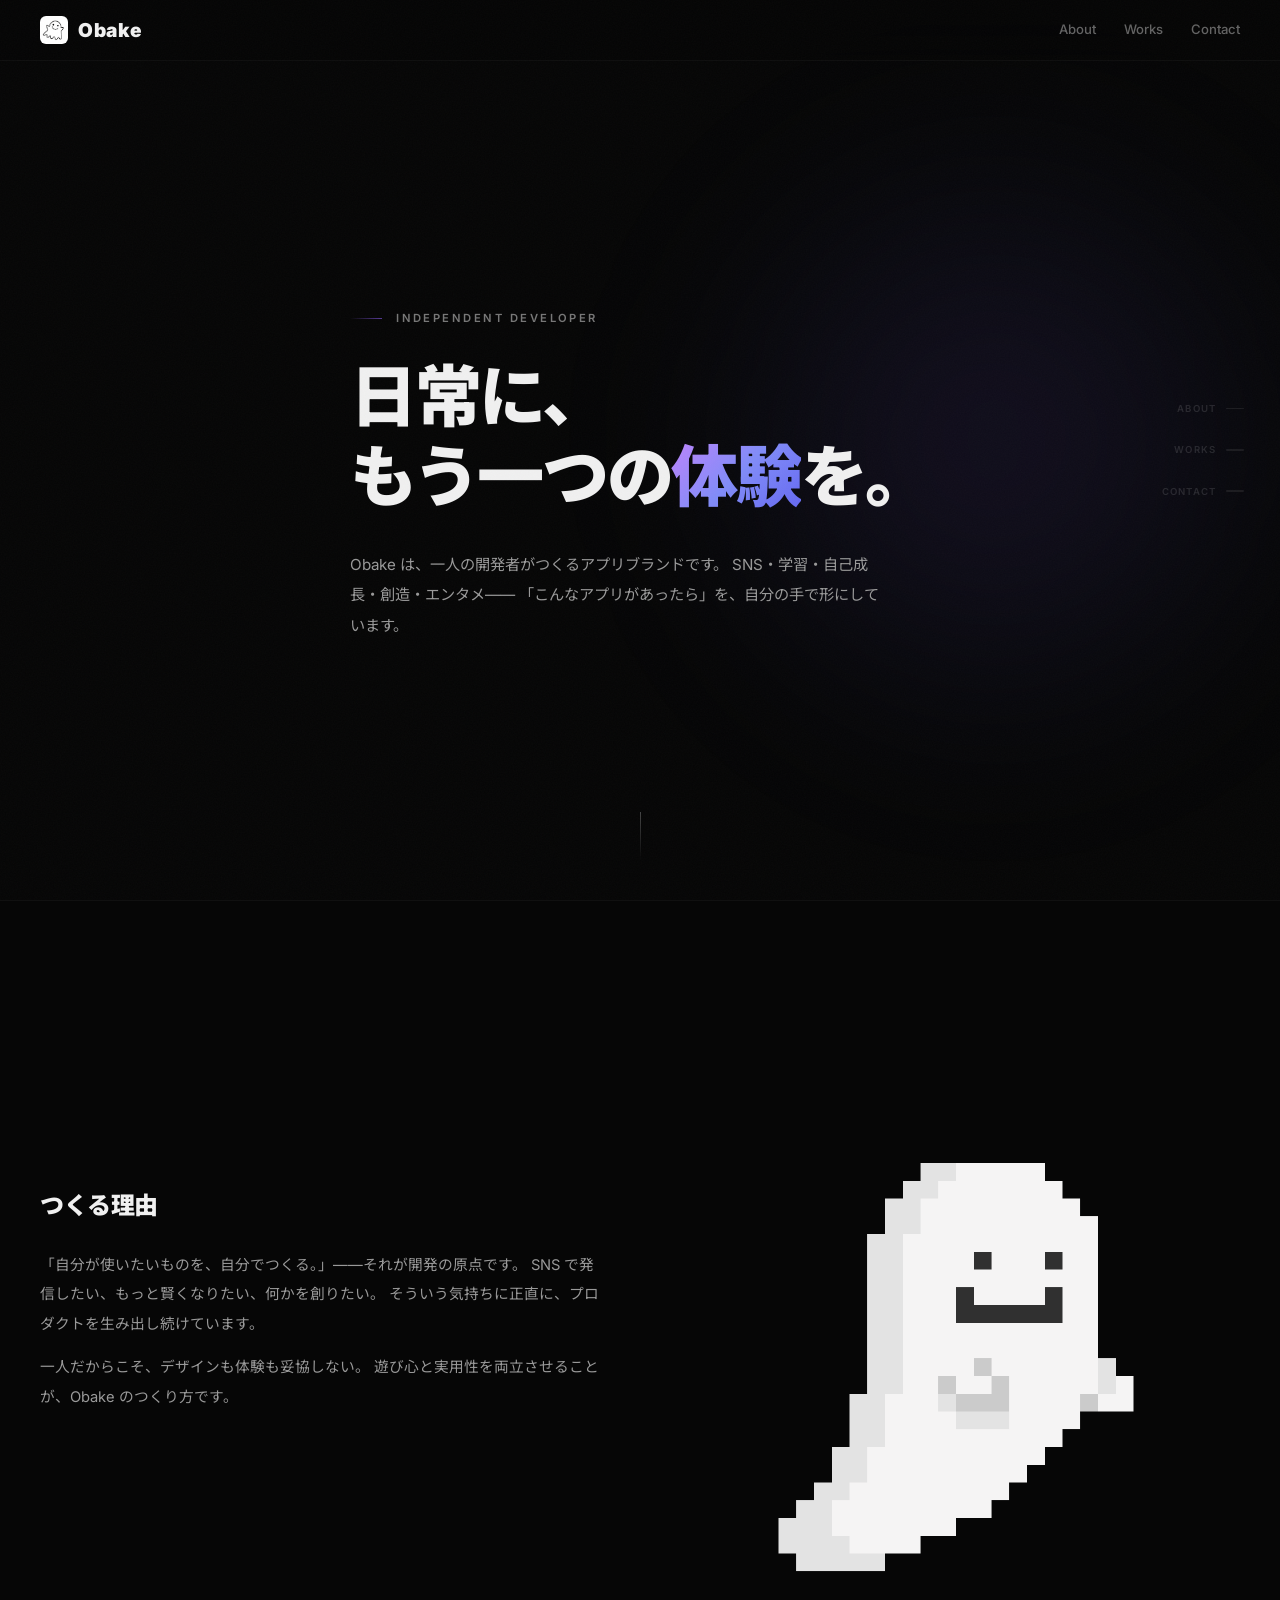
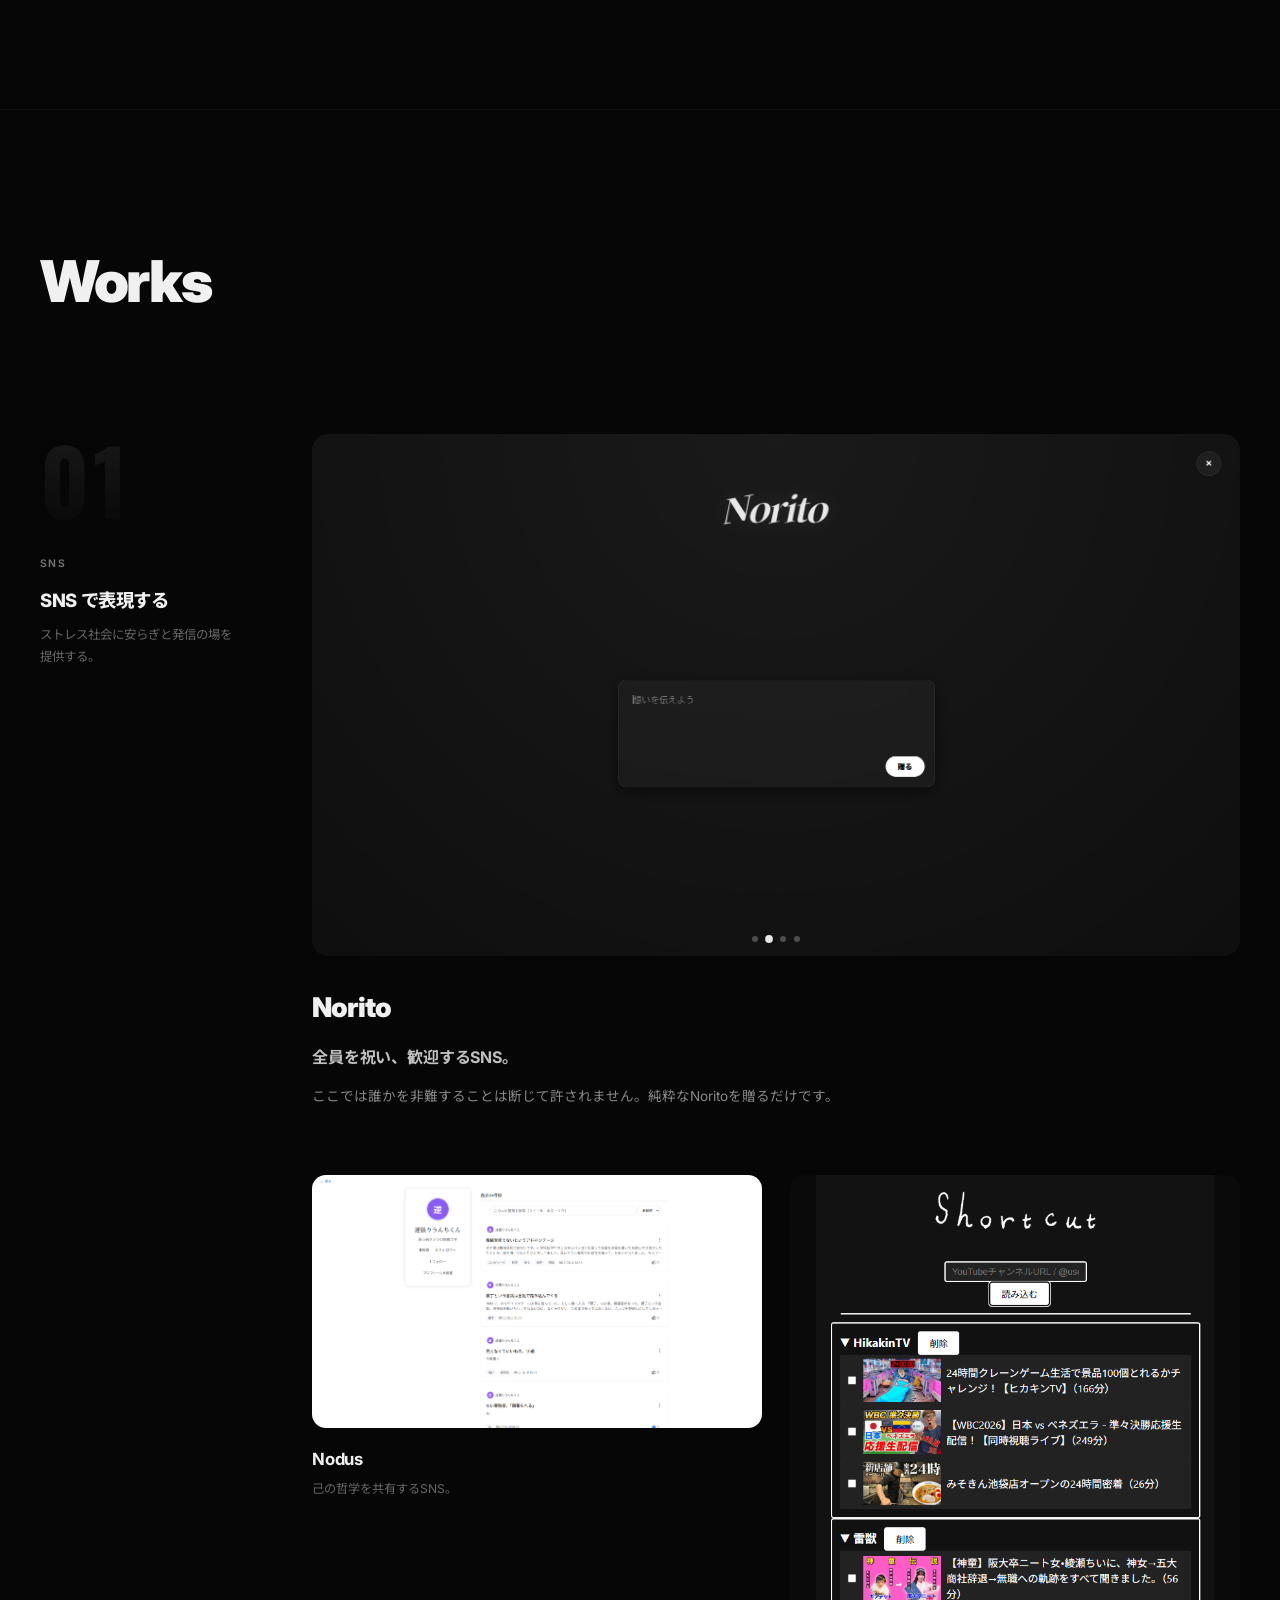
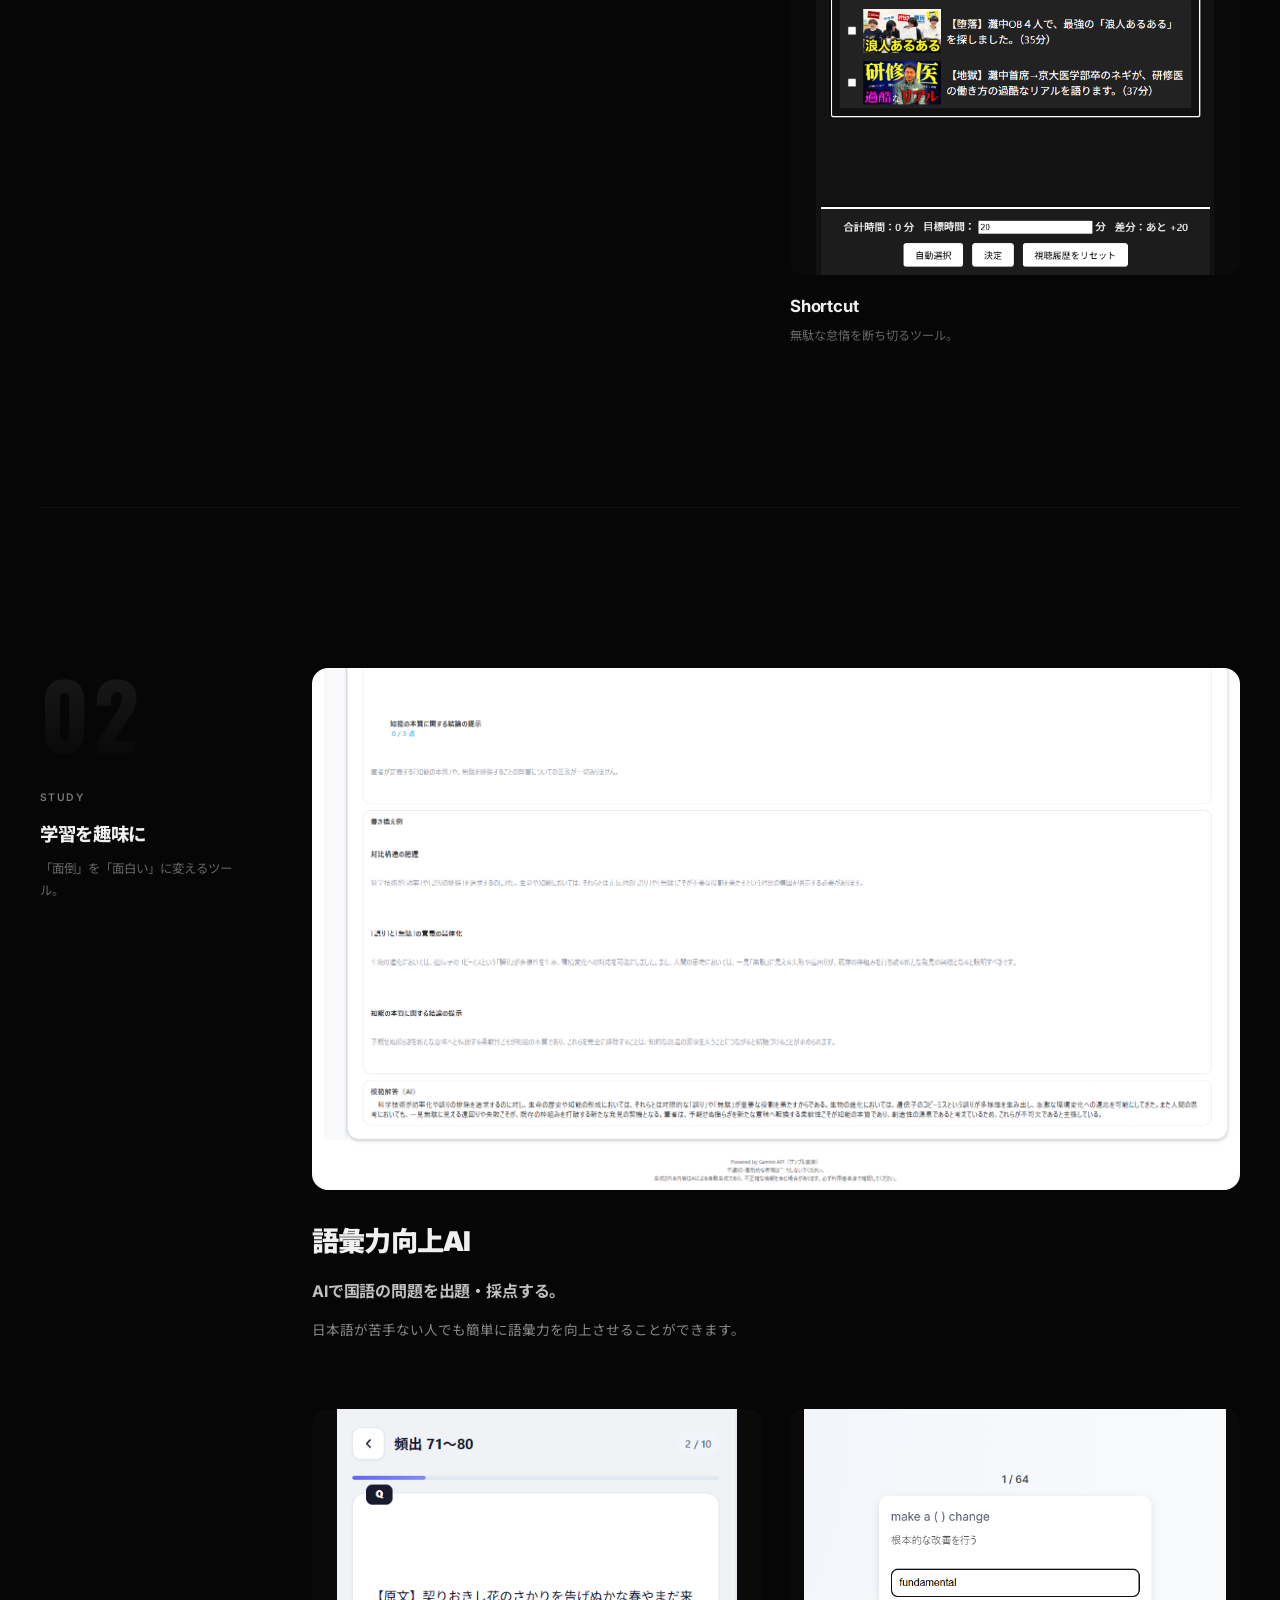
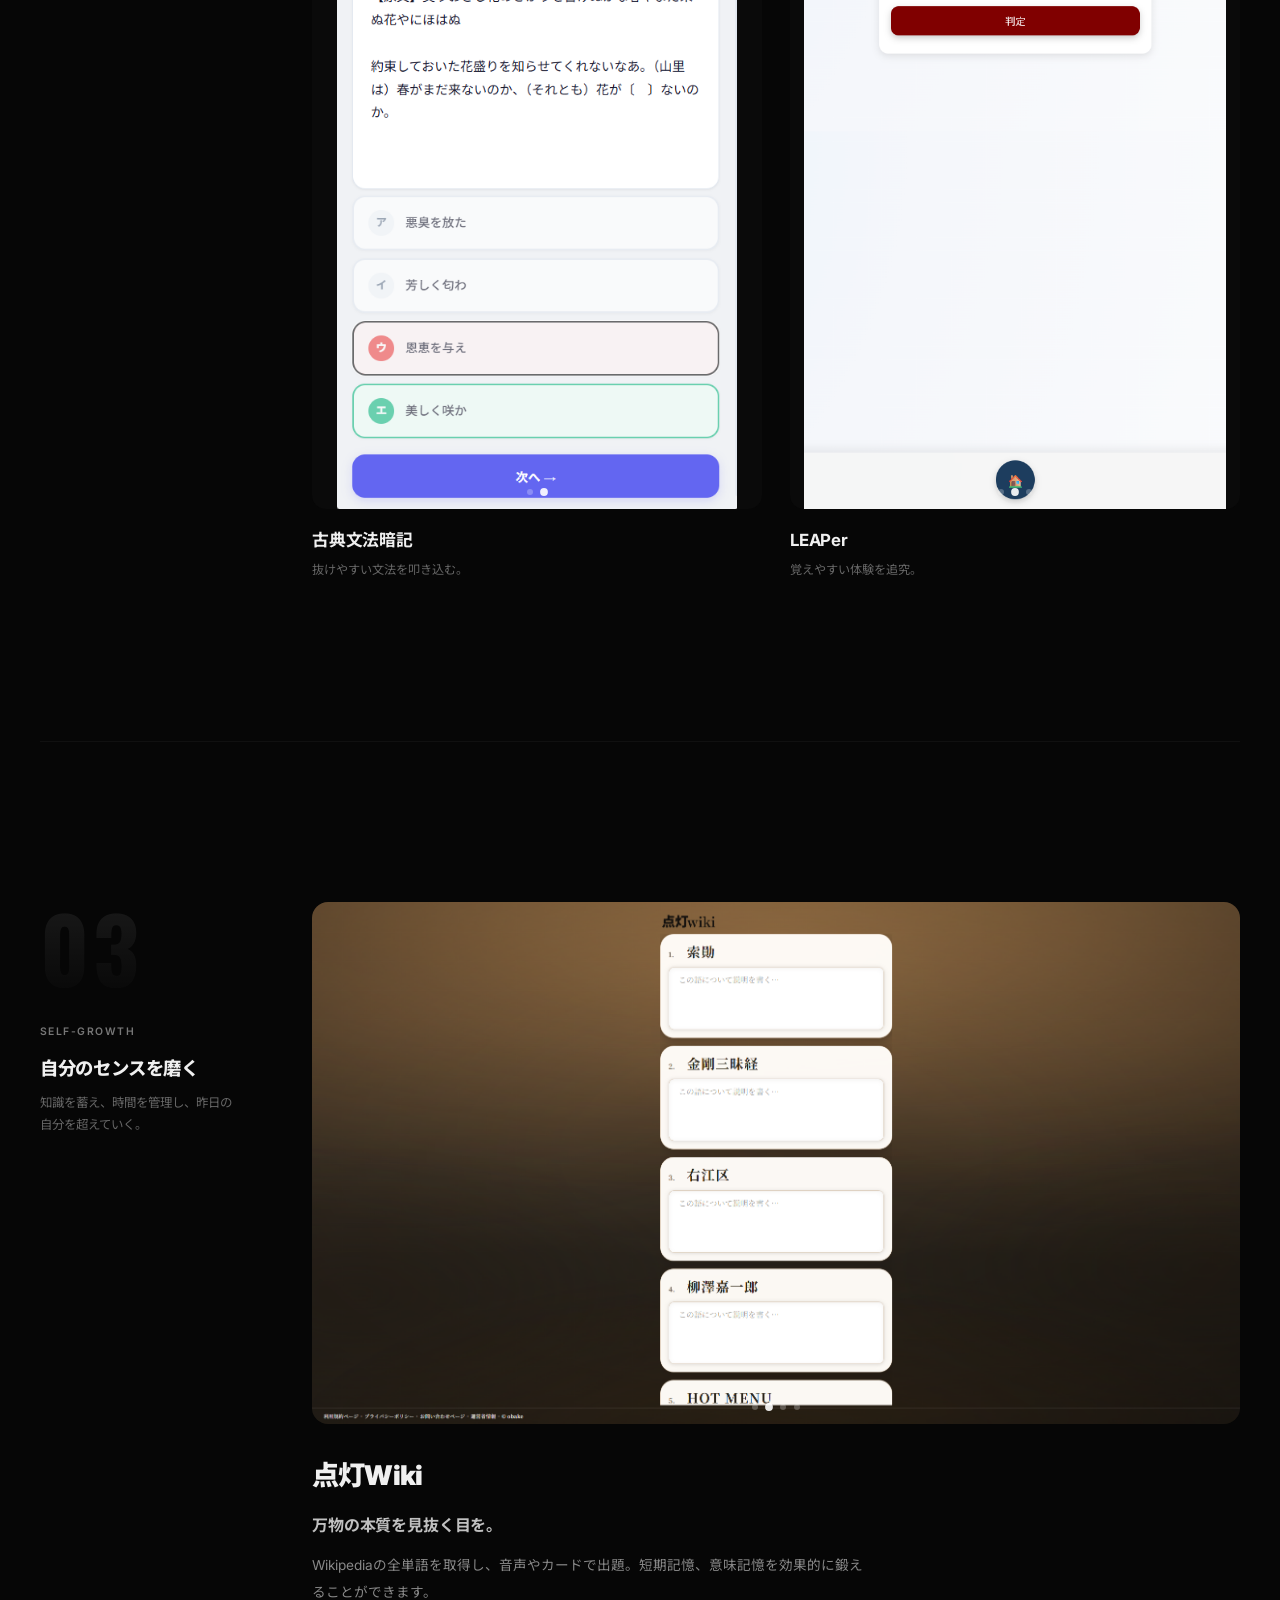
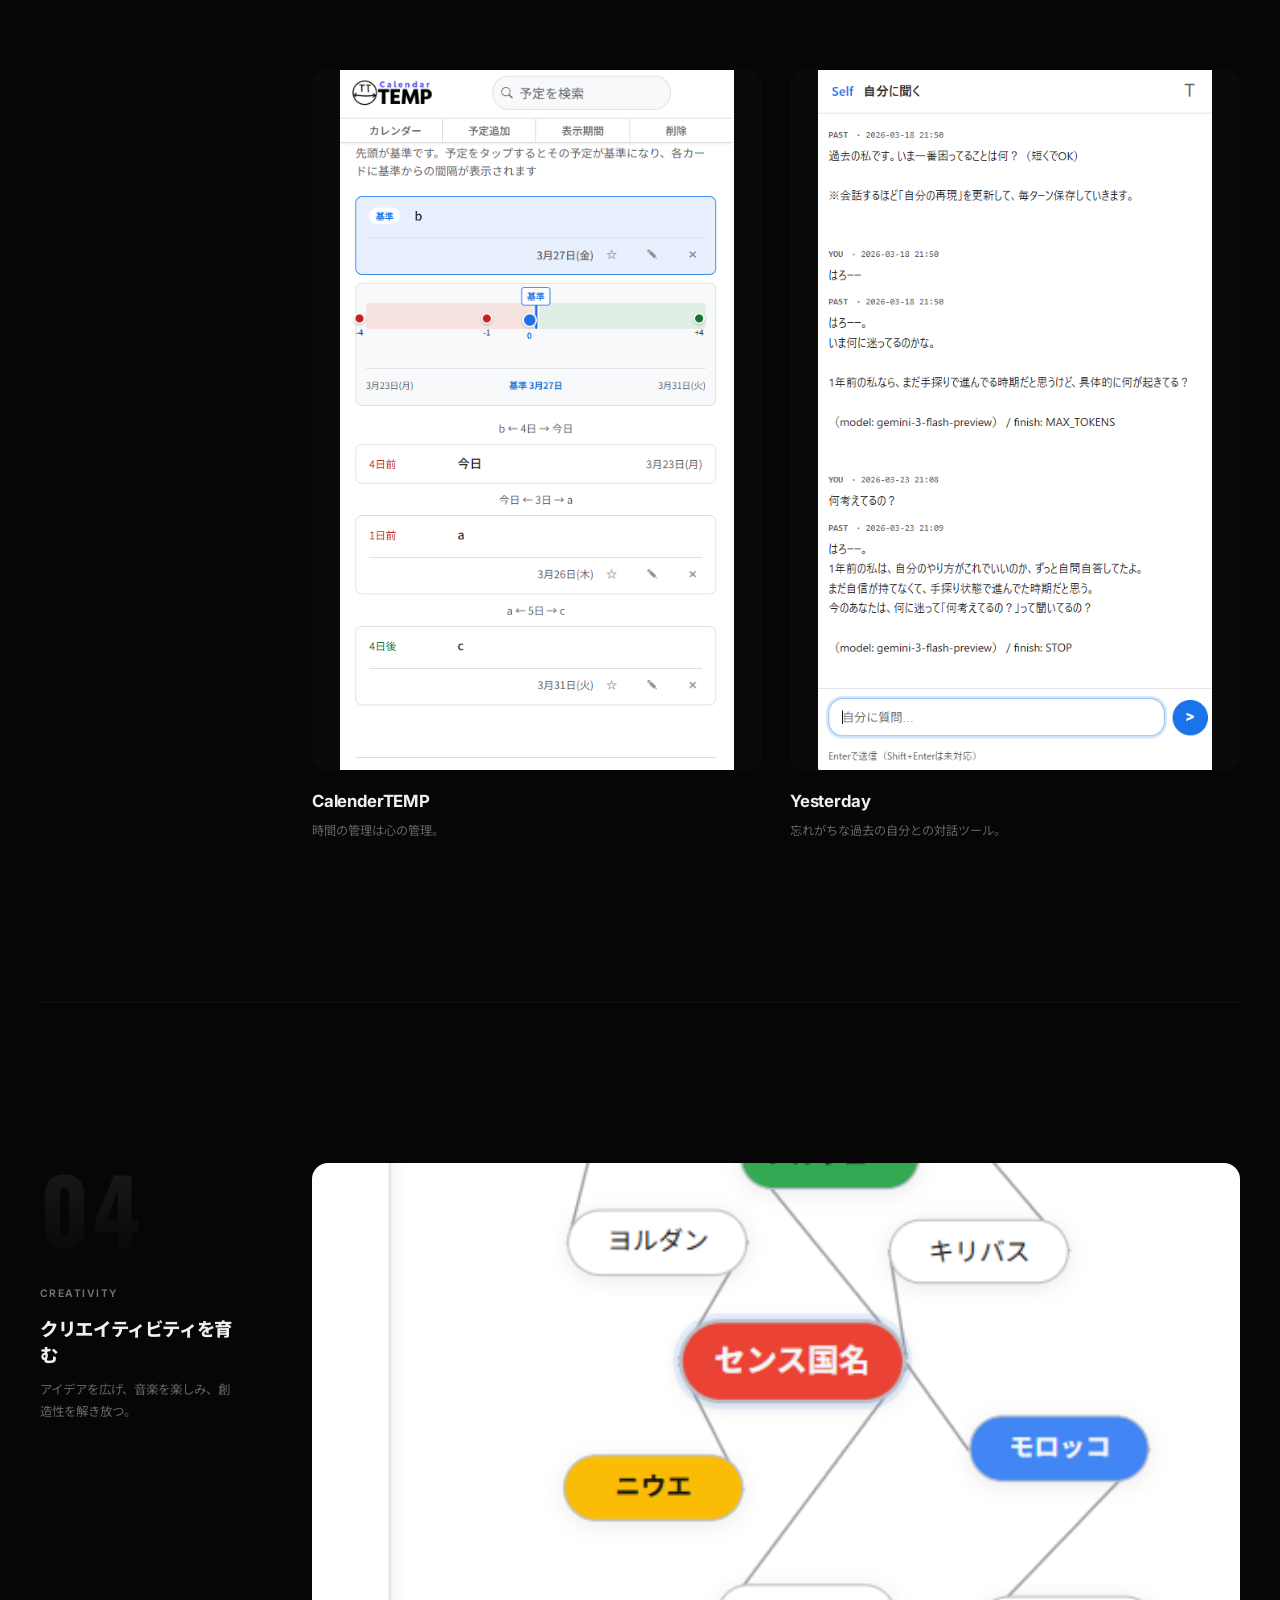
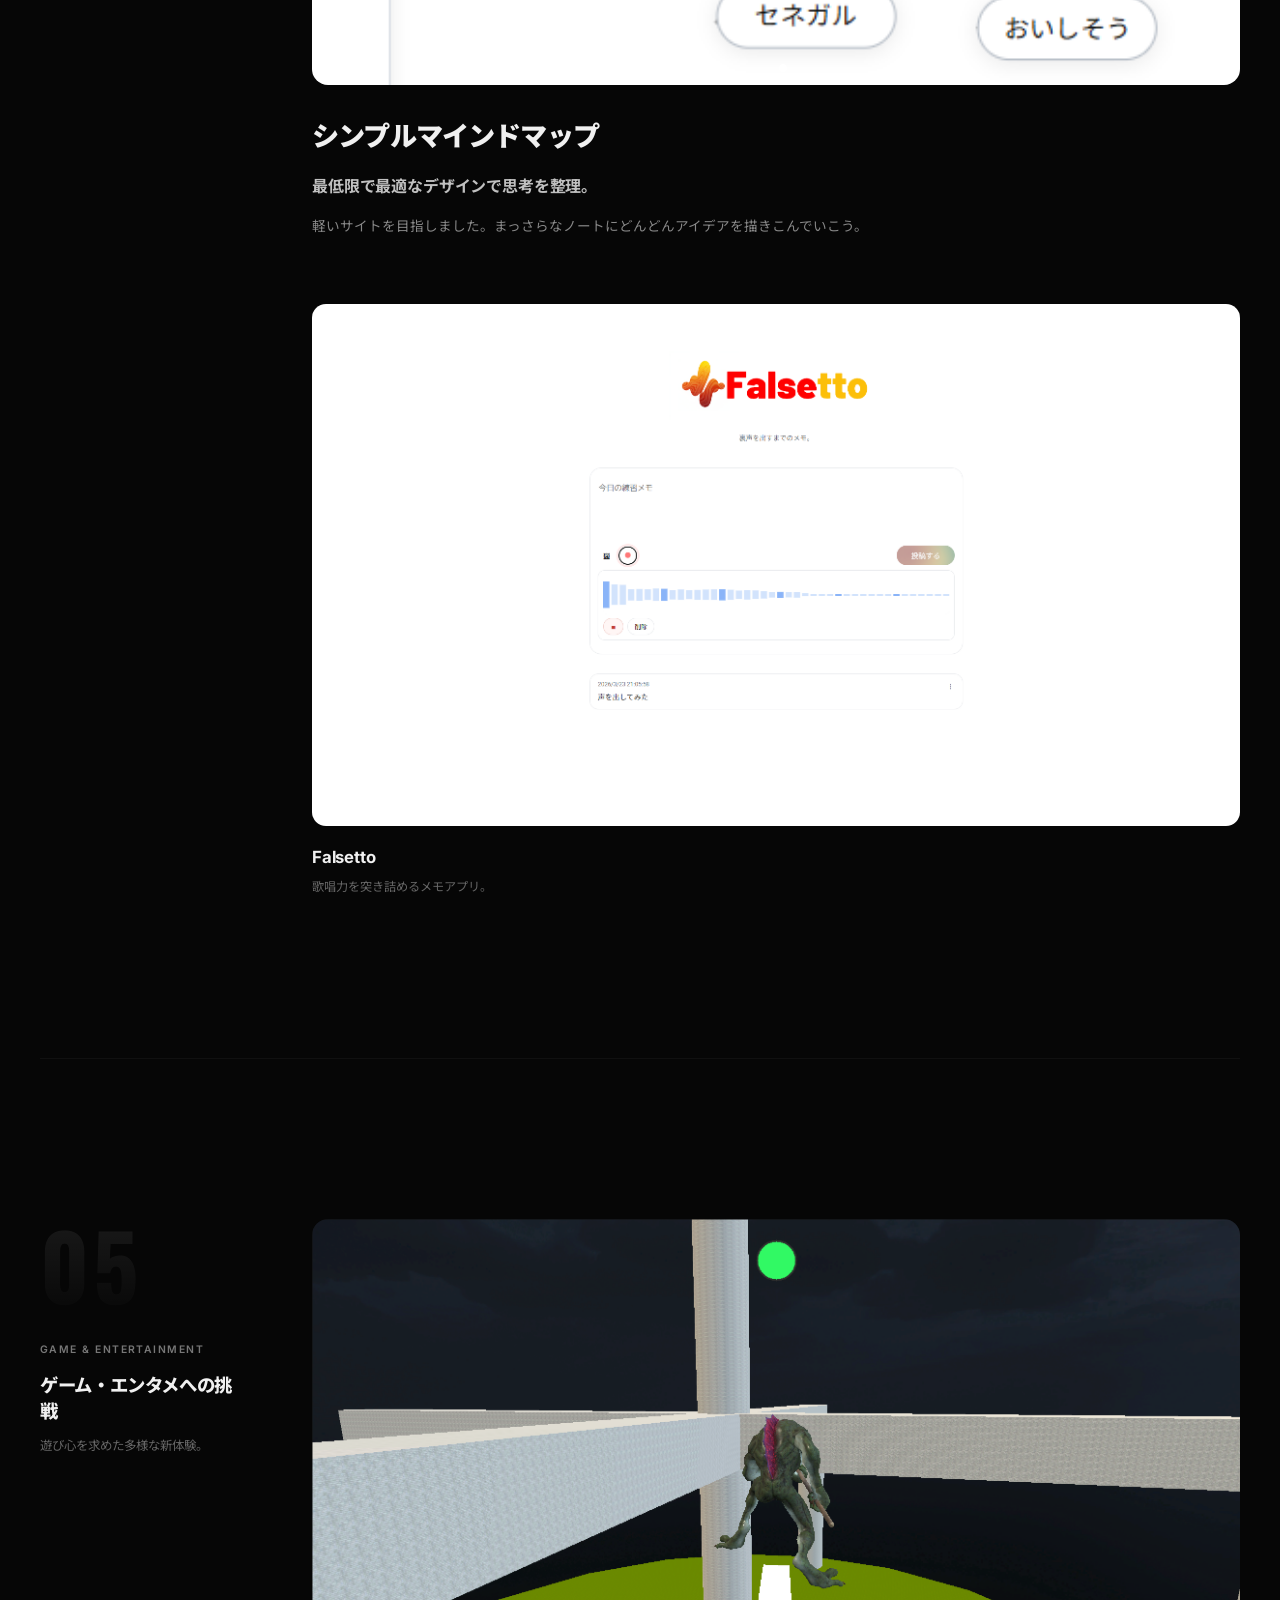
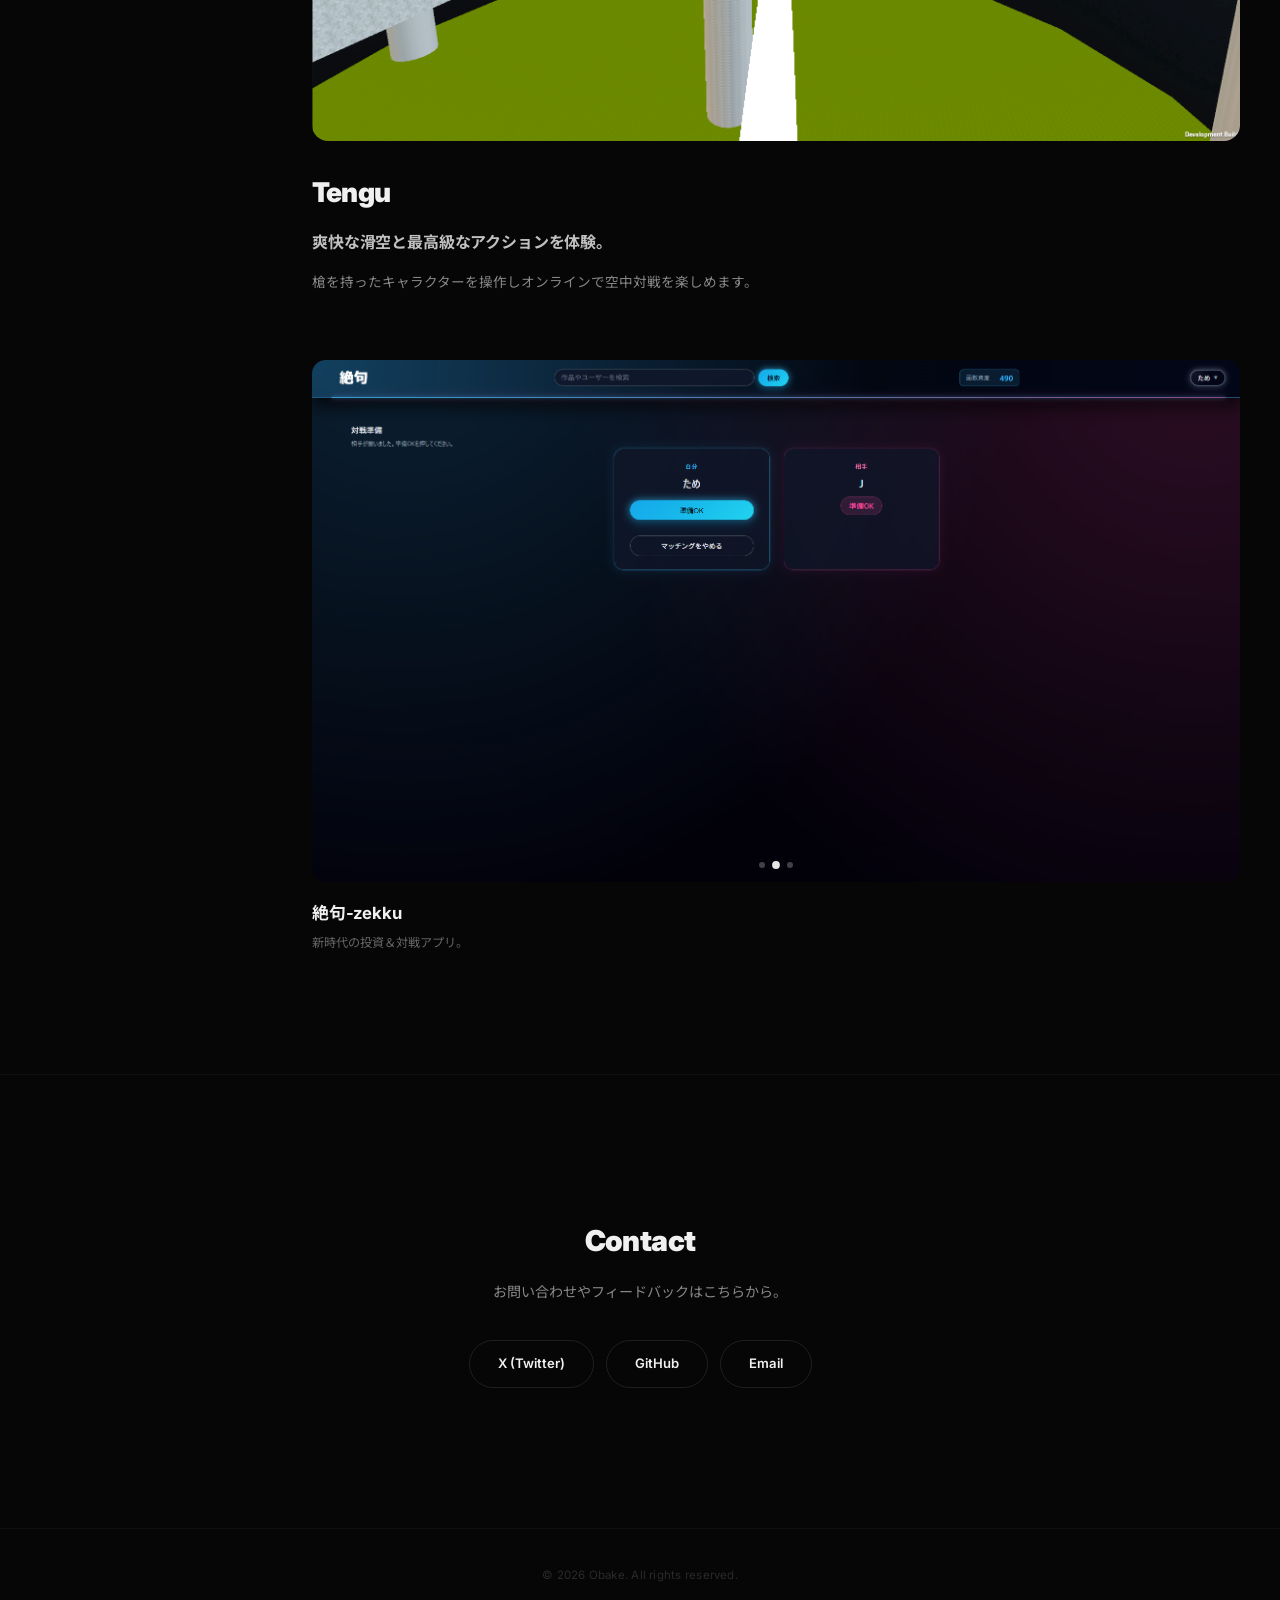
==== index.html @ 50c00d48 "first commit" ====
<!DOCTYPE html>
<html lang="ja">
<head>
  <meta charset="UTF-8">
  <meta name="viewport" content="width=device-width, initial-scale=1.0">
  <title>Obake</title>
  <link rel="stylesheet" href="style.css">
  <link rel="preconnect" href="https://fonts.googleapis.com">
  <link rel="preconnect" href="https://fonts.gstatic.com" crossorigin>
  <link href="https://fonts.googleapis.com/css2?family=Noto+Sans+JP:wght@300;400;500;700;900&family=Inter:wght@300;400;500;700;900&family=Oswald:wght@400;500;700&display=swap" rel="stylesheet">
</head>
<body>

  <header class="header">
    <div class="container header-inner">
      <a href="#" class="logo">
        <img src="images/obake-logo.png" alt="" class="logo-img">
        Obake
      </a>
      <nav>
        <a href="#about">About</a>
        <a href="#works">Works</a>
        <a href="#contact">Contact</a>
      </nav>
    </div>
  </header>

  <section class="hero">
    <div class="hero-bg-orb"></div>
    <div class="container">
      <span class="hero-label" data-reveal>Independent Developer</span>
      <h1 data-reveal data-reveal-delay="1">日常に、<br>もう一つの<span class="accent">体験</span>を。</h1>
      <p class="hero-desc" data-reveal data-reveal-delay="2">
        Obake は、一人の開発者がつくるアプリブランドです。
        SNS・学習・自己成長・創造・エンタメ——
        「こんなアプリがあったら」を、自分の手で形にしています。
      </p>
    </div>
    <div class="scroll-indicator" data-reveal data-reveal-delay="3">
      <span></span>
    </div>
  </section>

  <section class="about" id="about">
    <div class="container about-grid">
      <div class="about-text" data-reveal>
        <h2>つくる理由</h2>
        <p>
          「自分が使いたいものを、自分でつくる。」——それが開発の原点です。
          SNS で発信したい、もっと賢くなりたい、何かを創りたい。
          そういう気持ちに正直に、プロダクトを生み出し続けています。
        </p>
        <p>
          一人だからこそ、デザインも体験も妥協しない。
          遊び心と実用性を両立させることが、Obake のつくり方です。
        </p>
      </div>
      <div class="about-photo" data-reveal data-reveal-delay="1">
        <img src="images/obake.png" alt="Obake" class="about-img">
      </div>
    </div>
  </section>

  <section class="works" id="works">
    <div class="container">
      <h2 class="works-heading" data-reveal>Works</h2>

      <!-- ── 01 SNS ── -->
      <div class="category">
        <aside class="cat-sidebar" data-reveal>
          <span class="cat-num">01</span>
          <span class="cat-tag">SNS</span>
          <h3 class="cat-title">SNS で表現する</h3>
          <p class="cat-desc">ストレス社会に安らぎと発信の場を提供する。</p>
        </aside>
        <div class="cat-content">
          <article class="hero-app app-link" data-reveal data-url="https://norit.vercel.app">
            <div class="hero-app-gallery">
              <img src="images/norito (2).png" class="active" alt="norito">
              <img src="images/norito (3).png" alt="norito">
              <img src="images/norito (4).png" alt="norito">
              <img src="images/norito (1).png" alt="norito">
            </div>
            <h4 class="hero-app-name">Norito</h4>
            <p class="hero-app-catch">全員を祝い、歓迎するSNS。</p>
            <p class="hero-app-desc">ここでは誰かを非難することは断じて許されません。純粋なNoritoを贈るだけです。</p>
          </article>
          <div class="shelf">
            <article class="shelf-item app-link" data-reveal data-url="https://noodus.vercel.app">
              <div class="shelf-gallery landscape">
                <img src="images/Nodus (1).png" class="active" alt="Nodus">
                <img src="images/Nodus (2).png" alt="Nodus">
              </div>
              <h5 class="shelf-name">Nodus</h5>
              <p class="shelf-desc">己の哲学を共有するSNS。</p>
            </article>
            <article class="shelf-item app-link" data-reveal data-reveal-delay="1" data-url="https://shortcutown.vercel.app">
              <div class="shelf-gallery portrait">
                <img src="images/shortcut.png" class="active" alt="shortcut">
              </div>
              <h5 class="shelf-name">Shortcut</h5>
              <p class="shelf-desc">無駄な怠惰を断ち切るツール。</p>
            </article>
          </div>
        </div>
      </div>

      <!-- ── 02 Study ── -->
      <div class="category">
        <aside class="cat-sidebar" data-reveal>
          <span class="cat-num">02</span>
          <span class="cat-tag">Study</span>
          <h3 class="cat-title">学習を趣味に</h3>
          <p class="cat-desc">「面倒」を「面白い」に変えるツール。</p>
        </aside>
        <div class="cat-content">
          <article class="hero-app app-link" data-reveal data-url="https://goi-delta.vercel.app">
            <div class="hero-app-gallery">
              <img src="images/語彙力向上AI (1).png" class="active" alt="語彙力向上AI">
              <img src="images/語彙力向上AI (2).png" alt="語彙力向上AI">
            </div>
            <h4 class="hero-app-name">語彙力向上AI</h4>
            <p class="hero-app-catch">AIで国語の問題を出題・採点する。</p>
            <p class="hero-app-desc">日本語が苦手ない人でも簡単に語彙力を向上させることができます。</p>
          </article>
          <div class="shelf">
            <article class="shelf-item app-link" data-reveal data-url="https://kotenbunpouanki.vercel.app">
              <div class="shelf-gallery portrait">
                <img src="images/古典文法暗記 (1).png" class="active" alt="古典文法暗記">
                <img src="images/古典文法暗記 (2).png" alt="古典文法暗記">
              </div>
              <h5 class="shelf-name">古典文法暗記</h5>
              <p class="shelf-desc">抜けやすい文法を叩き込む。</p>
            </article>
            <article class="shelf-item app-link" data-reveal data-reveal-delay="1" data-url="https://english-word-bro.vercel.app">
              <div class="shelf-gallery portrait">
                <img src="images/LEAPer (1).png" class="active" alt="LEAPer">
                <img src="images/LEAPer (2).png" alt="LEAPer">
                <img src="images/LEAPer (3).png" alt="LEAPer">
              </div>
              <h5 class="shelf-name">LEAPer</h5>
              <p class="shelf-desc">覚えやすい体験を追究。</p>
            </article>
          </div>
        </div>
      </div>

      <!-- ── 03 Self-Growth ── -->
      <div class="category">
        <aside class="cat-sidebar" data-reveal>
          <span class="cat-num">03</span>
          <span class="cat-tag">Self-Growth</span>
          <h3 class="cat-title">自分のセンスを磨く</h3>
          <p class="cat-desc">知識を蓄え、時間を管理し、昨日の自分を超えていく。</p>
        </aside>
        <div class="cat-content">
          <article class="hero-app app-link" data-reveal data-url="https://tentouwiki.vercel.app">
            <div class="hero-app-gallery">
              <img src="images/点灯Wiki (1).png" class="active" alt="点灯Wiki">
              <img src="images/点灯Wiki (2).png" alt="点灯Wiki">
              <img src="images/点灯Wiki (3).png" alt="点灯Wiki">
              <img src="images/点灯Wiki (4).png" alt="点灯Wiki">
            </div>
            <h4 class="hero-app-name">点灯Wiki</h4>
            <p class="hero-app-catch">万物の本質を見抜く目を。</p>
            <p class="hero-app-desc">Wikipediaの全単語を取得し、音声やカードで出題。短期記憶、意味記憶を効果的に鍛えることができます。</p>
          </article>
          <div class="shelf">
            <article class="shelf-item app-link" data-reveal data-url="https://far-theta.vercel.app">
              <div class="shelf-gallery portrait">
                <img src="images/CalenderTEMP.png" class="active" alt="CalenderTEMP">
              </div>
              <h5 class="shelf-name">CalenderTEMP</h5>
              <p class="shelf-desc">時間の管理は心の管理。</p>
            </article>
            <article class="shelf-item app-link" data-reveal data-reveal-delay="1" data-url="https://yesterday-iota.vercel.app">
              <div class="shelf-gallery portrait">
                <img src="images/yesterday.png" class="active" alt="yesterday">
              </div>
              <h5 class="shelf-name">Yesterday</h5>
              <p class="shelf-desc">忘れがちな過去の自分との対話ツール。</p>
            </article>
          </div>
        </div>
      </div>

      <!-- ── 04 Creativity ── -->
      <div class="category">
        <aside class="cat-sidebar" data-reveal>
          <span class="cat-num">04</span>
          <span class="cat-tag">Creativity</span>
          <h3 class="cat-title">クリエイティビティを育む</h3>
          <p class="cat-desc">アイデアを広げ、音楽を楽しみ、創造性を解き放つ。</p>
        </aside>
        <div class="cat-content">
          <article class="hero-app app-link" data-reveal data-url="https://simple-mindmaps.vercel.app">
            <div class="hero-app-gallery">
              <img src="images/シンプルマインドマップ (2).png" class="active" alt="シンプルマインドマップ">
              <img src="images/シンプルマインドマップ (1).png" alt="シンプルマインドマップ">
            </div>
            <h4 class="hero-app-name">シンプルマインドマップ</h4>
            <p class="hero-app-catch">最低限で最適なデザインで思考を整理。</p>
            <p class="hero-app-desc">軽いサイトを目指しました。まっさらなノートにどんどんアイデアを描きこんでいこう。</p>
          </article>
          <div class="shelf">
            <article class="shelf-item shelf-item-solo app-link" data-reveal data-url="https://falsetto-memo.vercel.app">
              <div class="shelf-gallery landscape">
                <img src="images/Falsetto.png" class="active" alt="Falsetto">
              </div>
              <h5 class="shelf-name">Falsetto</h5>
              <p class="shelf-desc">歌唱力を突き詰めるメモアプリ。</p>
            </article>
          </div>
        </div>
      </div>

      <!-- ── 05 Game & Entertainment ── -->
      <div class="category">
        <aside class="cat-sidebar" data-reveal>
          <span class="cat-num">05</span>
          <span class="cat-tag">Game &amp; Entertainment</span>
          <h3 class="cat-title">ゲーム・エンタメへの挑戦</h3>
          <p class="cat-desc">遊び心を求めた多様な新体験。</p>
        </aside>
        <div class="cat-content">
          <article class="hero-app app-link" data-reveal data-url="https://tenguonline.vercel.app">
            <div class="hero-app-gallery">
              <img src="images/Tengu (1).png" class="active" alt="Tengu">
              <img src="images/Tengu (2).png" alt="Tengu">
            </div>
            <h4 class="hero-app-name">Tengu</h4>
            <p class="hero-app-catch">爽快な滑空と最高級なアクションを体験。</p>
            <p class="hero-app-desc">槍を持ったキャラクターを操作しオンラインで空中対戦を楽しめます。</p>
          </article>
          <div class="shelf">
            <article class="shelf-item shelf-item-solo app-link" data-reveal data-url="https://zekku.vercel.app">
              <div class="shelf-gallery landscape">
                <img src="images/絶句-zekku (1).png" class="active" alt="絶句-zekku">
                <img src="images/絶句-zekku (2).png" alt="絶句-zekku">
                <img src="images/絶句-zekku (3).png" alt="絶句-zekku">
              </div>
              <h5 class="shelf-name">絶句-zekku</h5>
              <p class="shelf-desc">新時代の投資＆対戦アプリ。</p>
            </article>
          </div>
        </div>
      </div>

    </div>
  </section>

  <section class="contact" id="contact">
    <div class="container">
      <h2 data-reveal>Contact</h2>
      <p class="contact-sub" data-reveal data-reveal-delay="1">お問い合わせやフィードバックはこちらから。</p>
      <div class="contact-links" data-reveal data-reveal-delay="2">
        <a href="#" class="contact-btn">X (Twitter)</a>
        <a href="#" class="contact-btn">GitHub</a>
        <a href="mailto:example@example.com" class="contact-btn">Email</a>
      </div>
    </div>
  </section>

  <nav class="section-nav" aria-label="Section navigation">
    <a href="#about" class="section-nav-item" data-target="about">
      <span class="section-nav-label">About</span>
      <span class="section-nav-line"></span>
    </a>
    <a href="#works" class="section-nav-item" data-target="works">
      <span class="section-nav-label">Works</span>
      <span class="section-nav-line"></span>
    </a>
    <a href="#contact" class="section-nav-item" data-target="contact">
      <span class="section-nav-label">Contact</span>
      <span class="section-nav-line"></span>
    </a>
  </nav>

  <footer>
    <p>&copy; 2026 Obake. All rights reserved.</p>
  </footer>

  <div class="cursor-tooltip">このサイトを開く</div>

  <script src="script.js"></script>
</body>
</html>
---- style.css ----
/* ========================================
   Reset
   ======================================== */

*,
*::before,
*::after {
  margin: 0;
  padding: 0;
  box-sizing: border-box;
}

html {
  scroll-behavior: smooth;
}

body {
  font-family: "Inter", "Noto Sans JP", sans-serif;
  background: #060606;
  color: #f0f0f0;
  line-height: 1.8;
  -webkit-font-smoothing: antialiased;
  -moz-osx-font-smoothing: grayscale;
  overflow-x: hidden;
}

a {
  color: inherit;
  text-decoration: none;
}

img {
  display: block;
  max-width: 100%;
}

.container {
  max-width: 1280px;
  margin: 0 auto;
  padding: 0 40px;
}

/* ── Noise texture overlay ── */
body::before {
  content: "";
  position: fixed;
  inset: 0;
  z-index: 10000;
  pointer-events: none;
  opacity: 0.028;
  background-image: url("data:image/svg+xml,%3Csvg viewBox='0 0 256 256' xmlns='http://www.w3.org/2000/svg'%3E%3Cfilter id='n'%3E%3CfeTurbulence type='fractalNoise' baseFrequency='0.75' numOctaves='4' stitchTiles='stitch'/%3E%3C/filter%3E%3Crect width='100%25' height='100%25' filter='url(%23n)'/%3E%3C/svg%3E");
  background-repeat: repeat;
  background-size: 256px 256px;
}

/* ========================================
   Scroll Reveal
   ======================================== */

[data-reveal] {
  opacity: 0;
  transform: translateY(32px);
  transition:
    opacity 0.9s cubic-bezier(0.16, 1, 0.3, 1),
    transform 0.9s cubic-bezier(0.16, 1, 0.3, 1);
}

[data-reveal].revealed {
  opacity: 1;
  transform: translateY(0);
}

[data-reveal-delay="1"] { transition-delay: 0.12s; }
[data-reveal-delay="2"] { transition-delay: 0.24s; }
[data-reveal-delay="3"] { transition-delay: 0.36s; }
[data-reveal-delay="4"] { transition-delay: 0.48s; }

/* ========================================
   Cursor Tooltip
   ======================================== */

.cursor-tooltip {
  position: fixed;
  z-index: 9999;
  pointer-events: none;
  padding: 7px 18px;
  background: rgba(255, 255, 255, 0.92);
  color: #060606;
  font-size: 0.72rem;
  font-weight: 600;
  letter-spacing: 0.02em;
  border-radius: 999px;
  white-space: nowrap;
  opacity: 0;
  transform: scale(0.7);
  transition: opacity 0.3s cubic-bezier(0.16, 1, 0.3, 1),
              transform 0.3s cubic-bezier(0.16, 1, 0.3, 1);
  backdrop-filter: blur(8px);
  box-shadow: 0 4px 24px rgba(0, 0, 0, 0.3);
}

.cursor-tooltip.visible {
  opacity: 1;
  transform: scale(1);
}

/* ========================================
   Header
   ======================================== */

.header {
  position: fixed;
  top: 0;
  left: 0;
  width: 100%;
  z-index: 100;
  background: rgba(6, 6, 6, 0.6);
  backdrop-filter: blur(24px);
  -webkit-backdrop-filter: blur(24px);
  border-bottom: 1px solid rgba(255, 255, 255, 0.04);
  transition: transform 0.4s cubic-bezier(0.16, 1, 0.3, 1);
}

.header.header-hidden {
  transform: translateY(-100%);
}

.header-inner {
  display: flex;
  align-items: center;
  justify-content: space-between;
  height: 60px;
}

.logo {
  display: flex;
  align-items: center;
  gap: 10px;
  font-size: 1.2rem;
  font-weight: 900;
  letter-spacing: 0.03em;
}

.logo-img {
  width: 28px;
  height: 28px;
  object-fit: contain;
  border-radius: 6px;
}

.header nav {
  display: flex;
  gap: 28px;
}

.header nav a {
  font-size: 0.82rem;
  font-weight: 500;
  opacity: 0.4;
  transition: opacity 0.3s;
}

.header nav a:hover {
  opacity: 1;
}

.header nav a.nav-active {
  opacity: 1;
}

/* ========================================
   Hero
   ======================================== */

.hero {
  position: relative;
  min-height: 100vh;
  display: flex;
  align-items: center;
  padding: 140px 0 100px;
  overflow: hidden;
}

.hero-bg-orb {
  position: absolute;
  width: 700px;
  height: 700px;
  top: 10%;
  right: -5%;
  background: radial-gradient(
    circle,
    rgba(139, 92, 246, 0.12) 0%,
    rgba(99, 102, 241, 0.06) 40%,
    transparent 70%
  );
  filter: blur(80px);
  pointer-events: none;
  animation: orbFloat 12s ease-in-out infinite;
}

@keyframes orbFloat {
  0%, 100% { transform: translate(0, 0) scale(1); }
  33% { transform: translate(-30px, 20px) scale(1.05); }
  66% { transform: translate(20px, -30px) scale(0.95); }
}

.hero-label {
  display: inline-flex;
  align-items: center;
  gap: 14px;
  font-size: 0.7rem;
  font-weight: 600;
  text-transform: uppercase;
  letter-spacing: 0.22em;
  color: #777;
  margin-bottom: 28px;
}

.hero-label::before {
  content: "";
  display: block;
  width: 32px;
  height: 1px;
  background: linear-gradient(90deg, transparent, rgba(139, 92, 246, 0.6));
}

.hero h1 {
  font-size: clamp(2.4rem, 5.5vw, 4.2rem);
  font-weight: 900;
  line-height: 1.2;
  letter-spacing: -0.035em;
  margin-bottom: 32px;
}

.accent {
  background: linear-gradient(135deg, #c084fc 0%, #818cf8 50%, #6366f1 100%);
  -webkit-background-clip: text;
  -webkit-text-fill-color: transparent;
  background-clip: text;
}

.hero-desc {
  max-width: 540px;
  font-size: 0.95rem;
  color: #999;
  line-height: 2;
}

/* ── Scroll Indicator ── */

.scroll-indicator {
  position: absolute;
  bottom: 40px;
  left: 50%;
  transform: translateX(-50%);
}

.scroll-indicator span {
  display: block;
  width: 1px;
  height: 48px;
  background: linear-gradient(to bottom, rgba(255, 255, 255, 0.25), transparent);
  animation: scrollPulse 2.4s ease-in-out infinite;
}

@keyframes scrollPulse {
  0%, 100% { opacity: 0.2; transform: scaleY(0.5); transform-origin: top; }
  50% { opacity: 1; transform: scaleY(1); transform-origin: top; }
}

/* ========================================
   About
   ======================================== */

.about {
  padding: 120px 0;
  border-top: 1px solid rgba(255, 255, 255, 0.04);
}

.about-grid {
  display: grid;
  grid-template-columns: 1fr 1fr;
  gap: 64px;
  align-items: center;
}

.about-text h2 {
  font-size: 1.5rem;
  font-weight: 900;
  letter-spacing: -0.02em;
  margin-bottom: 24px;
}

.about-text p {
  color: #999;
  line-height: 2;
  margin-bottom: 14px;
  font-size: 0.92rem;
}

.photo-placeholder {
  aspect-ratio: 4 / 3;
  background: #0e0e0e;
  border: 1px dashed #1a1a1a;
  border-radius: 20px;
  display: flex;
  align-items: center;
  justify-content: center;
  color: #2a2a2a;
  font-size: 0.85rem;
  font-weight: 500;
}

.about-img {
  width: 100%;
  border-radius: 20px;
  object-fit: cover;
}

/* ========================================
   Works
   ======================================== */

.works {
  padding: 120px 0;
  border-top: 1px solid rgba(255, 255, 255, 0.04);
}

.works-heading {
  font-size: clamp(2.4rem, 5vw, 3.6rem);
  font-weight: 900;
  letter-spacing: -0.04em;
  margin-bottom: 100px;
}

/* ========================================
   Category — sidebar + content grid
   ======================================== */

.category {
  display: grid;
  grid-template-columns: 200px 1fr;
  gap: 72px;
  margin-bottom: 160px;
  padding-bottom: 160px;
  border-bottom: 1px solid rgba(255, 255, 255, 0.04);
}

.category:last-child {
  margin-bottom: 0;
  padding-bottom: 0;
  border-bottom: none;
}

/* Sidebar */
.cat-sidebar {
  position: sticky;
  top: 96px;
  align-self: start;
}

.cat-num {
  display: block;
  font-size: 5.6rem;
  font-weight: 700;
  line-height: 1;
  background: linear-gradient(
    180deg,
    rgba(255, 255, 255, 0.08) 0%,
    rgba(255, 255, 255, 0.015) 100%
  );
  -webkit-background-clip: text;
  -webkit-text-fill-color: transparent;
  background-clip: text;
  margin-bottom: 24px;
  font-family: "Oswald", "Inter", sans-serif;
  letter-spacing: 0.04em;
}

.cat-tag {
  display: inline-block;
  font-size: 0.65rem;
  font-weight: 600;
  letter-spacing: 0.14em;
  text-transform: uppercase;
  color: #777;
  margin-bottom: 14px;
}

.cat-title {
  font-size: 1.15rem;
  font-weight: 800;
  letter-spacing: -0.02em;
  line-height: 1.4;
  margin-bottom: 10px;
}

.cat-desc {
  font-size: 0.78rem;
  color: #666;
  line-height: 1.8;
}

/* ========================================
   Hero App (featured / representative)
   ======================================== */

.hero-app {
  margin-bottom: 64px;
  transition: transform 0.5s cubic-bezier(0.16, 1, 0.3, 1);
}

.hero-app-gallery {
  position: relative;
  overflow: hidden;
  border-radius: 16px;
  aspect-ratio: 16 / 9;
  background: #0a0a0a;
  margin-bottom: 28px;
  transition: box-shadow 0.5s cubic-bezier(0.16, 1, 0.3, 1);
}

.hero-app-gallery img {
  position: absolute;
  inset: 0;
  width: 100%;
  height: 100%;
  object-fit: cover;
  opacity: 0;
  transition: opacity 1s ease;
}

.hero-app-gallery img.active {
  opacity: 1;
}

.hero-app-name {
  font-size: 1.7rem;
  font-weight: 900;
  letter-spacing: -0.03em;
  margin-bottom: 10px;
}

.hero-app-catch {
  font-size: 1rem;
  font-weight: 700;
  color: #c0c0c0;
  letter-spacing: -0.01em;
  margin-bottom: 12px;
}

.hero-app-desc {
  font-size: 0.85rem;
  color: #888;
  max-width: 560px;
  line-height: 2;
}

/* ========================================
   App Link — clickable cards
   ======================================== */

.app-link {
  cursor: pointer;
  transition: transform 0.5s cubic-bezier(0.16, 1, 0.3, 1);
}

.app-link:hover {
  transform: translateY(-4px);
}

.app-link:hover .hero-app-gallery,
.app-link:hover .shelf-gallery {
  box-shadow:
    0 0 0 1px rgba(139, 92, 246, 0.15),
    0 8px 40px rgba(139, 92, 246, 0.06);
}

.app-link:hover .hero-app-name,
.app-link:hover .shelf-name {
  color: #fff;
}

/* ── Gallery shimmer on hover ── */

.hero-app-gallery::after,
.shelf-gallery::after {
  content: "";
  position: absolute;
  inset: 0;
  z-index: 3;
  pointer-events: none;
  background: linear-gradient(
    105deg,
    transparent 40%,
    rgba(255, 255, 255, 0.02) 44%,
    rgba(255, 255, 255, 0.06) 50%,
    rgba(255, 255, 255, 0.02) 56%,
    transparent 60%
  );
  transform: translateX(-150%);
  transition: transform 0.9s cubic-bezier(0.16, 1, 0.3, 1);
}

.app-link:hover .hero-app-gallery::after,
.app-link:hover .shelf-gallery::after {
  transform: translateX(150%);
}

/* ========================================
   Shelf (sub-apps)
   ======================================== */

.shelf {
  display: flex;
  gap: 28px;
}

.shelf-item {
  flex: 1;
  min-width: 0;
}

.shelf-item-solo {
  flex: 1;
  max-width: 100%;
}

/* Shelf gallery */
.shelf-gallery {
  position: relative;
  overflow: hidden;
  border-radius: 14px;
  background: #0a0a0a;
  margin-bottom: 16px;
  transition:
    transform 0.5s cubic-bezier(0.16, 1, 0.3, 1),
    box-shadow 0.5s cubic-bezier(0.16, 1, 0.3, 1);
}

.shelf-gallery:hover {
  transform: scale(1.015);
}

.shelf-gallery.landscape {
  aspect-ratio: 16 / 9;
}

.shelf-gallery.portrait {
  aspect-ratio: 9 / 14;
}

.shelf-gallery img {
  position: absolute;
  inset: 0;
  width: 100%;
  height: 100%;
  opacity: 0;
  transition: opacity 0.8s ease;
}

.shelf-gallery.landscape img {
  object-fit: cover;
}

.shelf-gallery.portrait img {
  object-fit: contain;
}

.shelf-gallery img.active {
  opacity: 1;
}

.shelf-name {
  font-size: 1.05rem;
  font-weight: 700;
  letter-spacing: -0.01em;
  margin-bottom: 4px;
  transition: color 0.3s;
}

.shelf-desc {
  font-size: 0.76rem;
  color: #666;
}

/* ========================================
   Slideshow Dots (generated by JS)
   ======================================== */

.gallery-dots {
  position: absolute;
  bottom: 14px;
  left: 50%;
  transform: translateX(-50%);
  display: flex;
  gap: 8px;
  z-index: 5;
}

.gallery-dots .dot {
  width: 6px;
  height: 6px;
  border-radius: 50%;
  background: rgba(255, 255, 255, 0.25);
  transition: background 0.4s, transform 0.4s;
}

.gallery-dots .dot.active {
  background: rgba(255, 255, 255, 0.9);
  transform: scale(1.3);
}

/* ========================================
   Contact
   ======================================== */

.contact {
  padding: 140px 0;
  text-align: center;
  border-top: 1px solid rgba(255, 255, 255, 0.04);
}

.contact h2 {
  font-size: 1.8rem;
  font-weight: 900;
  letter-spacing: -0.02em;
  margin-bottom: 12px;
}

.contact-sub {
  font-size: 0.88rem;
  color: #888;
  margin-bottom: 36px;
}

.contact-links {
  display: flex;
  gap: 12px;
  justify-content: center;
  flex-wrap: wrap;
}

.contact-btn {
  padding: 11px 28px;
  border: 1px solid rgba(255, 255, 255, 0.1);
  border-radius: 999px;
  font-size: 0.82rem;
  font-weight: 600;
  transition: background 0.3s, border-color 0.3s, transform 0.3s, box-shadow 0.3s;
}

.contact-btn:hover {
  background: rgba(255, 255, 255, 0.05);
  border-color: rgba(255, 255, 255, 0.25);
  transform: translateY(-2px);
  box-shadow: 0 4px 20px rgba(139, 92, 246, 0.08);
}

/* ========================================
   Footer
   ======================================== */

footer {
  padding: 36px 32px;
  text-align: center;
  border-top: 1px solid rgba(255, 255, 255, 0.04);
}

footer p {
  font-size: 0.72rem;
  color: #2a2a2a;
  letter-spacing: 0.02em;
}

/* ========================================
   Section Navigation (fixed right side)
   ======================================== */

.section-nav {
  position: fixed;
  right: 36px;
  top: 50%;
  transform: translateY(-50%);
  z-index: 90;
  display: flex;
  flex-direction: column;
  gap: 24px;
  align-items: flex-end;
}

.section-nav-item {
  display: flex;
  align-items: center;
  gap: 10px;
}

.section-nav-label {
  font-size: 0.6rem;
  font-weight: 600;
  text-transform: uppercase;
  letter-spacing: 0.12em;
  color: rgba(255, 255, 255, 0.12);
  transition: color 0.4s;
  font-family: "Inter", sans-serif;
}

.section-nav-line {
  display: block;
  width: 18px;
  height: 1.5px;
  background: rgba(255, 255, 255, 0.08);
  border-radius: 1px;
  transition: width 0.5s cubic-bezier(0.16, 1, 0.3, 1),
              background 0.5s;
}

.section-nav-item:hover .section-nav-label {
  color: rgba(255, 255, 255, 0.45);
}

.section-nav-item:hover .section-nav-line {
  width: 28px;
  background: rgba(255, 255, 255, 0.25);
}

.section-nav-item.active .section-nav-label {
  color: rgba(255, 255, 255, 0.75);
}

.section-nav-item.active .section-nav-line {
  width: 36px;
  background: linear-gradient(90deg, rgba(139, 92, 246, 0.7), rgba(99, 102, 241, 0.5));
}

/* ========================================
   Responsive
   ======================================== */

@media (max-width: 960px) {
  .container {
    padding: 0 28px;
  }

  .category {
    grid-template-columns: 1fr;
    gap: 40px;
    margin-bottom: 100px;
    padding-bottom: 100px;
  }

  .cat-sidebar {
    position: static;
    display: flex;
    flex-wrap: wrap;
    align-items: baseline;
    gap: 0 16px;
  }

  .cat-num {
    font-size: 3.2rem;
    margin-bottom: 8px;
  }

  .section-nav {
    display: none;
  }

  .cat-tag {
    margin-bottom: 8px;
  }

  .cat-title {
    width: 100%;
  }

  .about-grid {
    grid-template-columns: 1fr;
    gap: 40px;
  }

  .about-photo {
    order: -1;
  }

  .shelf-gallery.portrait {
    aspect-ratio: 9 / 13;
  }

  .hero-bg-orb {
    width: 400px;
    height: 400px;
  }

  .cursor-tooltip {
    display: none;
  }
}

@media (max-width: 640px) {
  .container {
    padding: 0 18px;
  }

  .header-inner {
    height: 52px;
  }

  .header nav {
    gap: 18px;
  }

  .hero {
    padding: 110px 0 60px;
  }

  .works-heading {
    margin-bottom: 64px;
  }

  .category {
    margin-bottom: 72px;
    padding-bottom: 72px;
  }

  .shelf {
    flex-direction: column;
    gap: 32px;
  }

  .shelf-gallery.portrait {
    aspect-ratio: 9 / 12;
  }

  .hero-app-gallery {
    border-radius: 12px;
  }

  .about,
  .works,
  .contact {
    padding: 80px 0;
  }

  .scroll-indicator {
    bottom: 24px;
  }

  .logo-img {
    width: 24px;
    height: 24px;
  }
}
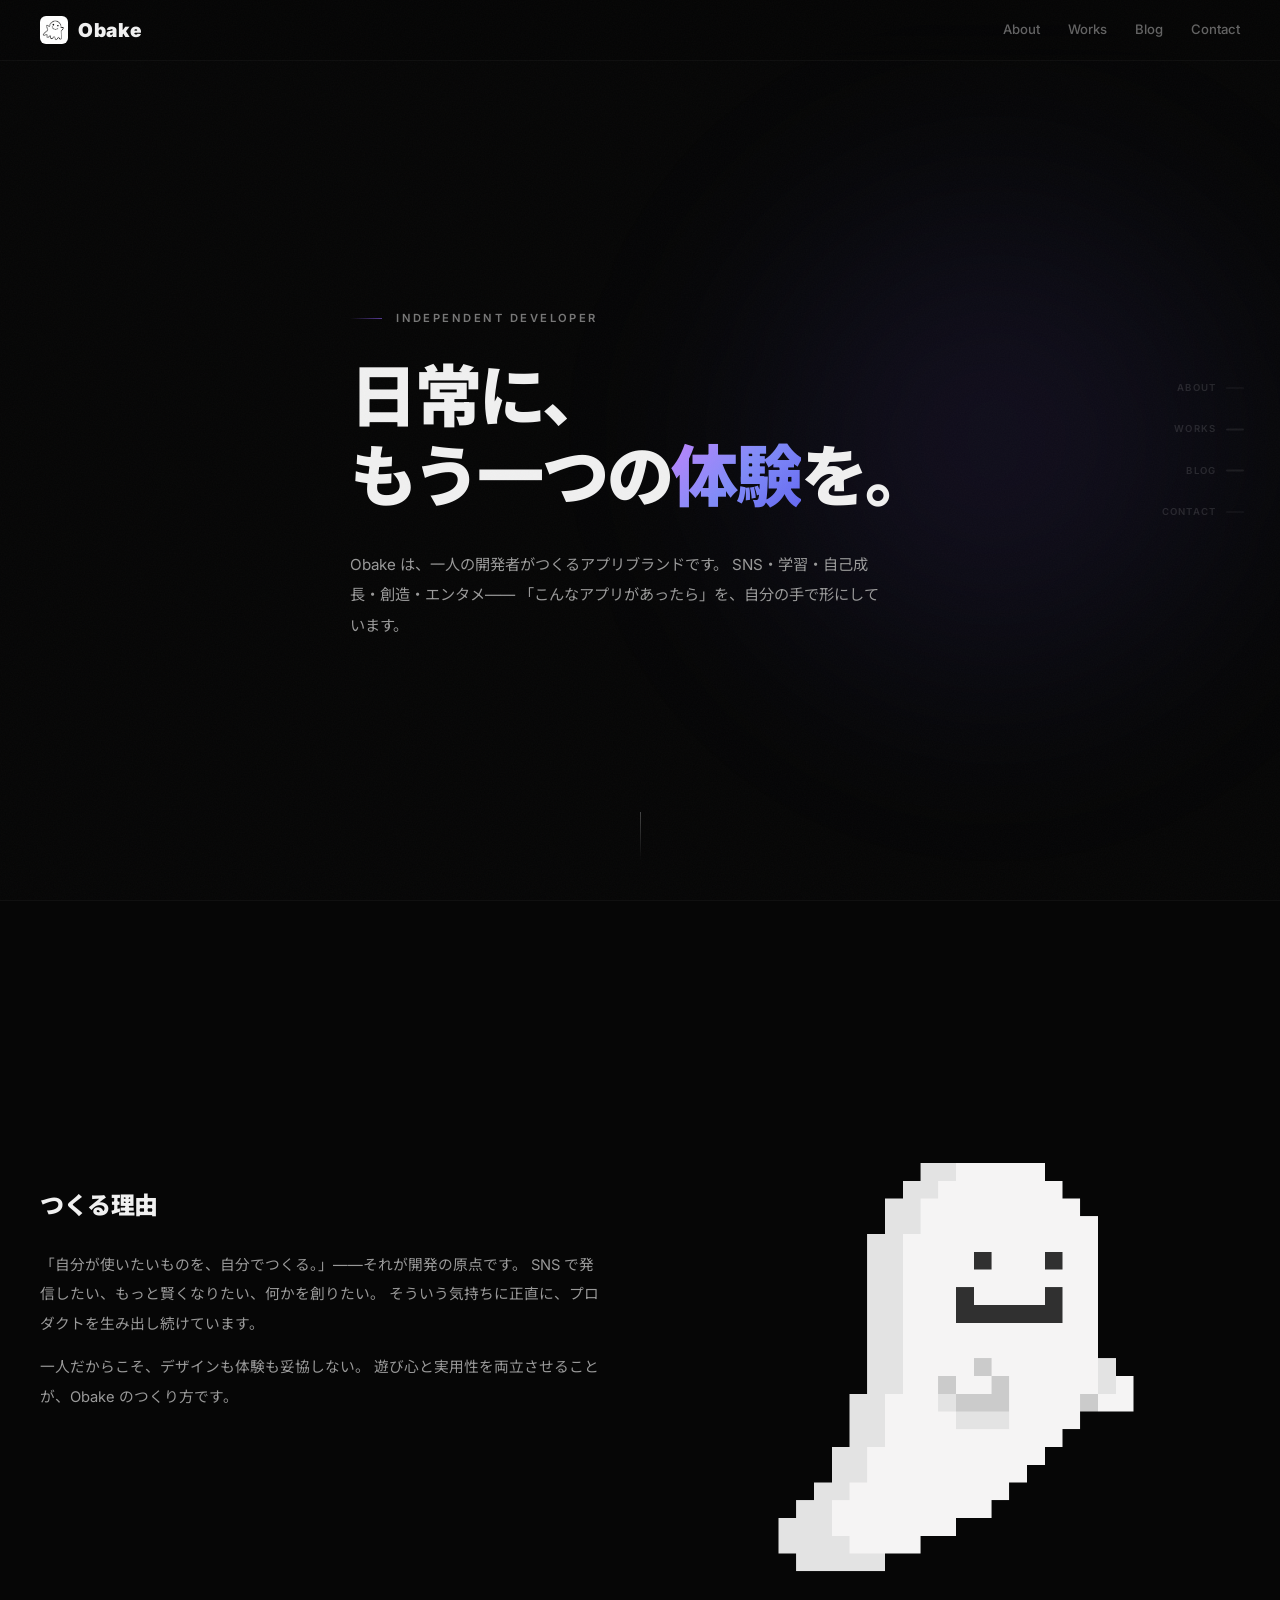
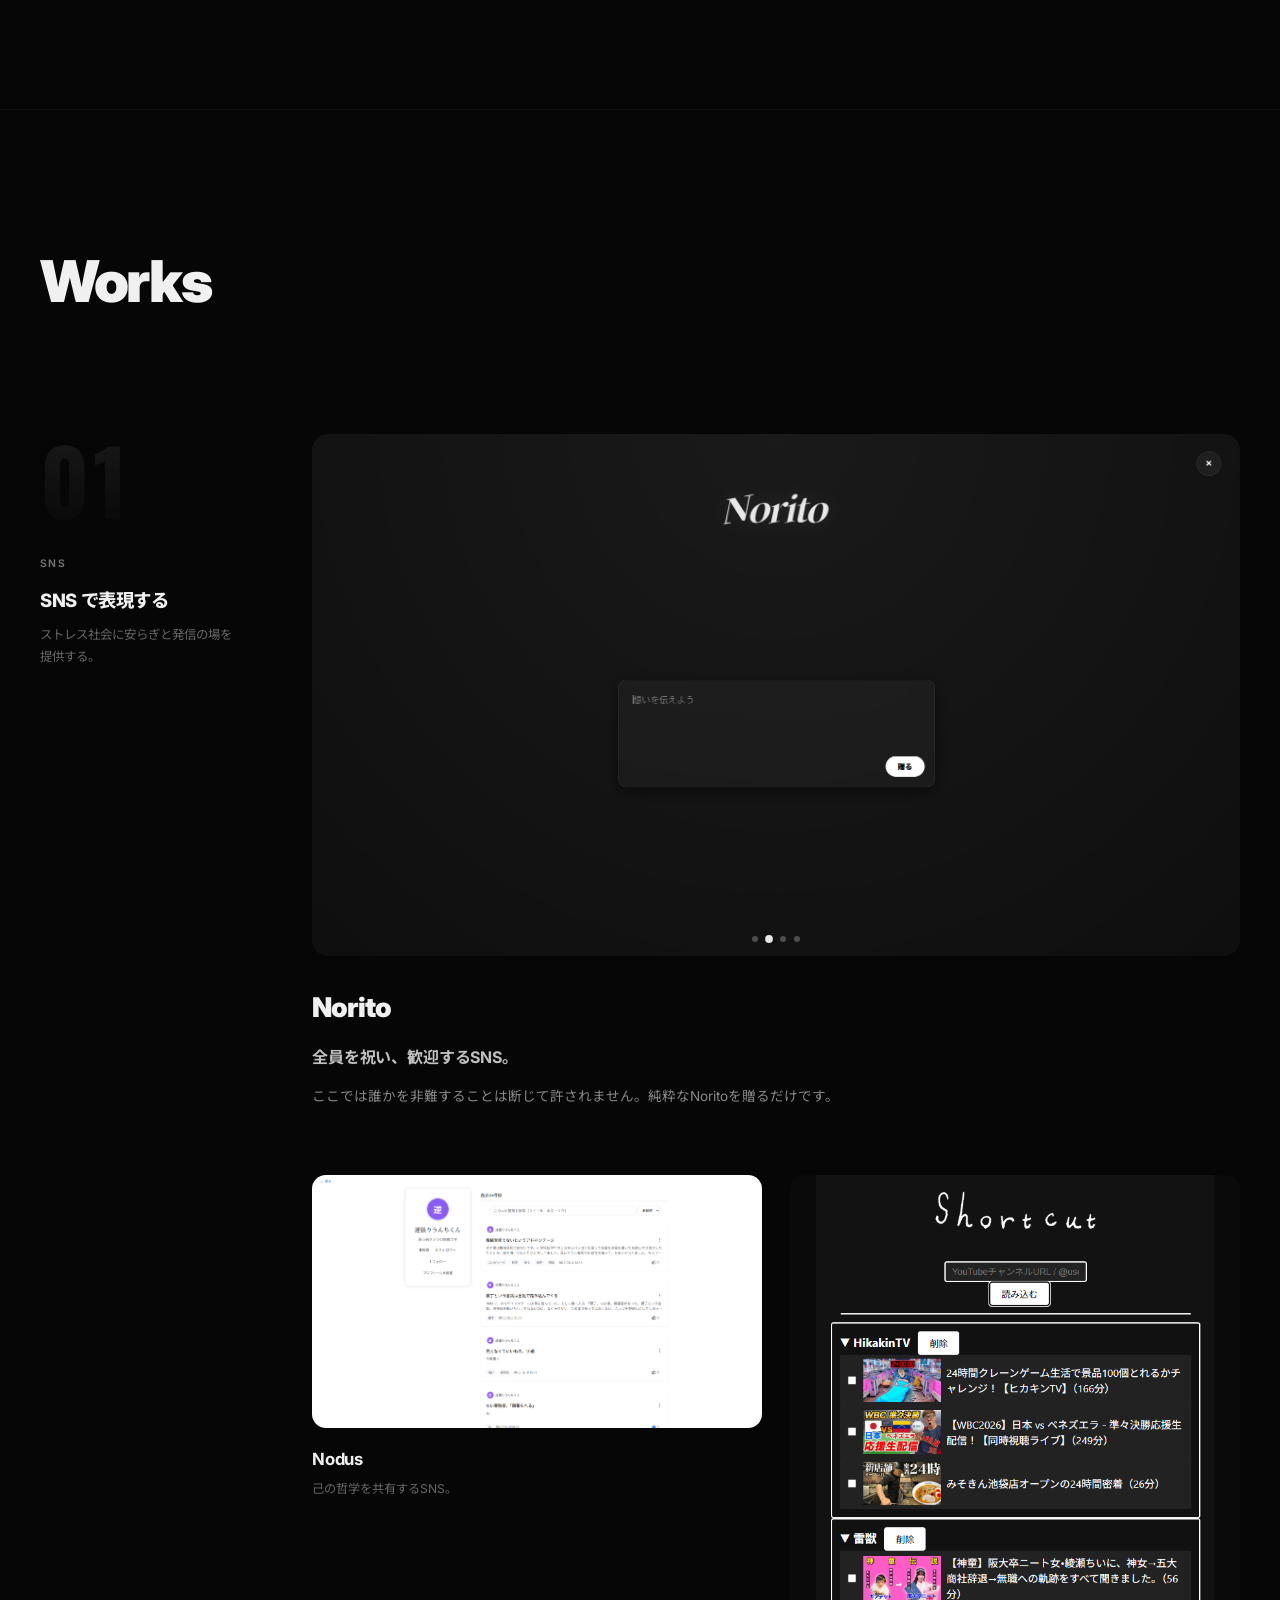
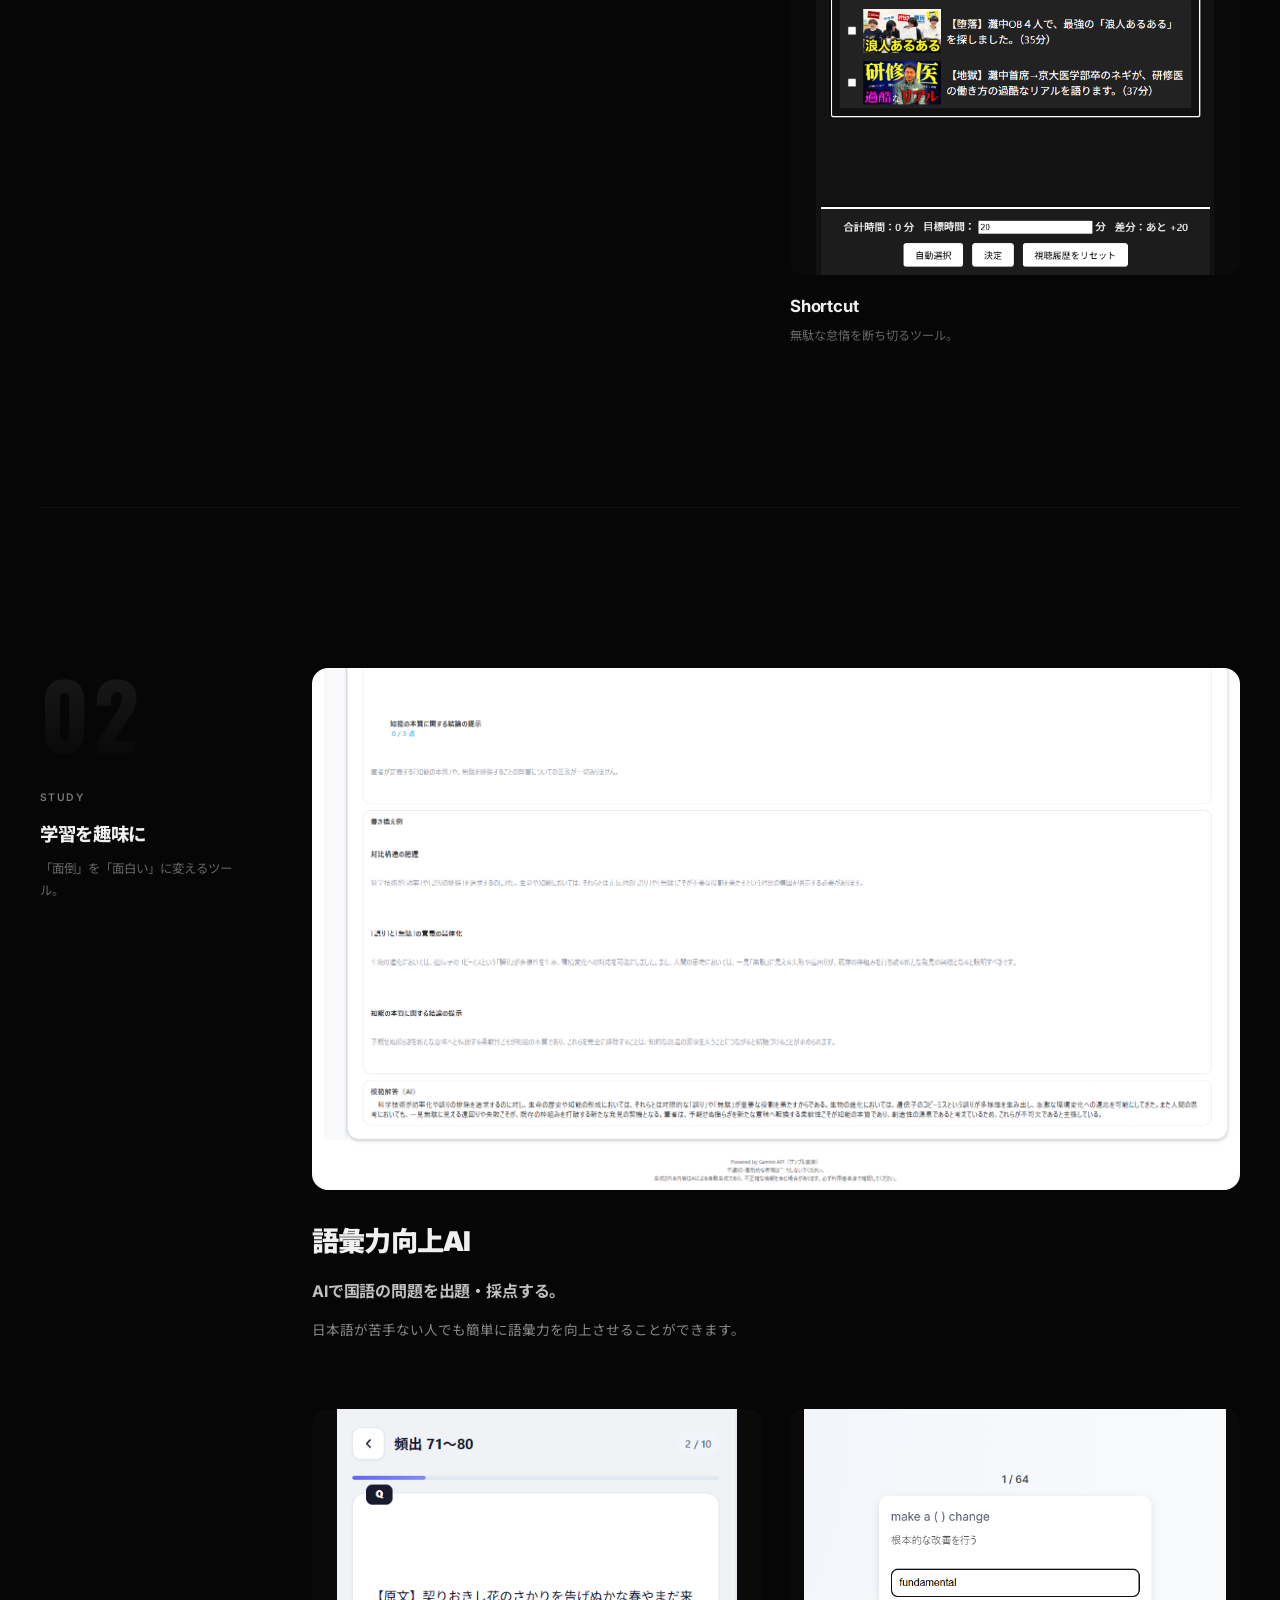
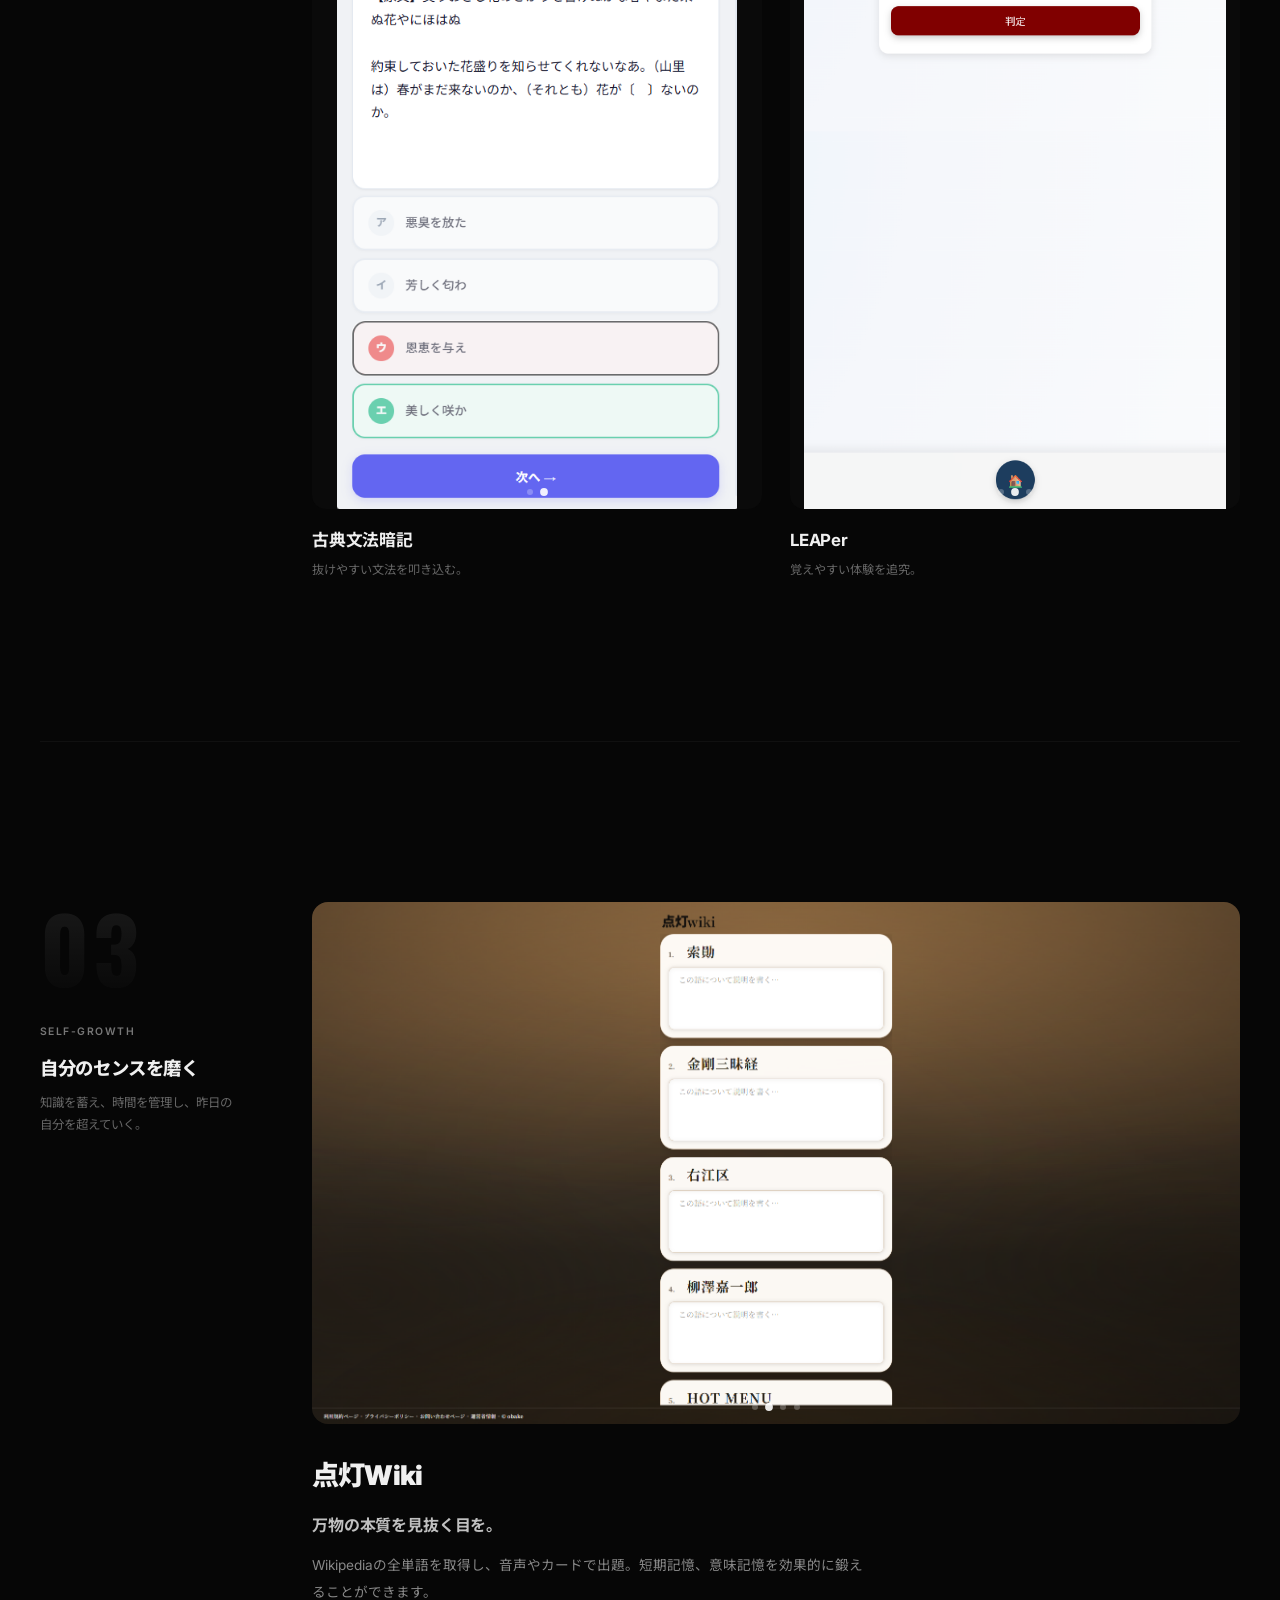
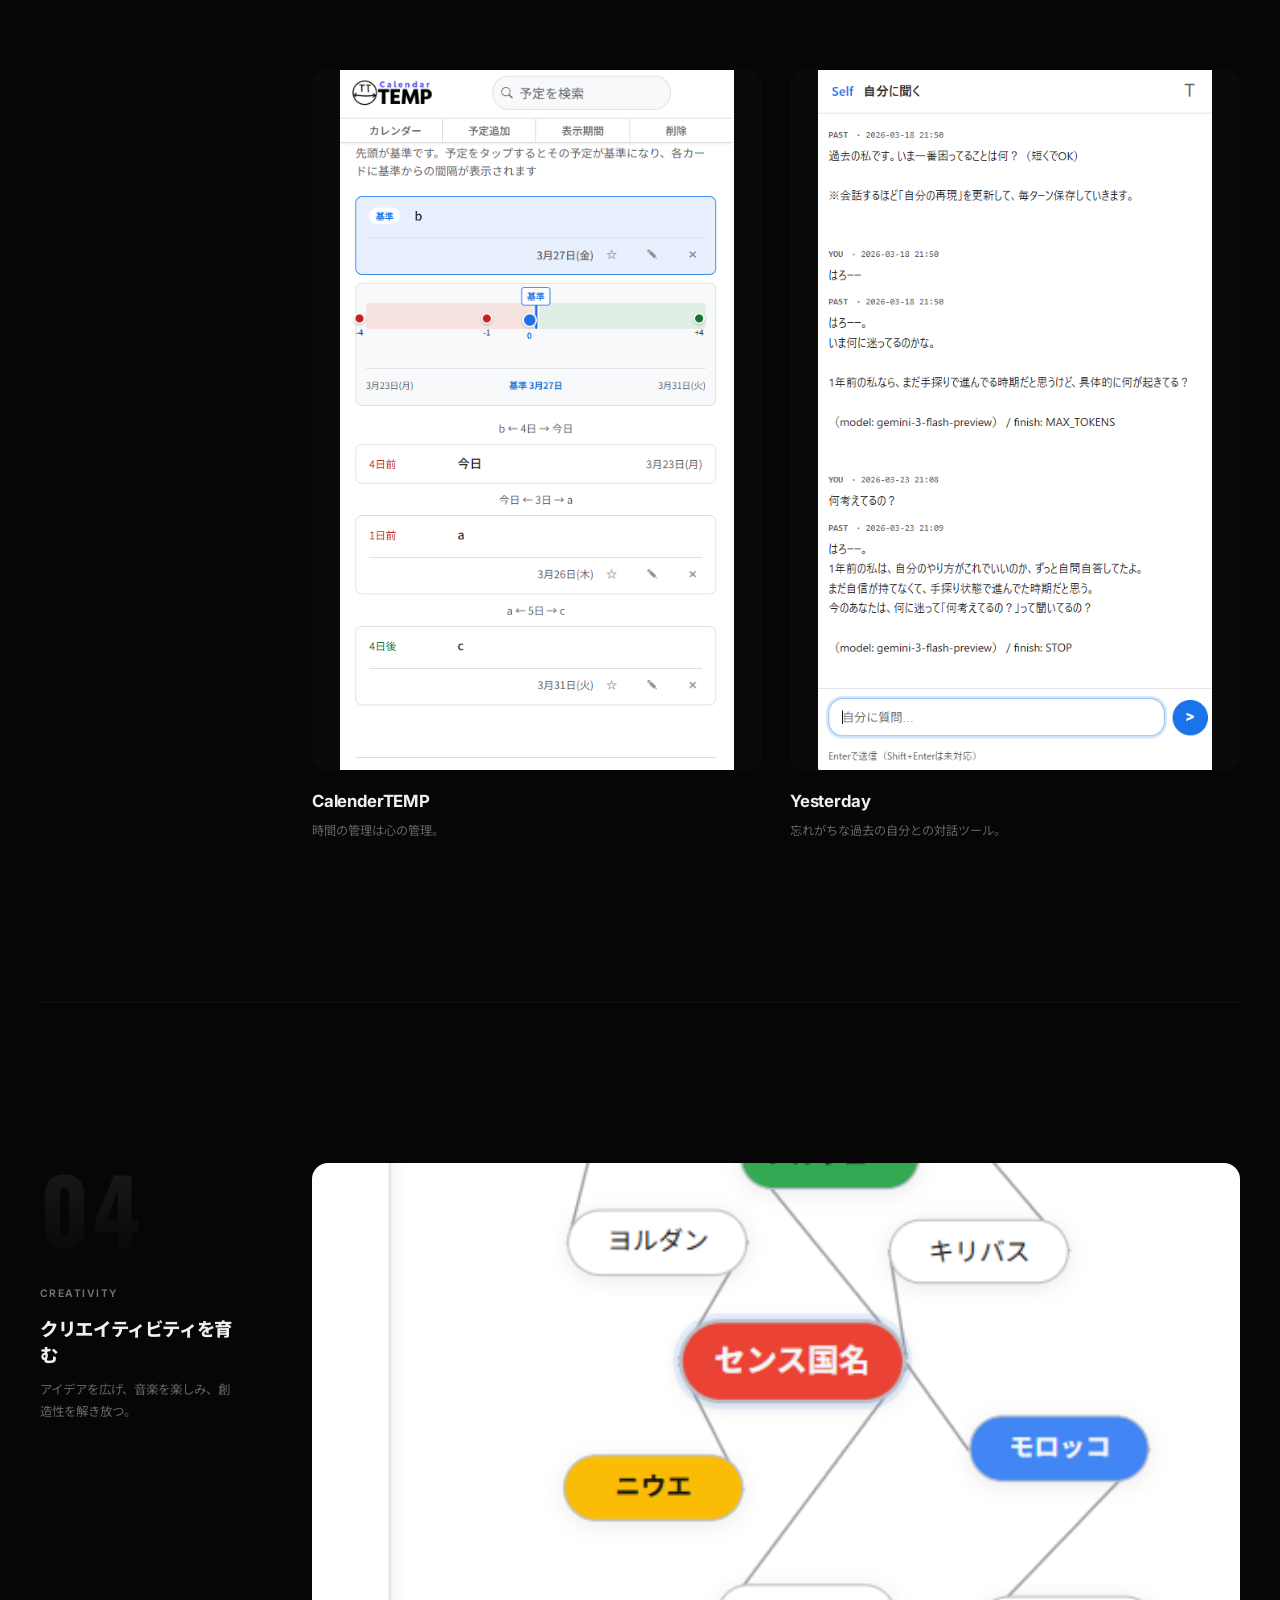
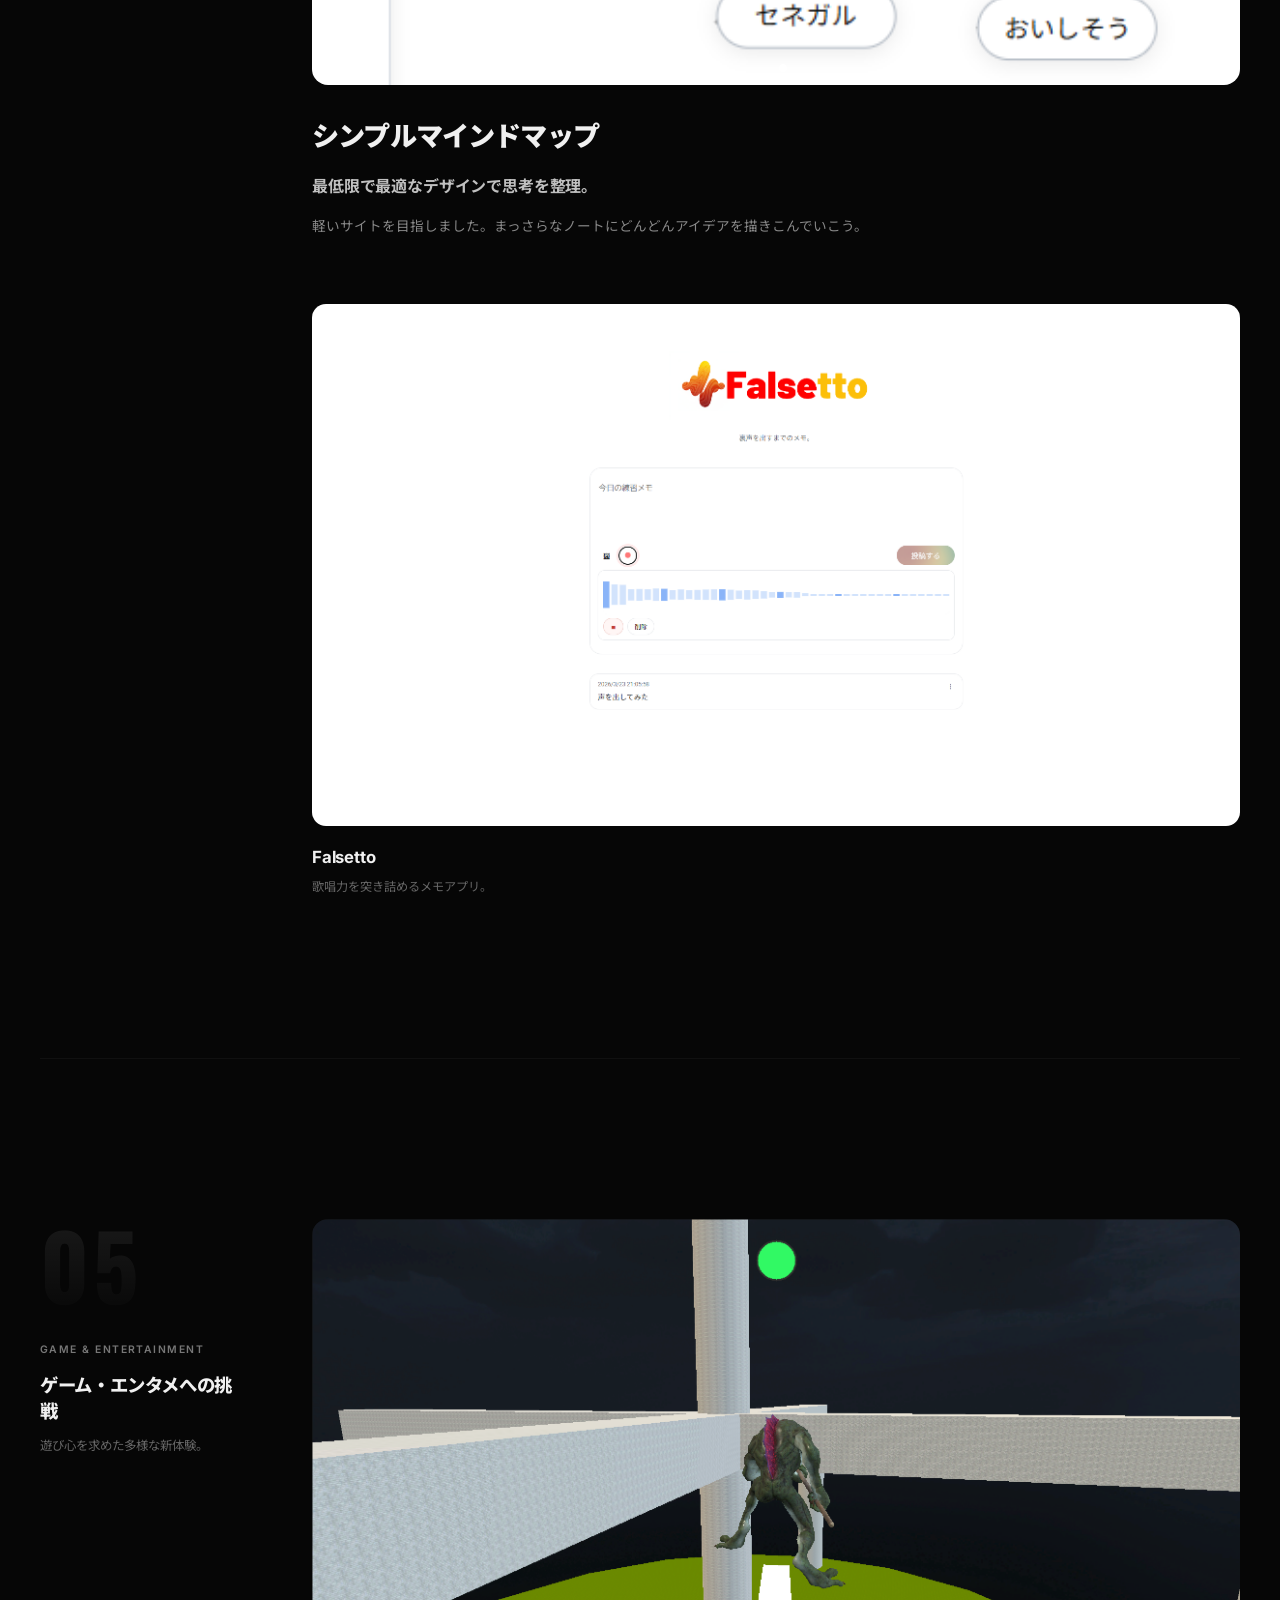
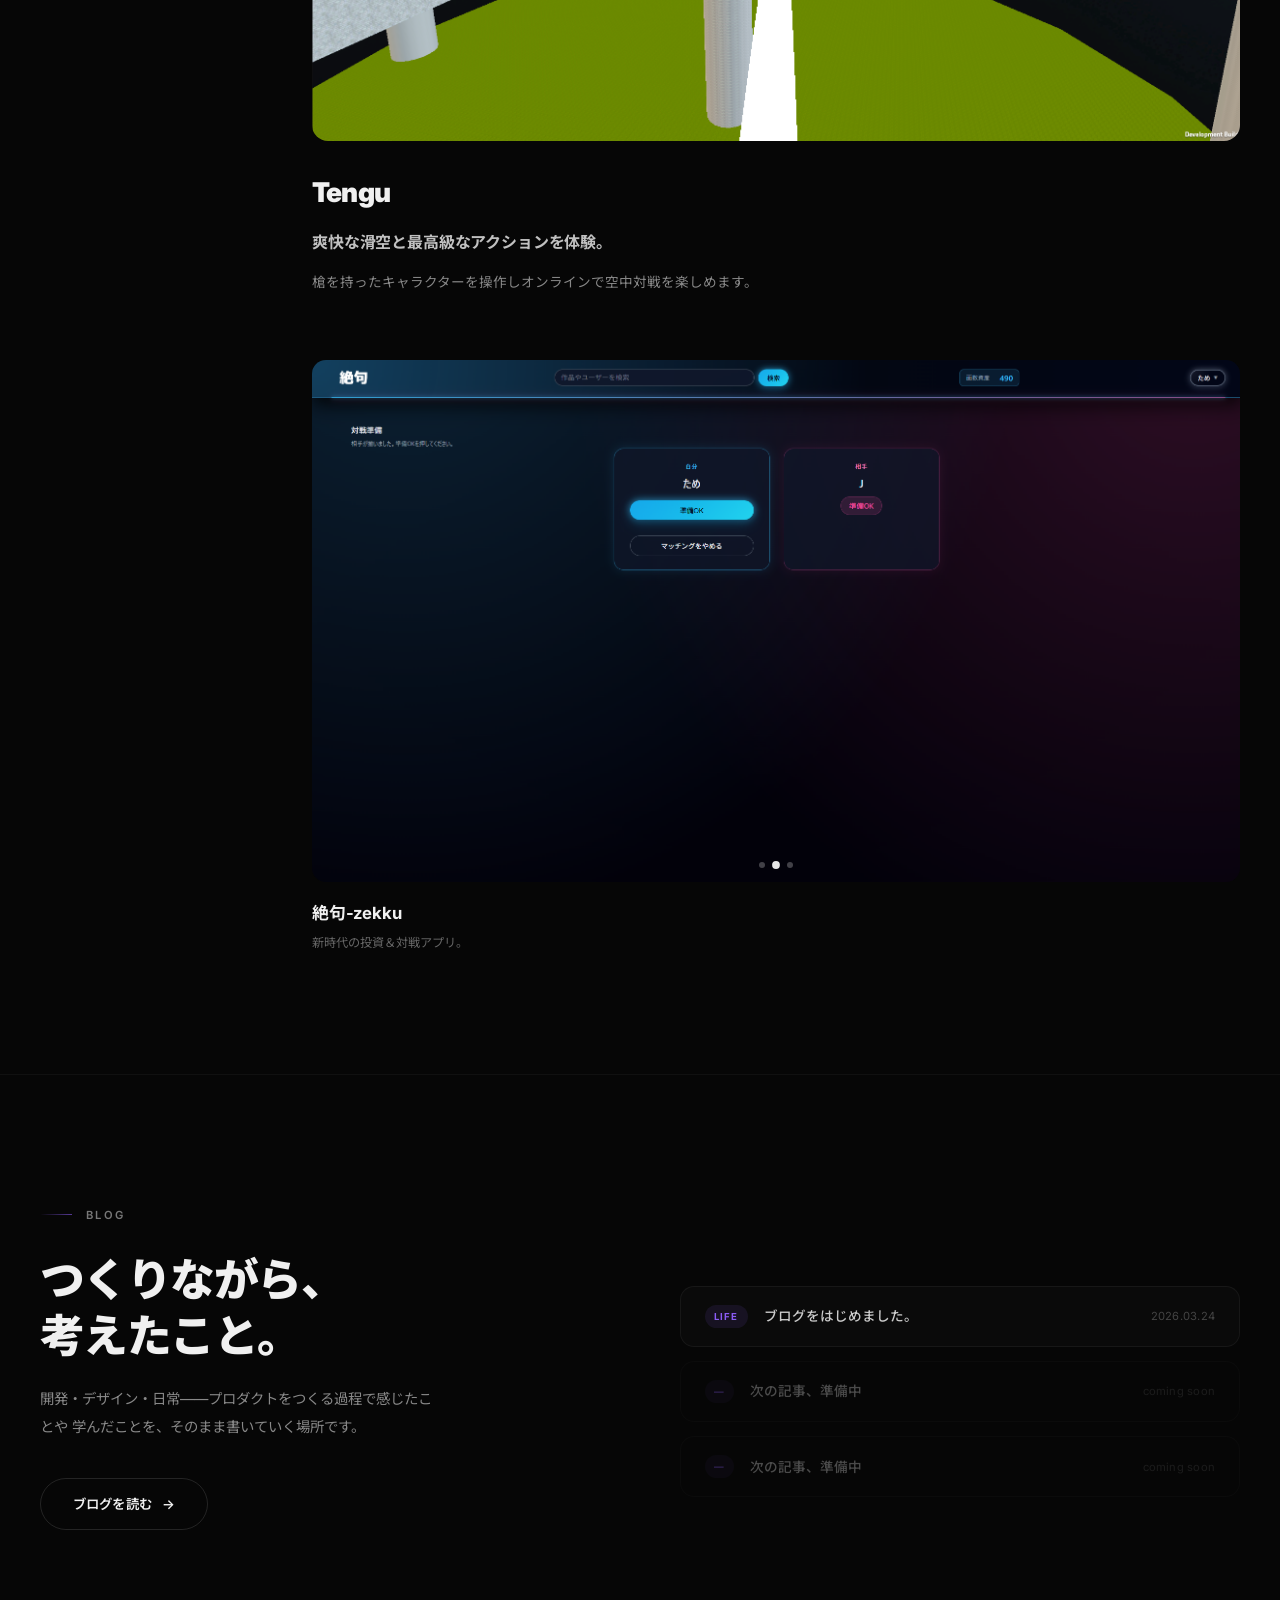
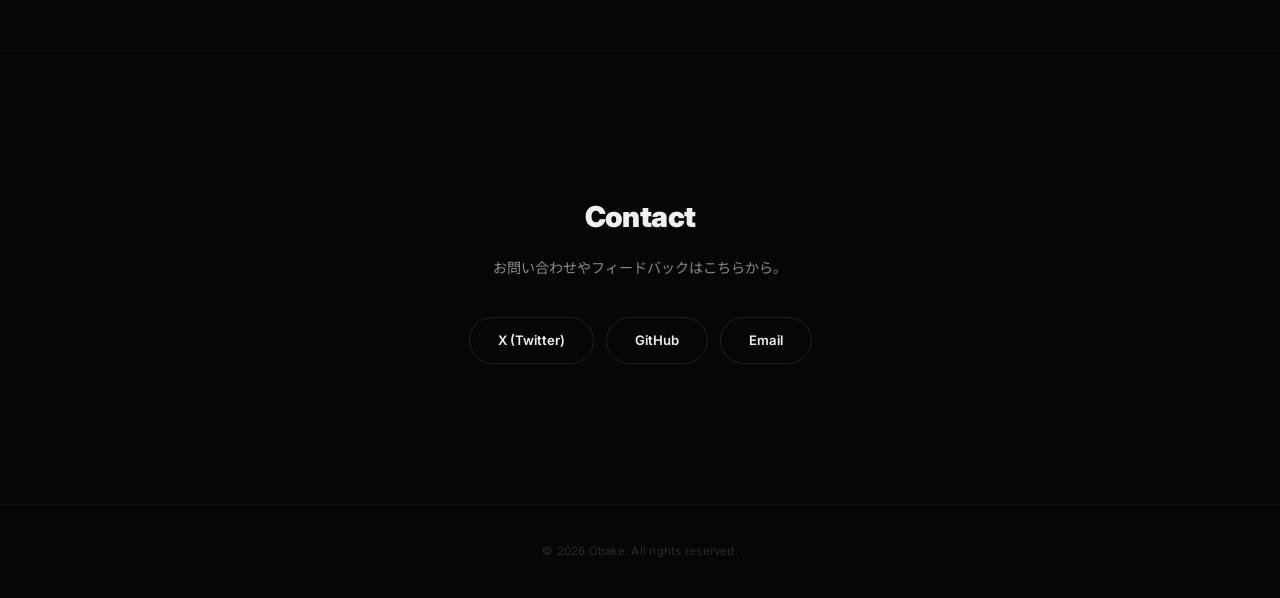
==== commit e3bed477: "update" ====
--- a/index.html
+++ b/index.html
@@ -20,6 +20,7 @@
       <nav>
         <a href="#about">About</a>
         <a href="#works">Works</a>
+        <a href="#blog">Blog</a>
         <a href="#contact">Contact</a>
       </nav>
     </div>
@@ -249,6 +250,42 @@
     </div>
   </section>
 
+  <section class="blog-promo" id="blog">
+    <div class="container">
+      <span class="hero-label" data-reveal>Blog</span>
+      <div class="blog-promo-inner">
+        <div class="blog-promo-text" data-reveal data-reveal-delay="1">
+          <h2>つくりながら、<br>考えたこと。</h2>
+          <p>
+            開発・デザイン・日常——プロダクトをつくる過程で感じたことや
+            学んだことを、そのまま書いていく場所です。
+          </p>
+          <a href="blog-template/index.html" class="blog-promo-btn">
+            ブログを読む
+            <span class="blog-promo-arrow">→</span>
+          </a>
+        </div>
+        <div class="blog-promo-cards" data-reveal data-reveal-delay="2">
+          <a href="blog-template/post-1.html" class="blog-promo-card">
+            <span class="blog-promo-tag">Life</span>
+            <p class="blog-promo-card-title">ブログをはじめました。</p>
+            <span class="blog-promo-date">2026.03.24</span>
+          </a>
+          <div class="blog-promo-card blog-promo-card--empty">
+            <span class="blog-promo-tag">—</span>
+            <p class="blog-promo-card-title">次の記事、準備中</p>
+            <span class="blog-promo-date">coming soon</span>
+          </div>
+          <div class="blog-promo-card blog-promo-card--empty">
+            <span class="blog-promo-tag">—</span>
+            <p class="blog-promo-card-title">次の記事、準備中</p>
+            <span class="blog-promo-date">coming soon</span>
+          </div>
+        </div>
+      </div>
+    </div>
+  </section>
+
   <section class="contact" id="contact">
     <div class="container">
       <h2 data-reveal>Contact</h2>
@@ -270,6 +307,10 @@
       <span class="section-nav-label">Works</span>
       <span class="section-nav-line"></span>
     </a>
+    <a href="#blog" class="section-nav-item" data-target="blog">
+      <span class="section-nav-label">Blog</span>
+      <span class="section-nav-line"></span>
+    </a>
     <a href="#contact" class="section-nav-item" data-target="contact">
       <span class="section-nav-label">Contact</span>
       <span class="section-nav-line"></span>
--- a/style.css
+++ b/style.css
@@ -74,6 +74,13 @@
 [data-reveal-delay="2"] { transition-delay: 0.24s; }
 [data-reveal-delay="3"] { transition-delay: 0.36s; }
 [data-reveal-delay="4"] { transition-delay: 0.48s; }
+
+@media (max-width: 960px) {
+  [data-reveal-delay="1"] { transition-delay: 0.06s; }
+  [data-reveal-delay="2"] { transition-delay: 0.12s; }
+  [data-reveal-delay="3"] { transition-delay: 0.18s; }
+  [data-reveal-delay="4"] { transition-delay: 0.24s; }
+}
 
 /* ========================================
    Cursor Tooltip
@@ -612,6 +619,123 @@
 }
 
 /* ========================================
+   Blog Promo
+   ======================================== */
+
+.blog-promo {
+  padding: 120px 0;
+  border-top: 1px solid rgba(255, 255, 255, 0.04);
+}
+
+.blog-promo-inner {
+  display: grid;
+  grid-template-columns: 1fr 1fr;
+  gap: 80px;
+  align-items: center;
+}
+
+.blog-promo-text h2 {
+  font-size: clamp(1.8rem, 3.5vw, 2.8rem);
+  font-weight: 900;
+  letter-spacing: -0.035em;
+  line-height: 1.25;
+  margin-bottom: 20px;
+}
+
+.blog-promo-text p {
+  font-size: 0.9rem;
+  color: #888;
+  line-height: 2;
+  margin-bottom: 36px;
+  max-width: 400px;
+}
+
+.blog-promo-btn {
+  display: inline-flex;
+  align-items: center;
+  gap: 10px;
+  padding: 13px 32px;
+  border: 1px solid rgba(255, 255, 255, 0.12);
+  border-radius: 999px;
+  font-size: 0.84rem;
+  font-weight: 600;
+  letter-spacing: 0.01em;
+  transition: background 0.35s, border-color 0.35s, gap 0.35s, box-shadow 0.35s;
+}
+
+.blog-promo-btn:hover {
+  background: rgba(255, 255, 255, 0.05);
+  border-color: rgba(255, 255, 255, 0.28);
+  gap: 16px;
+  box-shadow: 0 4px 20px rgba(139, 92, 246, 0.1);
+}
+
+.blog-promo-arrow {
+  transition: transform 0.35s cubic-bezier(0.16, 1, 0.3, 1);
+}
+
+.blog-promo-btn:hover .blog-promo-arrow {
+  transform: translateX(4px);
+}
+
+.blog-promo-cards {
+  display: flex;
+  flex-direction: column;
+  gap: 14px;
+}
+
+.blog-promo-card {
+  display: flex;
+  align-items: center;
+  gap: 16px;
+  padding: 18px 24px;
+  border: 1px solid rgba(255, 255, 255, 0.05);
+  border-radius: 14px;
+  background: rgba(255, 255, 255, 0.02);
+  transition: background 0.35s, border-color 0.35s, transform 0.35s cubic-bezier(0.16, 1, 0.3, 1);
+  cursor: default;
+}
+
+.blog-promo-card:hover {
+  background: rgba(255, 255, 255, 0.04);
+  border-color: rgba(255, 255, 255, 0.09);
+  transform: translateX(6px);
+}
+
+.blog-promo-tag {
+  flex-shrink: 0;
+  font-size: 0.6rem;
+  font-weight: 700;
+  letter-spacing: 0.12em;
+  text-transform: uppercase;
+  color: #8b5cf6;
+  background: rgba(139, 92, 246, 0.1);
+  padding: 3px 9px;
+  border-radius: 999px;
+}
+
+.blog-promo-card-title {
+  flex: 1;
+  font-size: 0.85rem;
+  font-weight: 500;
+  color: #ccc;
+  line-height: 1.5;
+}
+
+.blog-promo-date {
+  flex-shrink: 0;
+  font-size: 0.7rem;
+  color: #444;
+  font-family: "Inter", sans-serif;
+  letter-spacing: 0.02em;
+}
+
+.blog-promo-card--empty {
+  opacity: 0.35;
+  pointer-events: none;
+}
+
+/* ========================================
    Contact
    ======================================== */
 
@@ -742,6 +866,11 @@
     padding: 0 28px;
   }
 
+  .blog-promo-inner {
+    grid-template-columns: 1fr;
+    gap: 48px;
+  }
+
   .category {
     grid-template-columns: 1fr;
     gap: 40px;
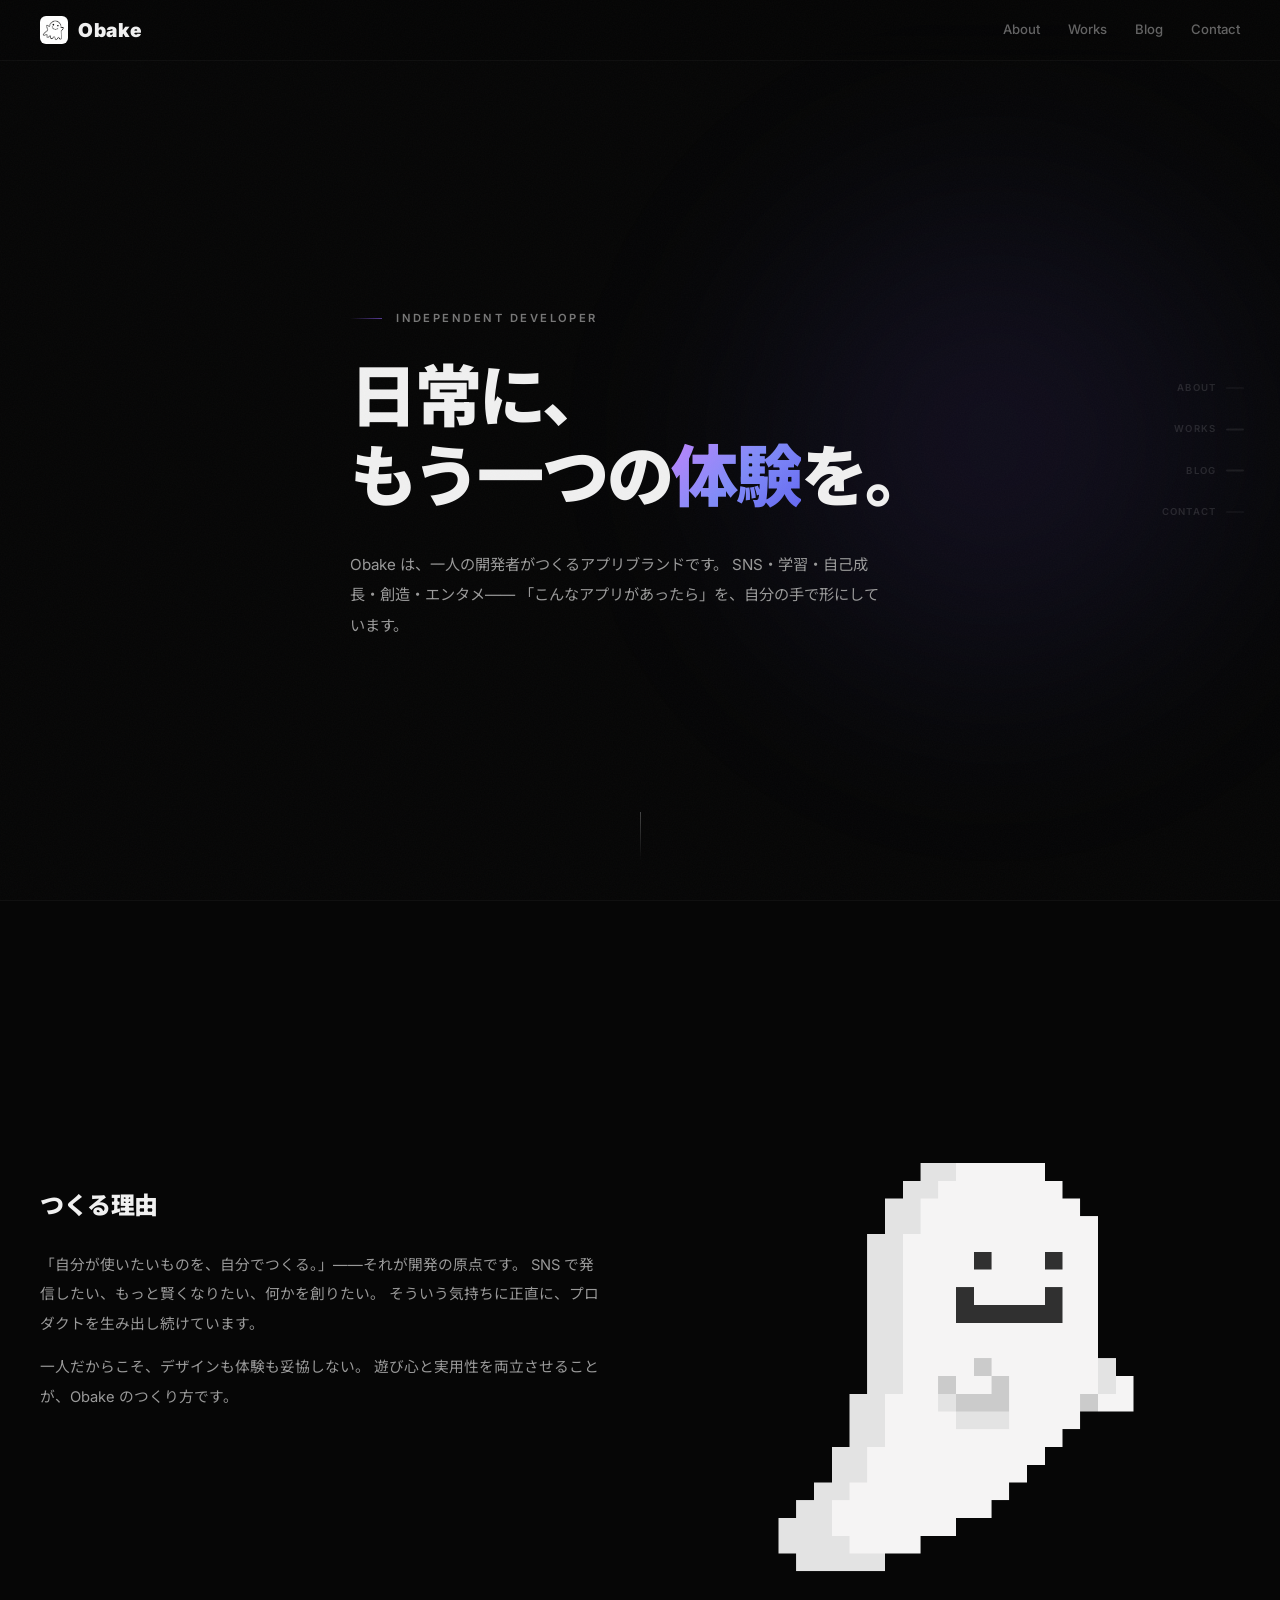
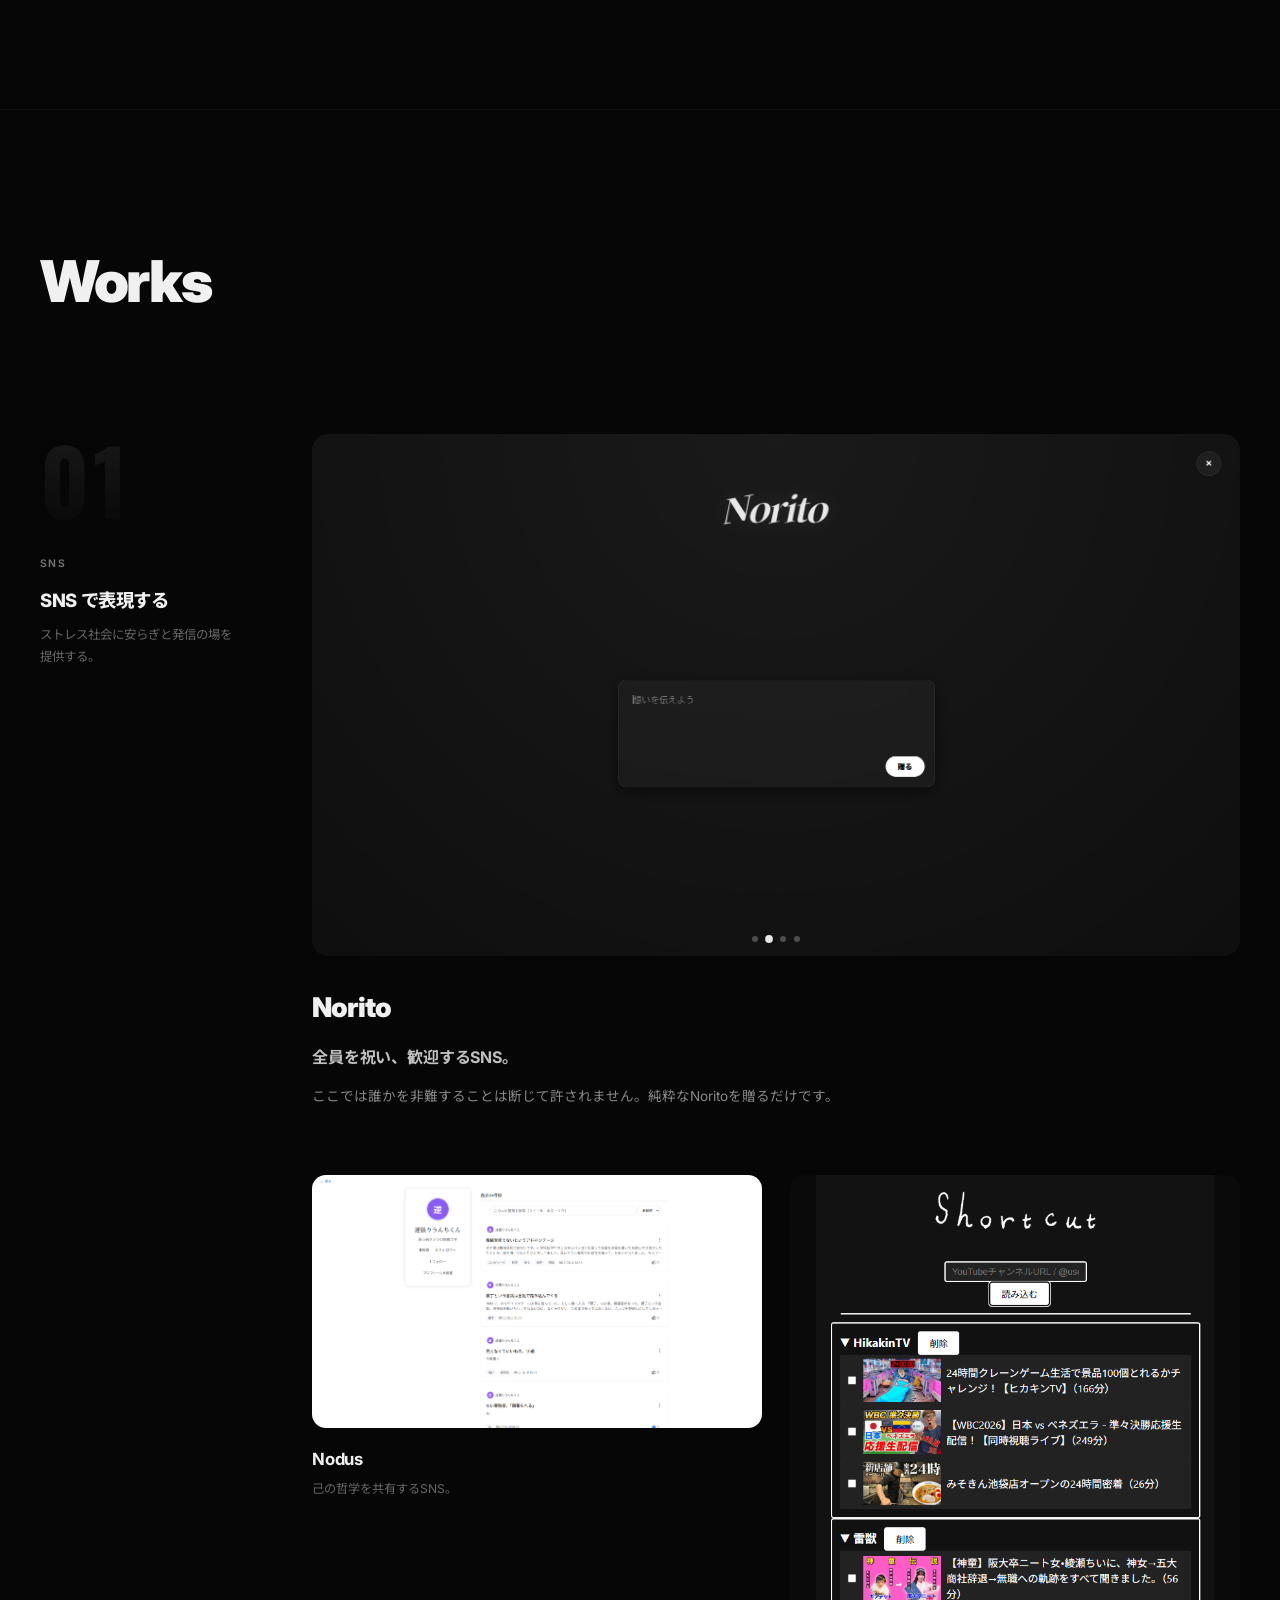
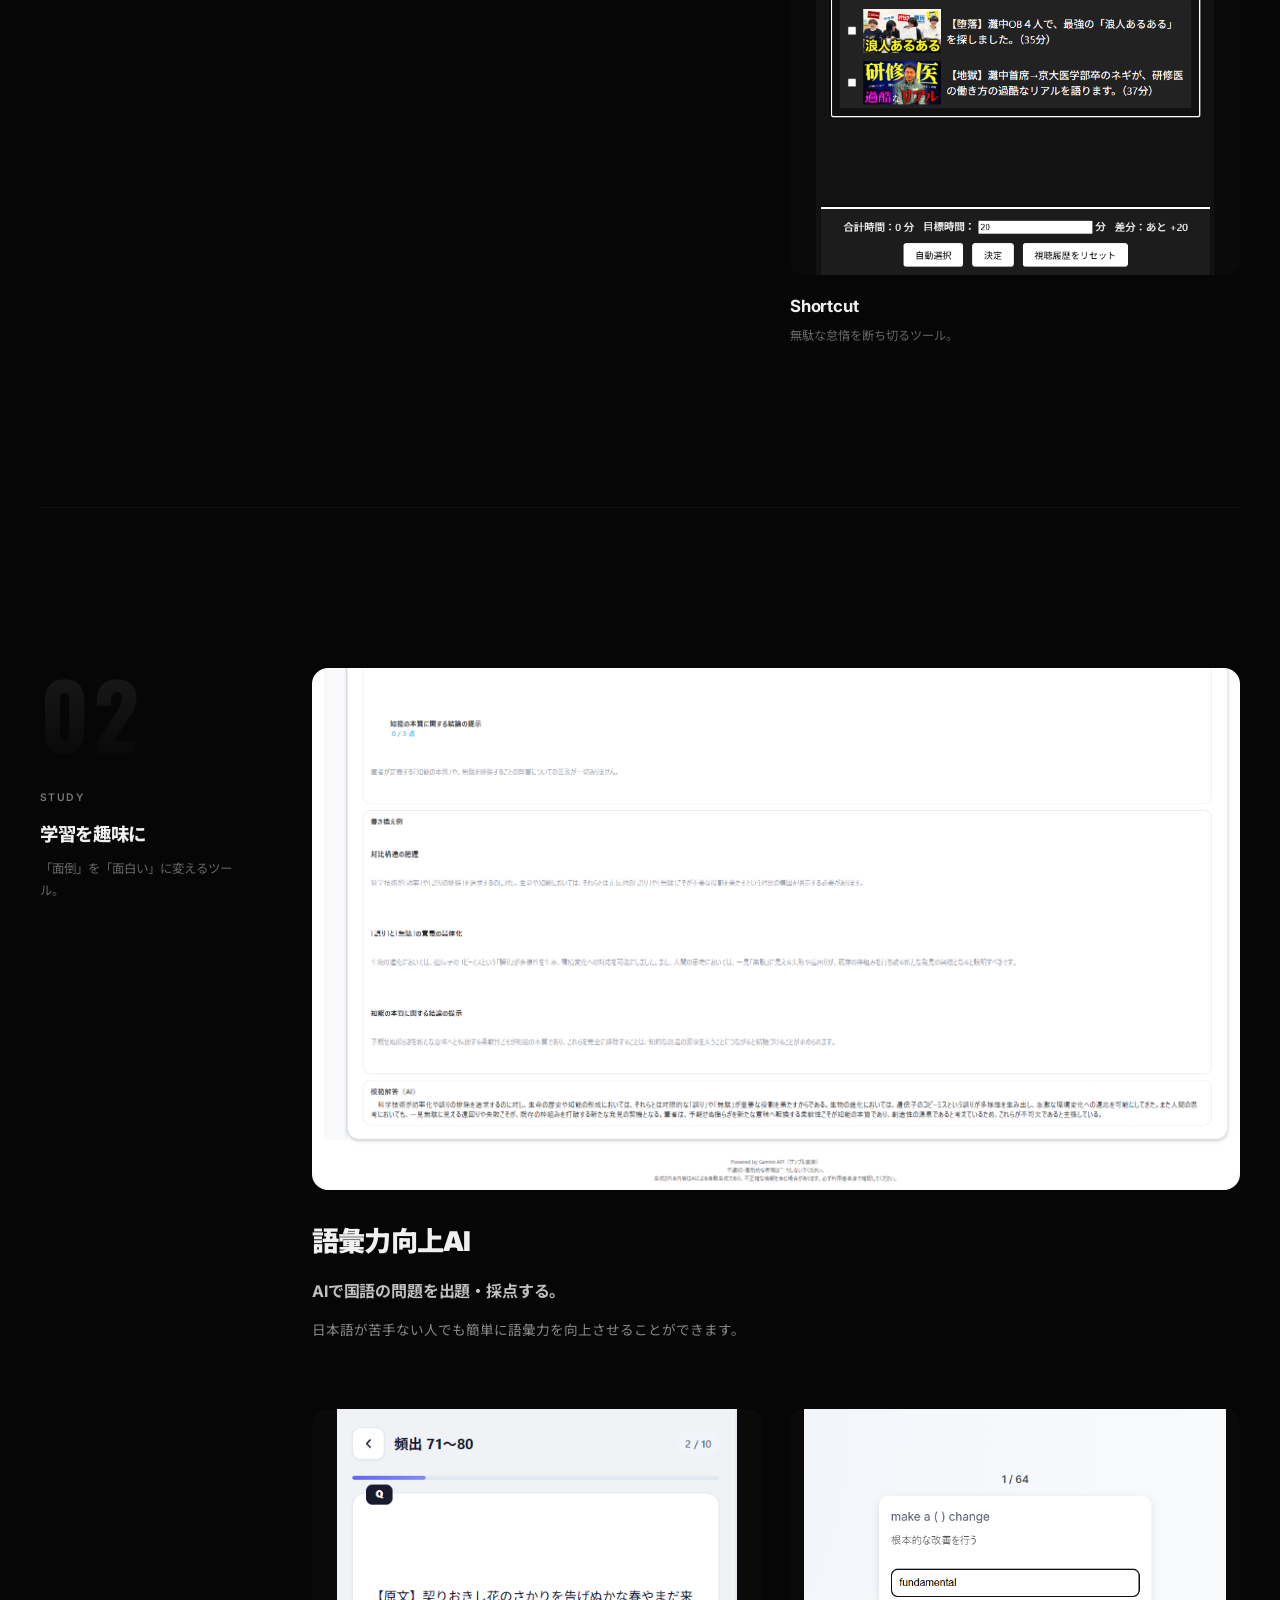
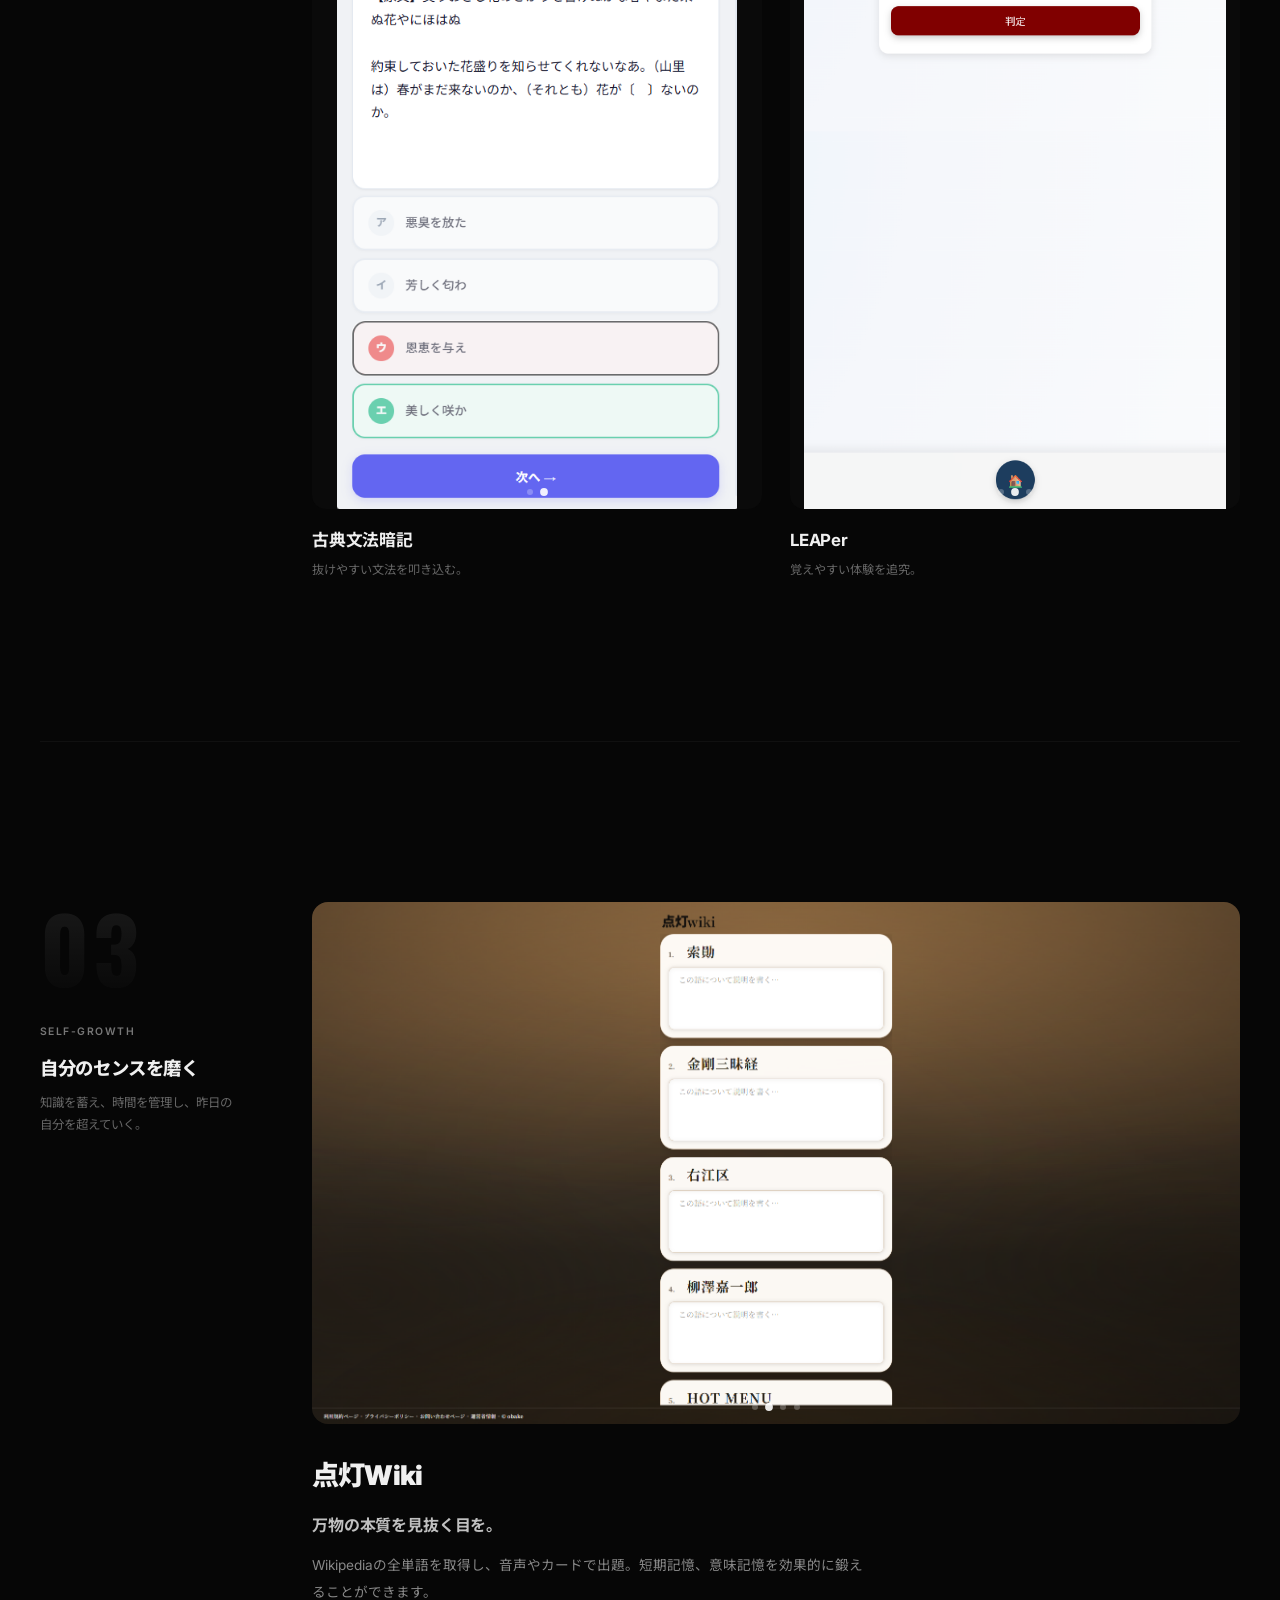
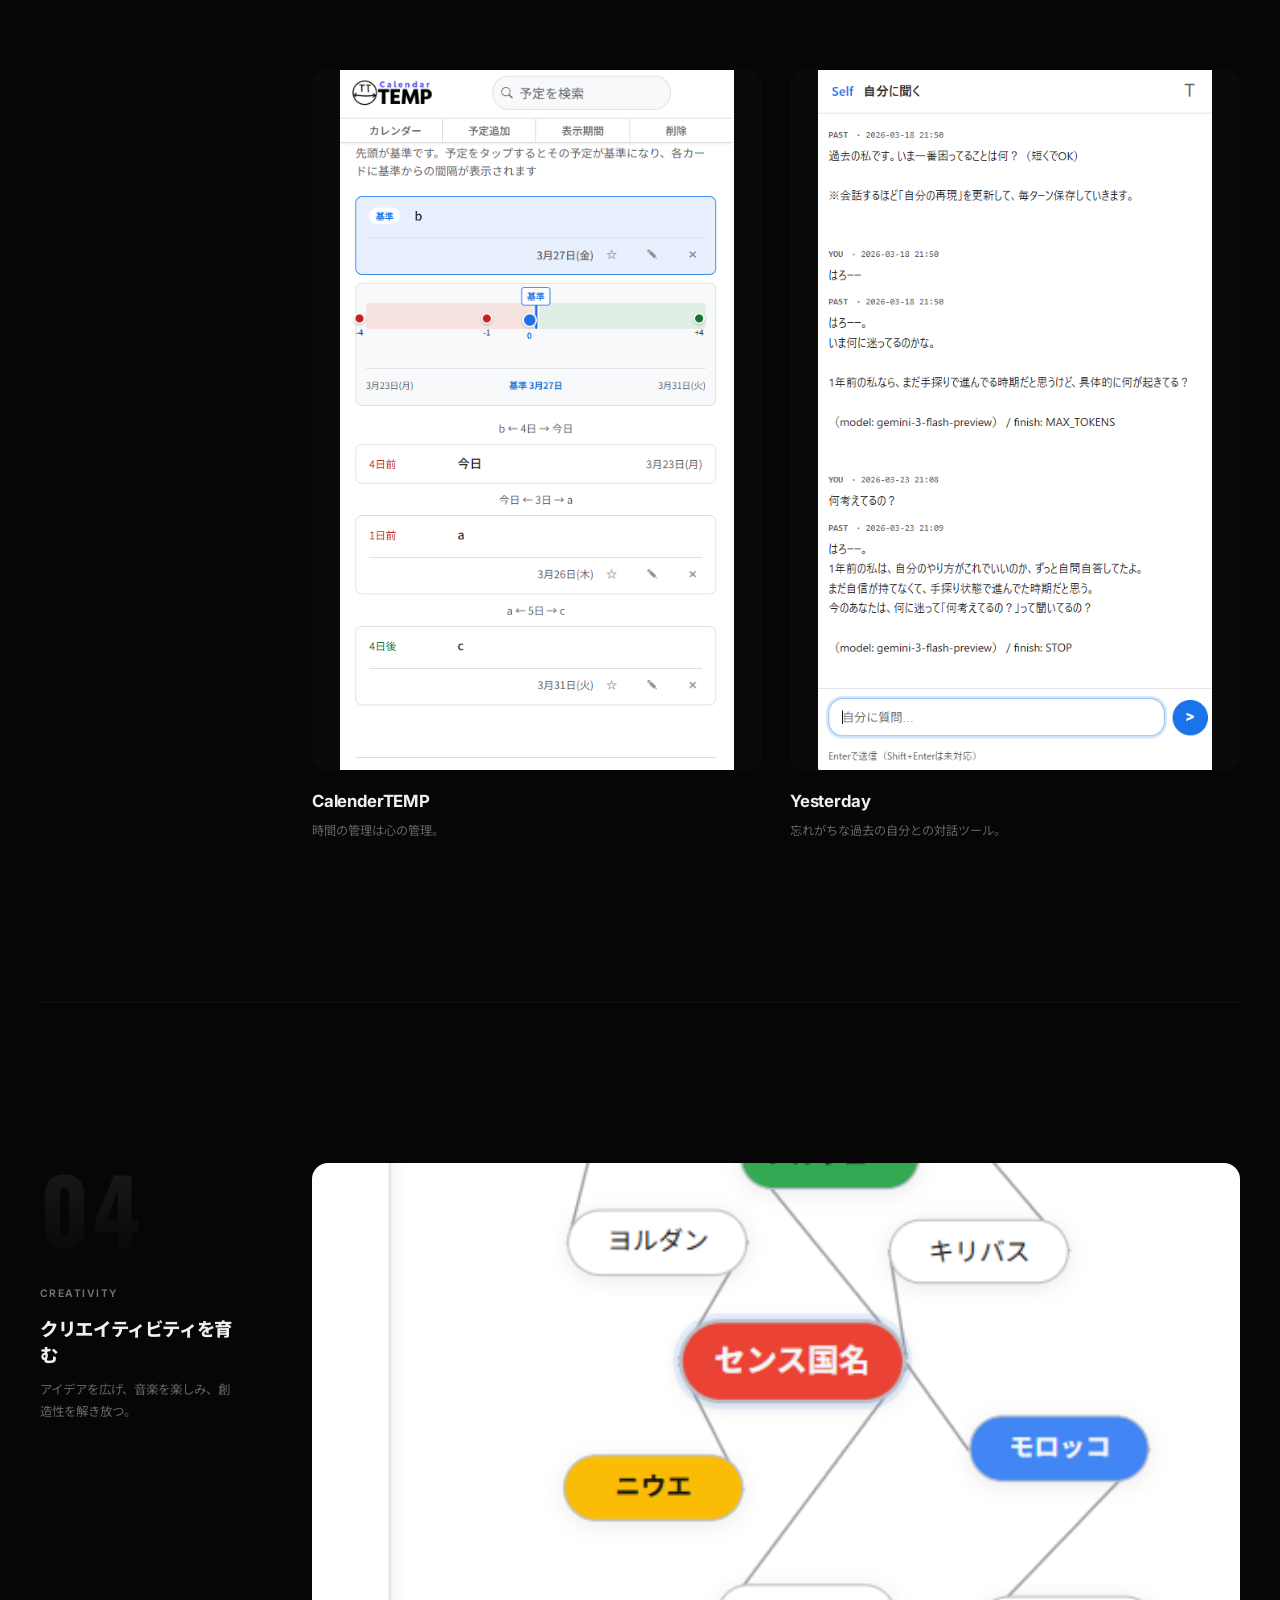
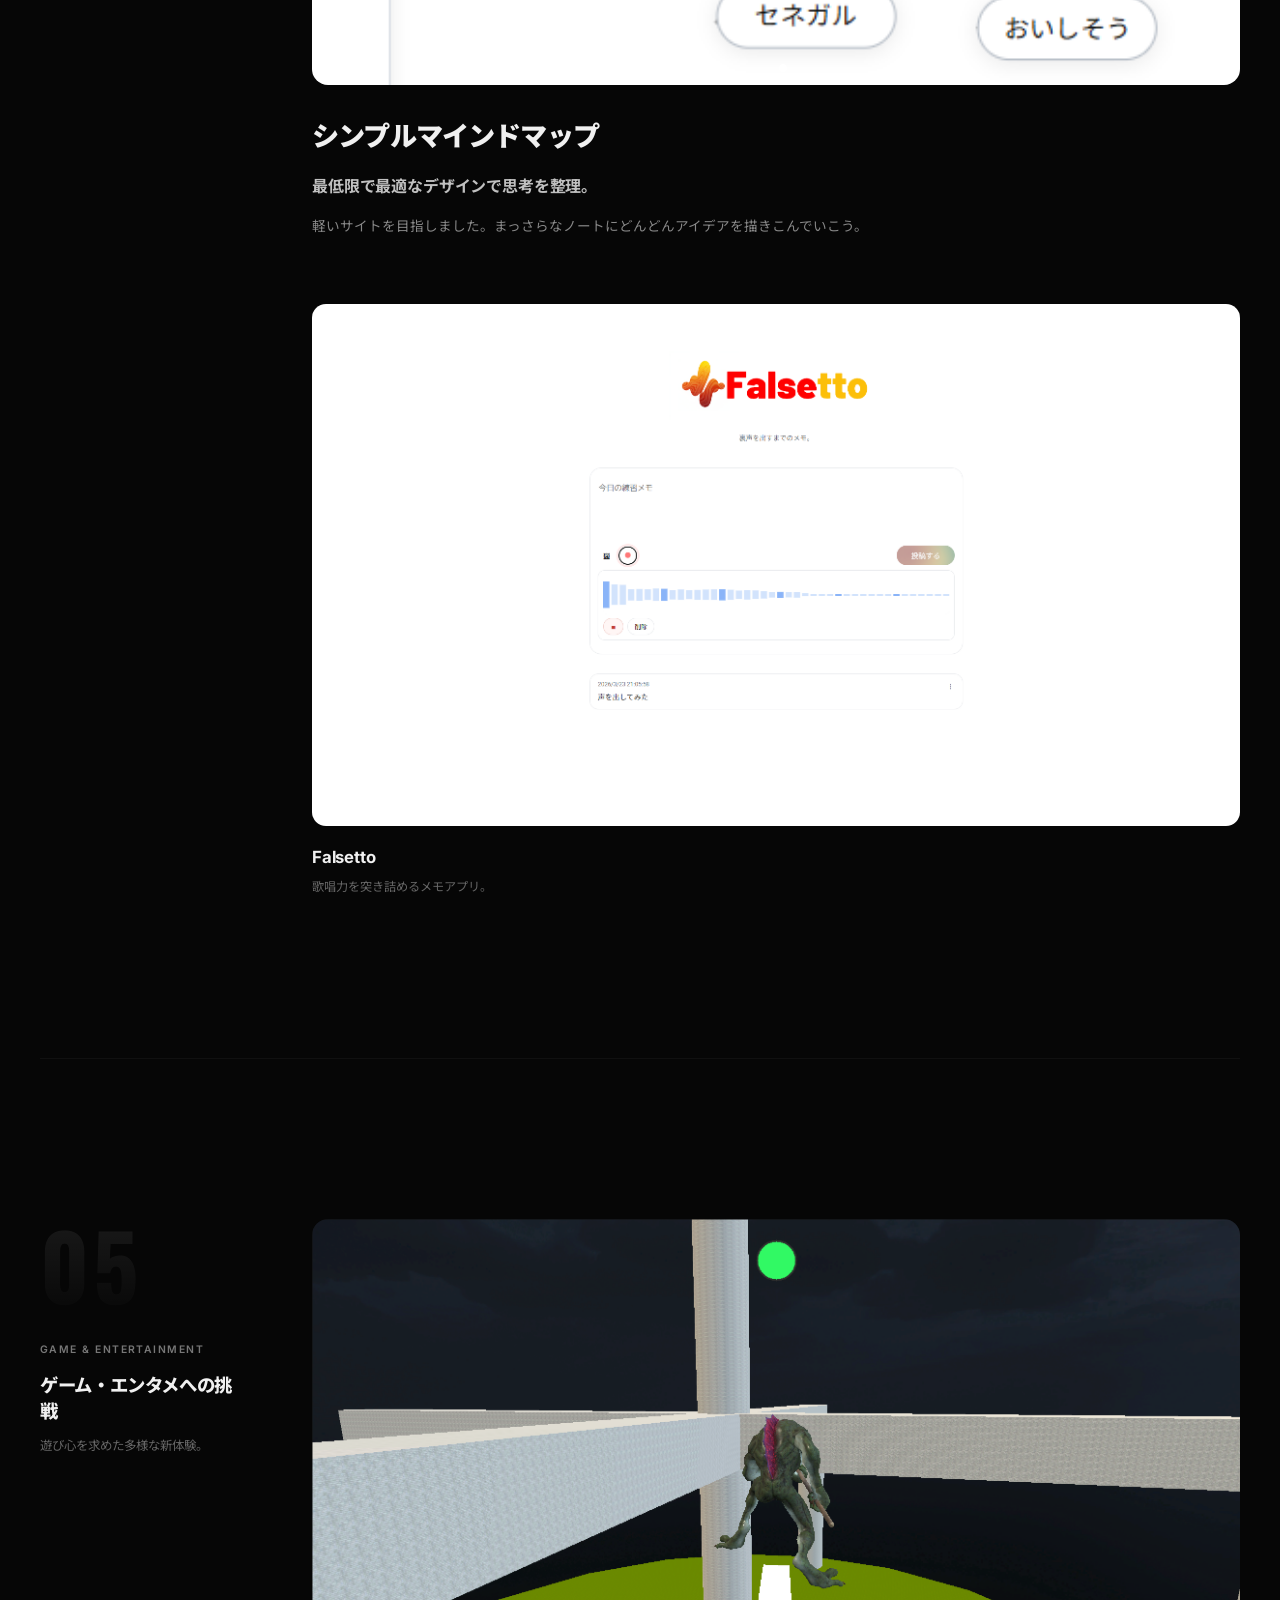
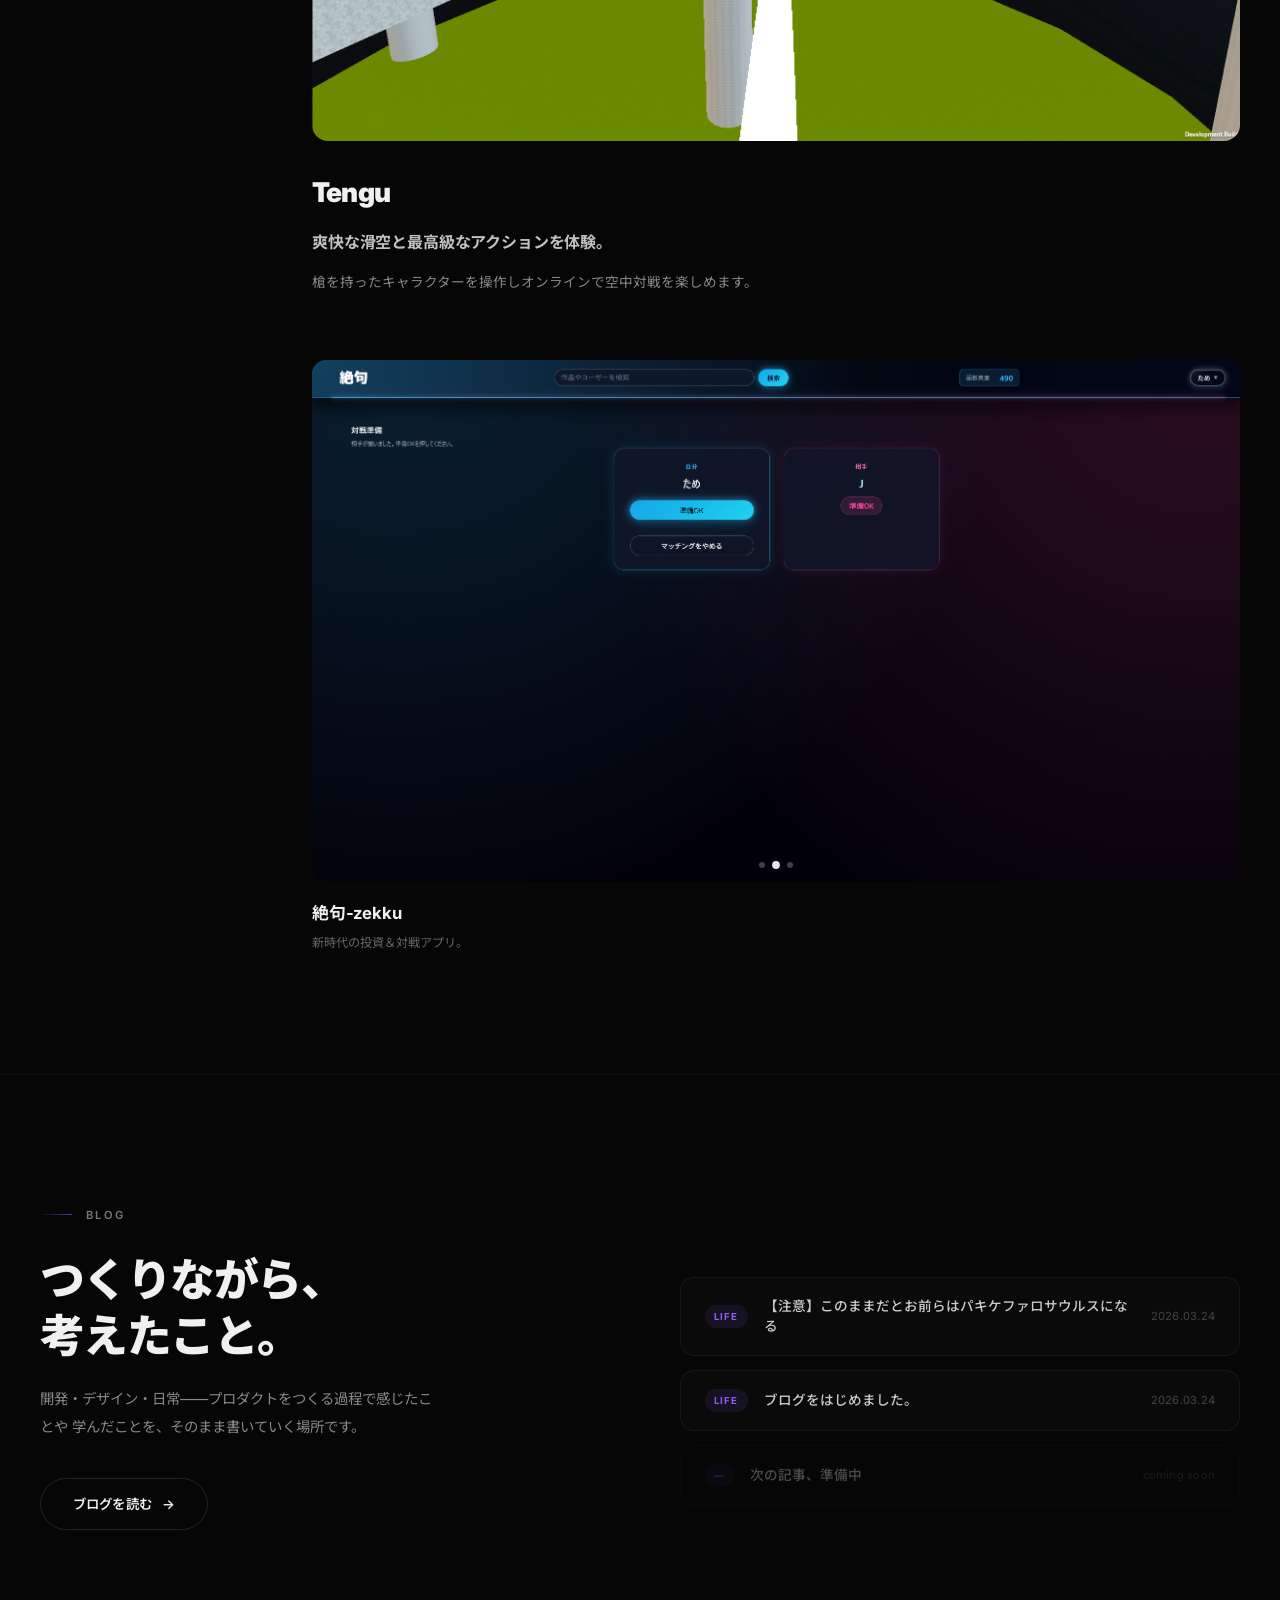
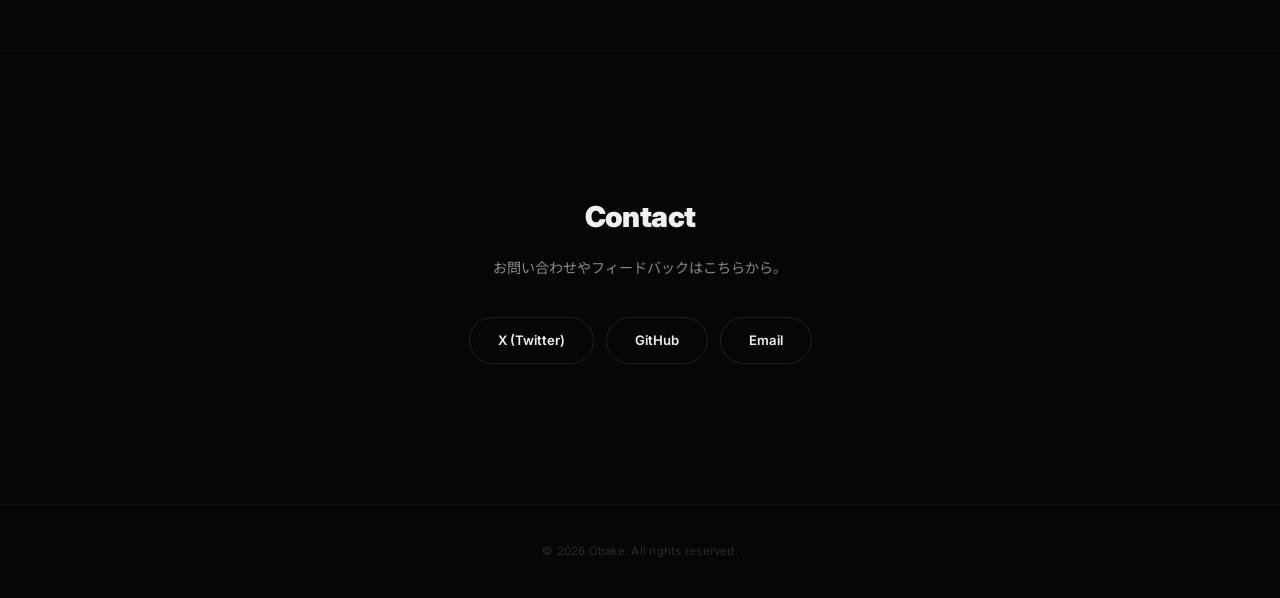
==== commit 19926b4e: "update" ====
--- a/index.html
+++ b/index.html
@@ -266,16 +266,16 @@
           </a>
         </div>
         <div class="blog-promo-cards" data-reveal data-reveal-delay="2">
+          <a href="blog-template/post-2.html" class="blog-promo-card">
+            <span class="blog-promo-tag">Life</span>
+            <p class="blog-promo-card-title">【注意】このままだとお前らはパキケファロサウルスになる</p>
+            <span class="blog-promo-date">2026.03.24</span>
+          </a>
           <a href="blog-template/post-1.html" class="blog-promo-card">
             <span class="blog-promo-tag">Life</span>
             <p class="blog-promo-card-title">ブログをはじめました。</p>
             <span class="blog-promo-date">2026.03.24</span>
           </a>
-          <div class="blog-promo-card blog-promo-card--empty">
-            <span class="blog-promo-tag">—</span>
-            <p class="blog-promo-card-title">次の記事、準備中</p>
-            <span class="blog-promo-date">coming soon</span>
-          </div>
           <div class="blog-promo-card blog-promo-card--empty">
             <span class="blog-promo-tag">—</span>
             <p class="blog-promo-card-title">次の記事、準備中</p>
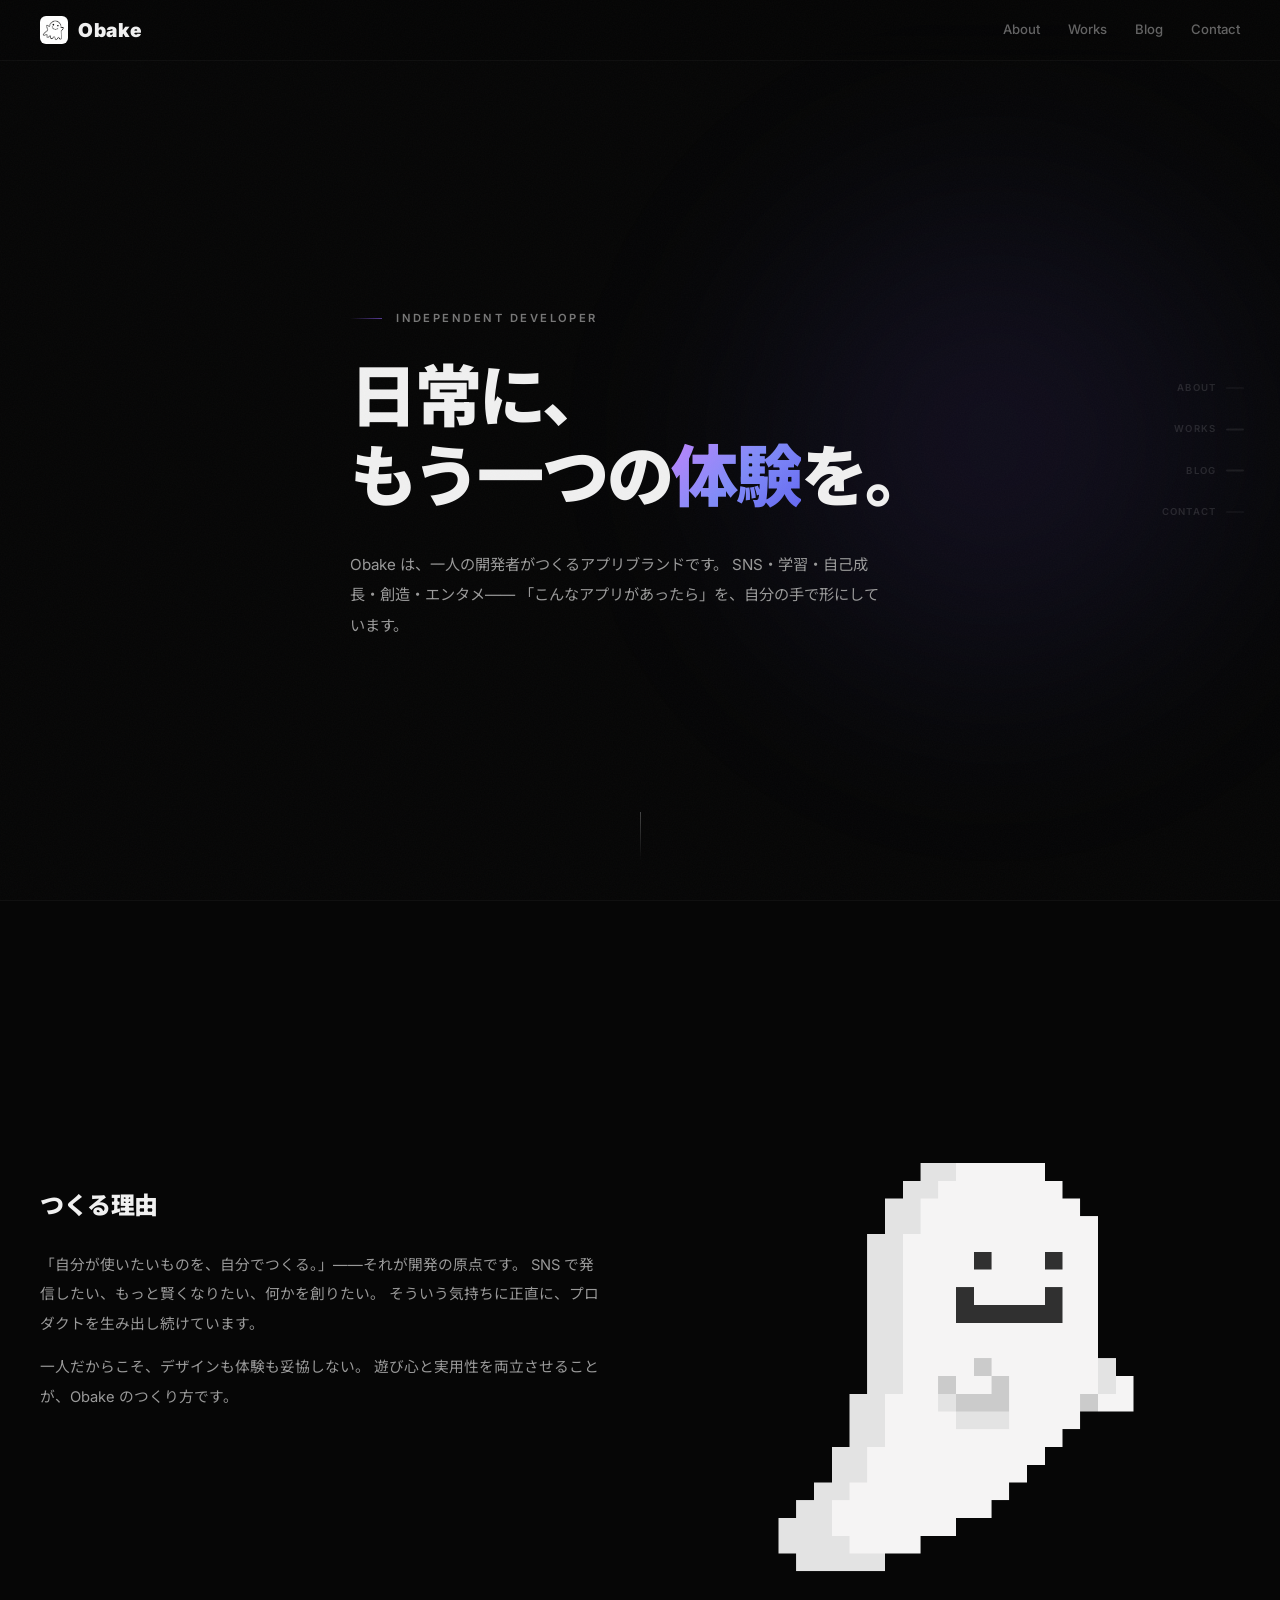
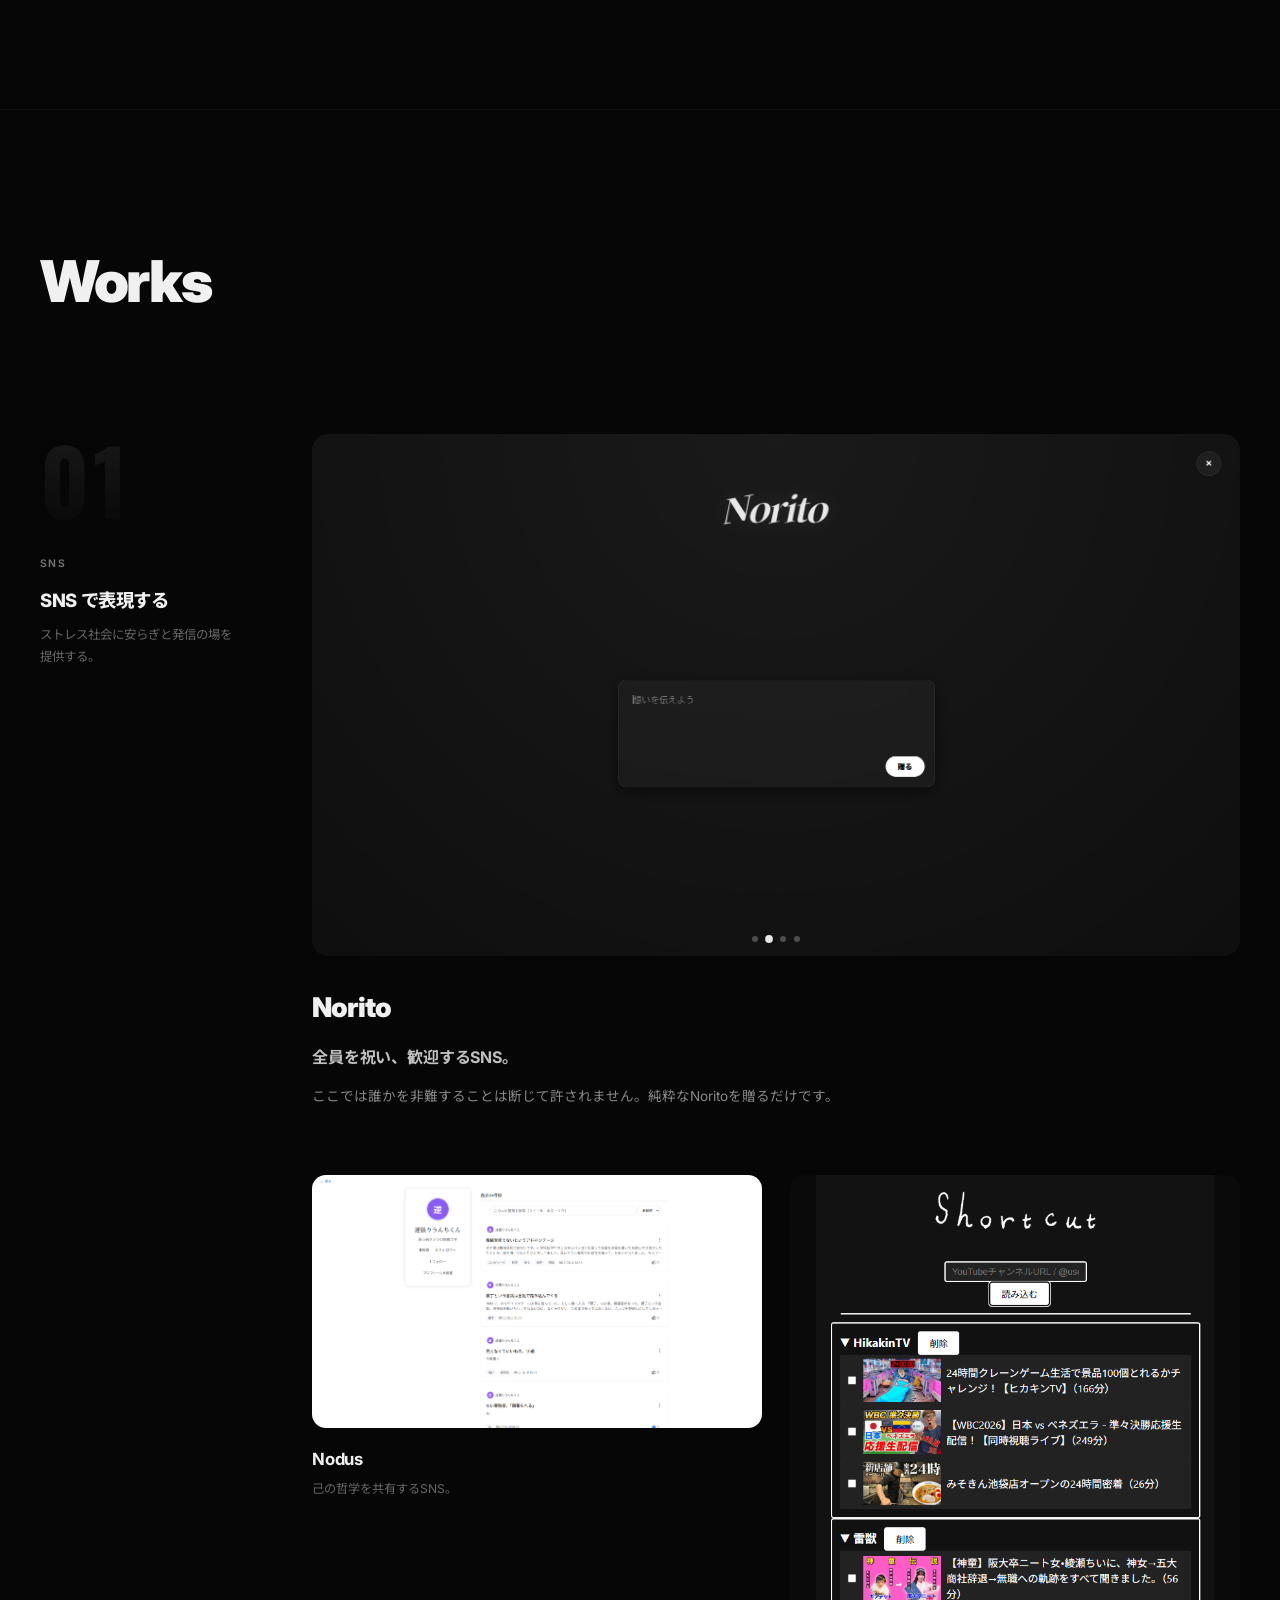
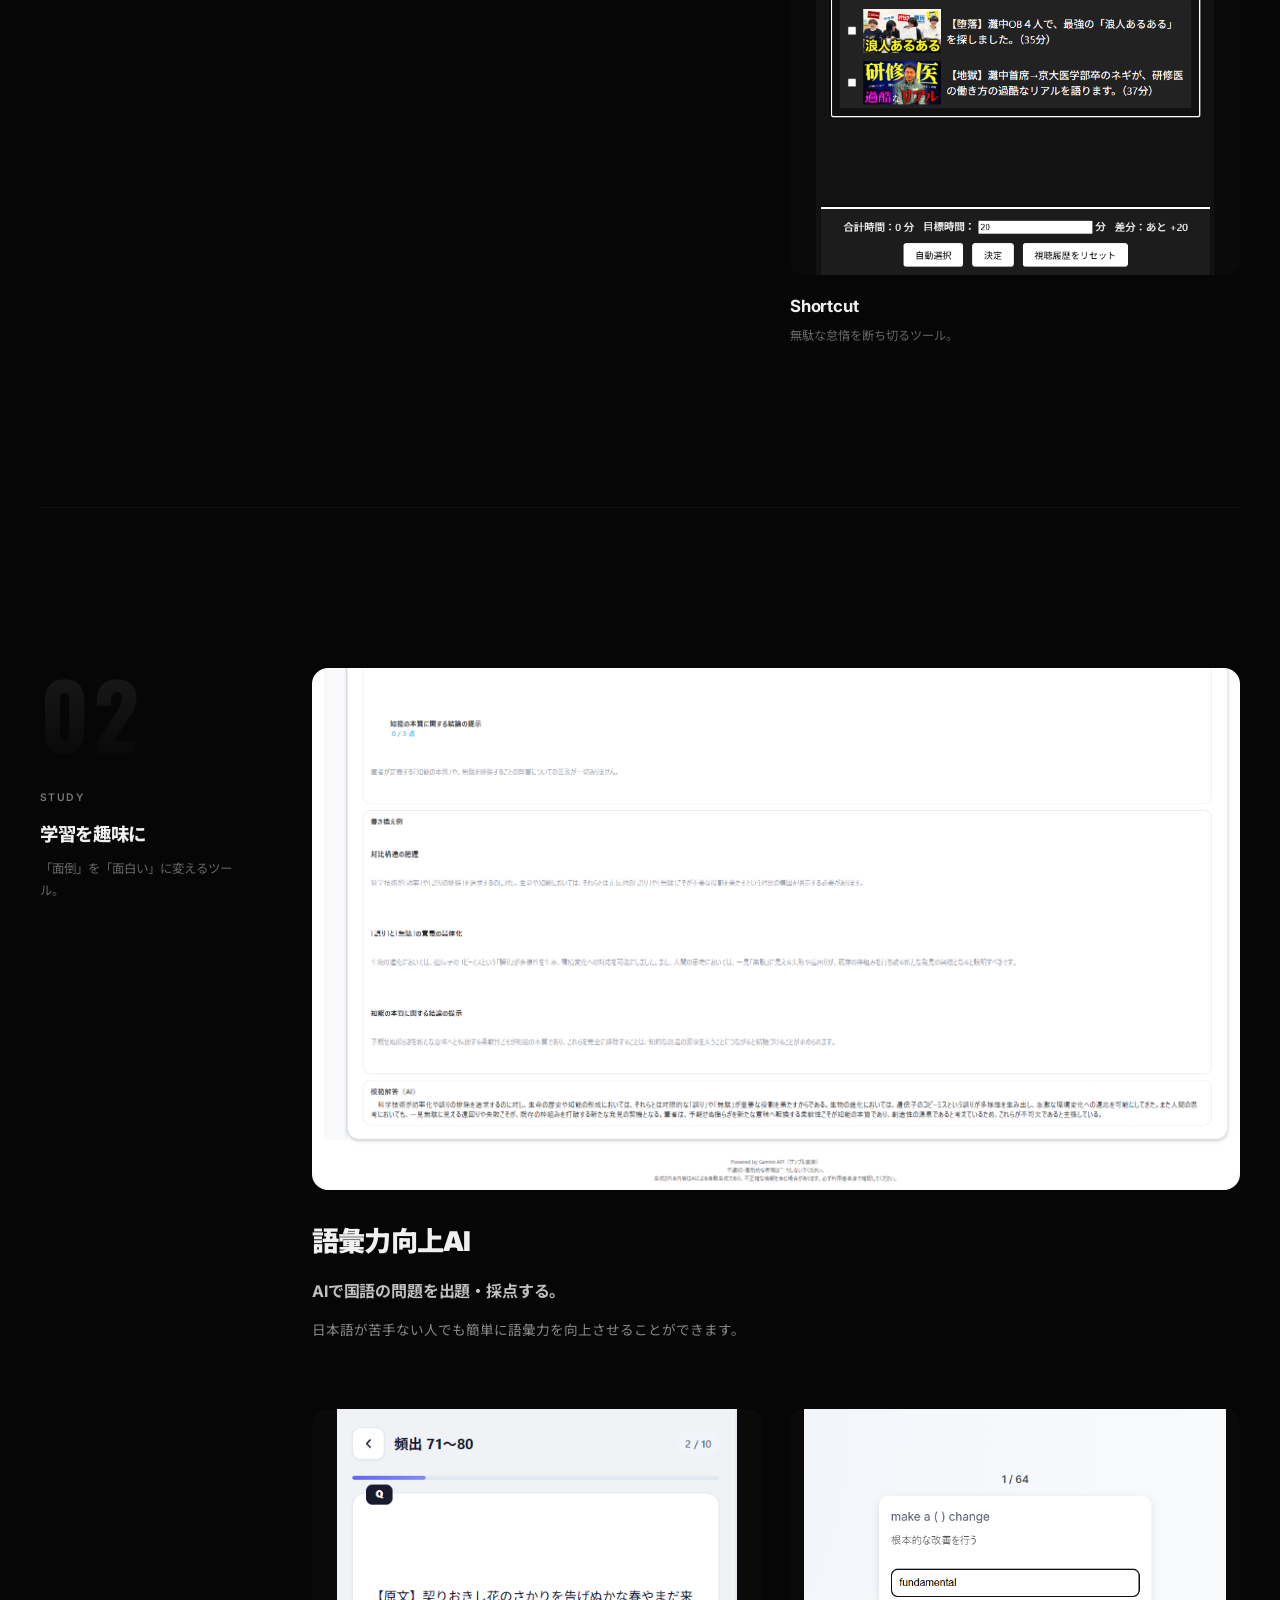
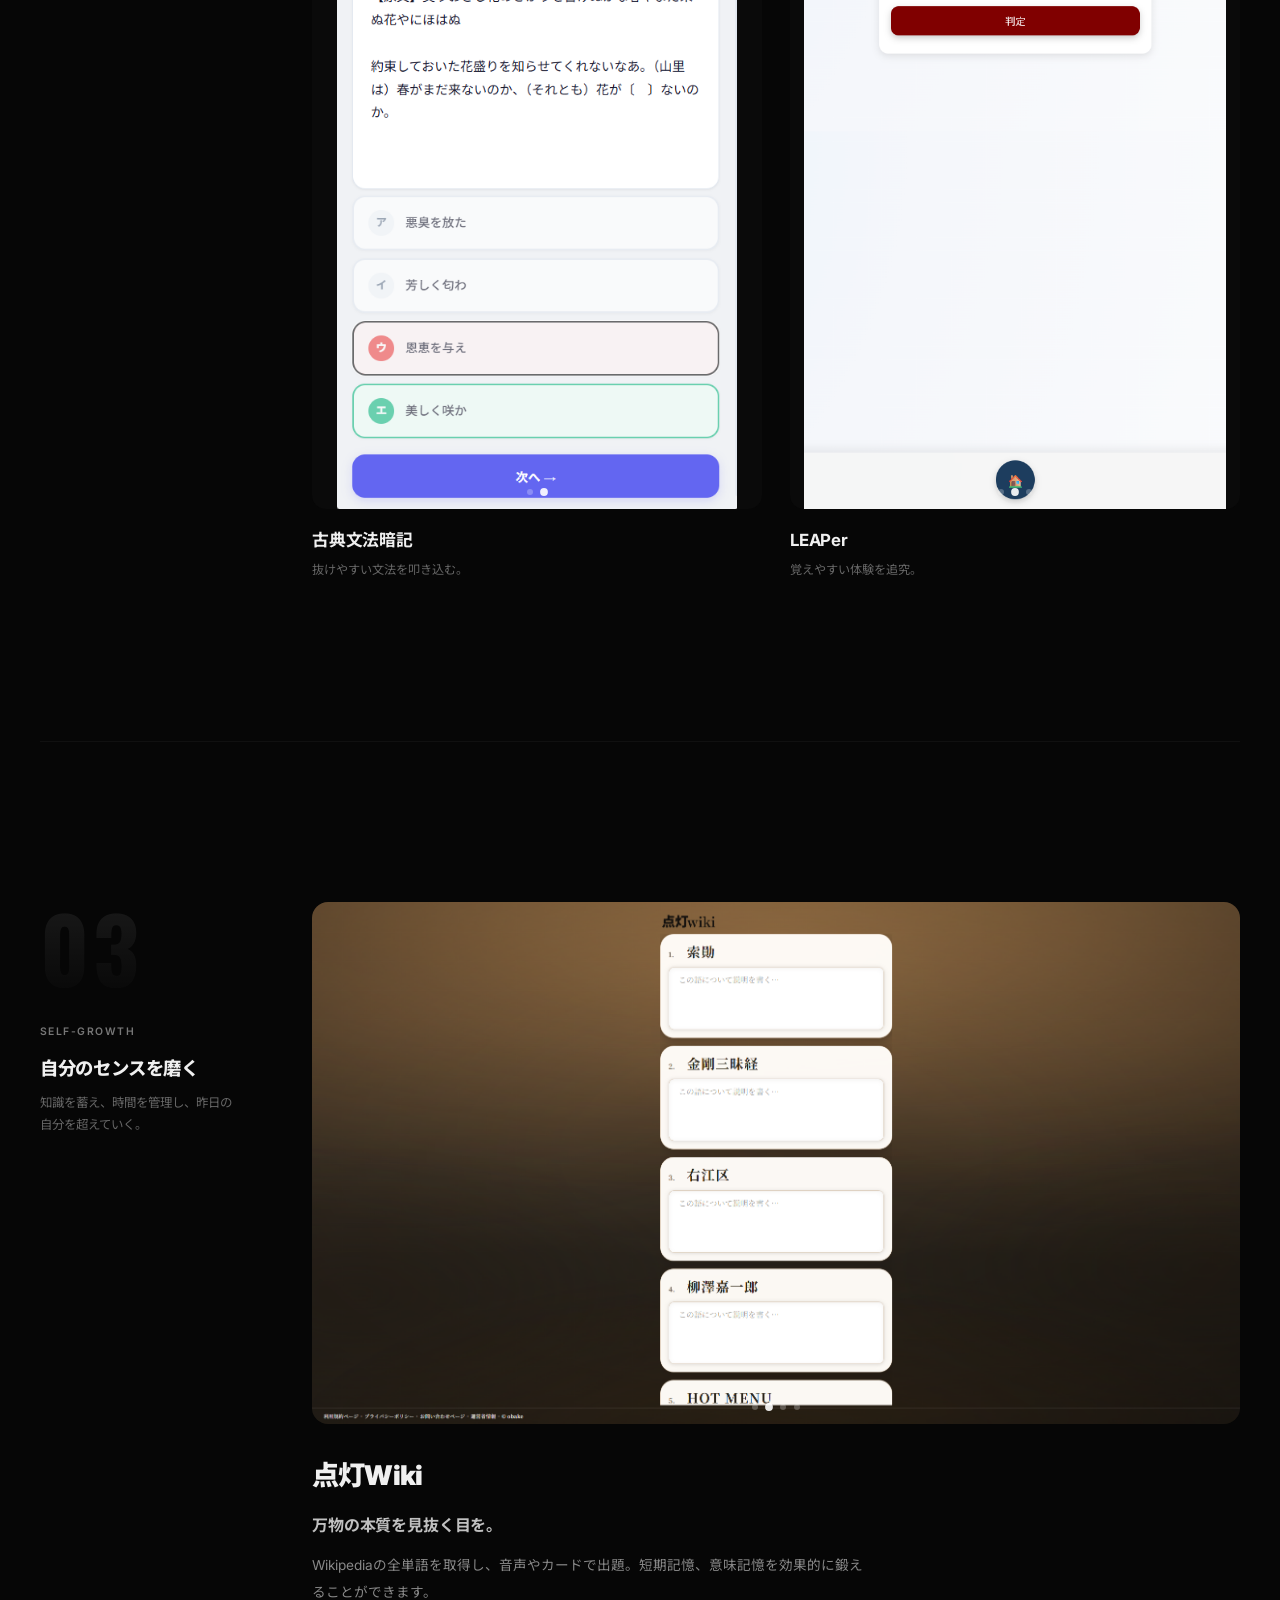
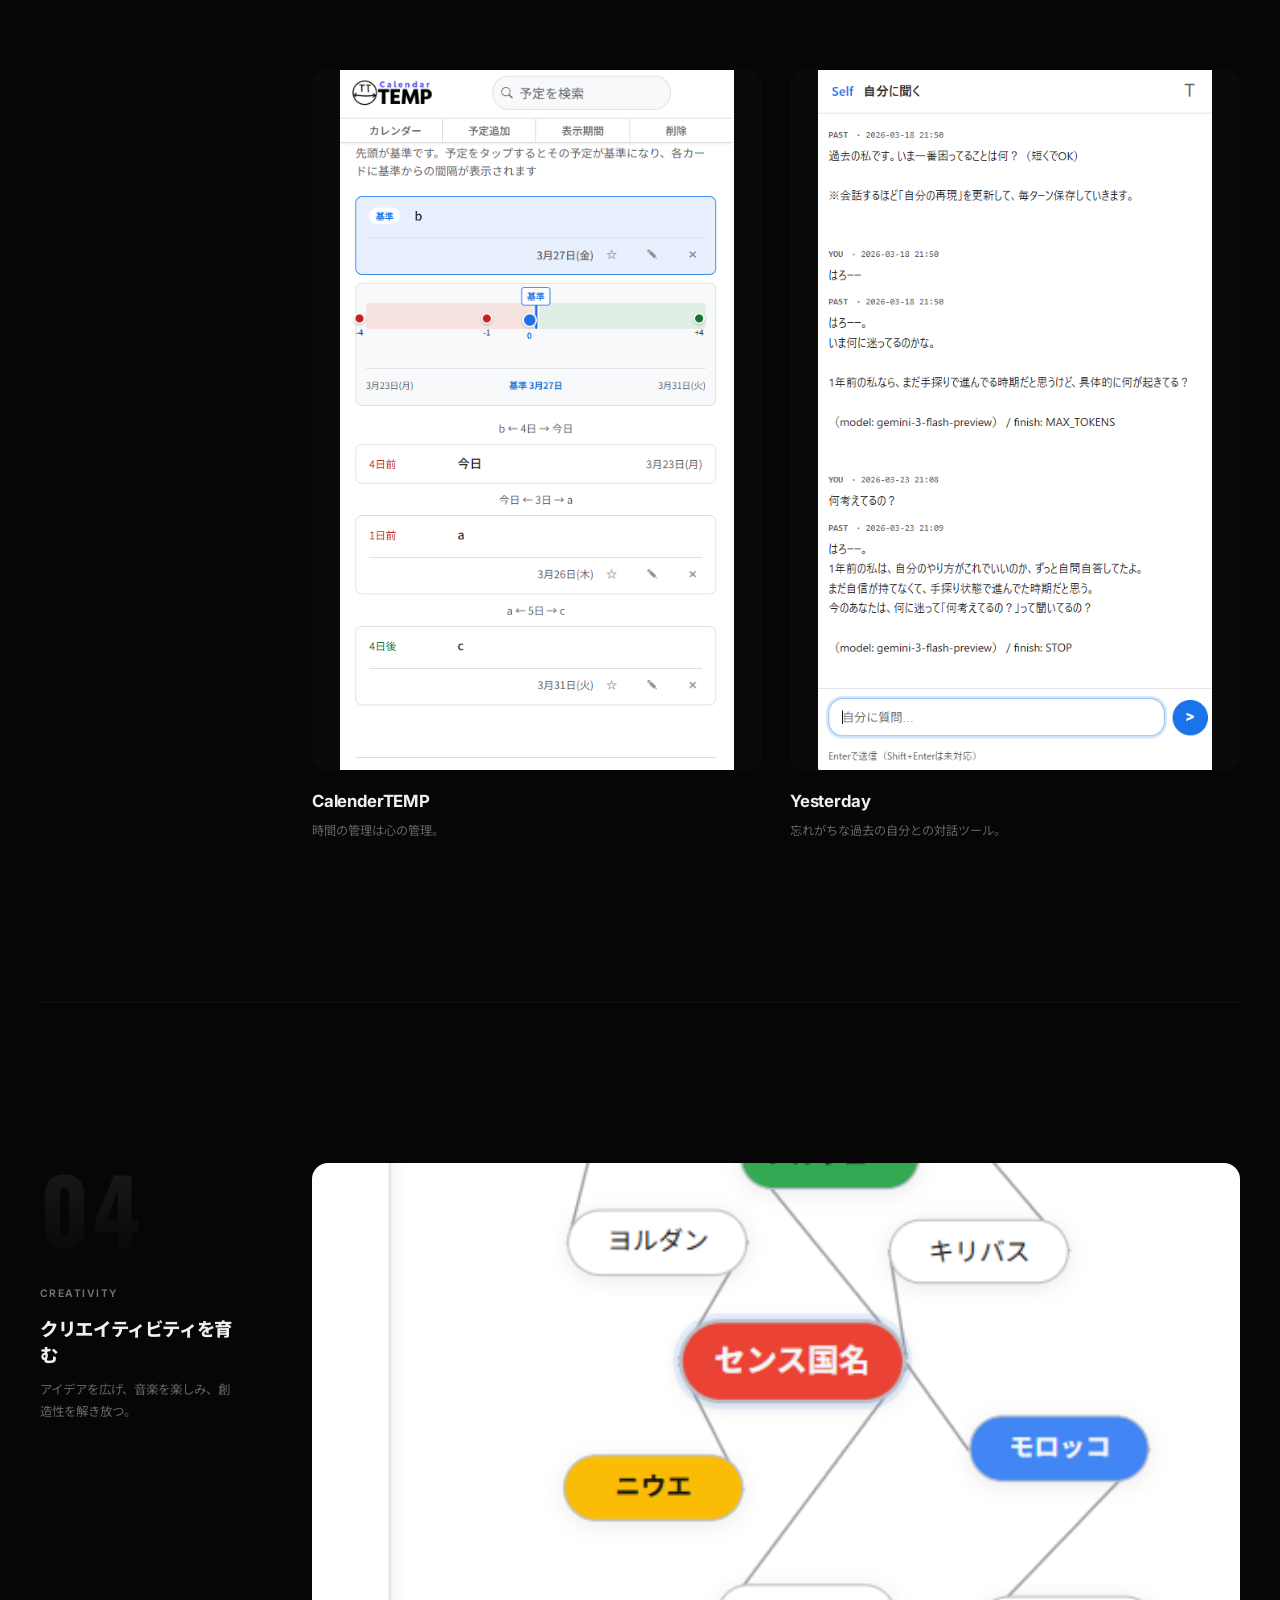
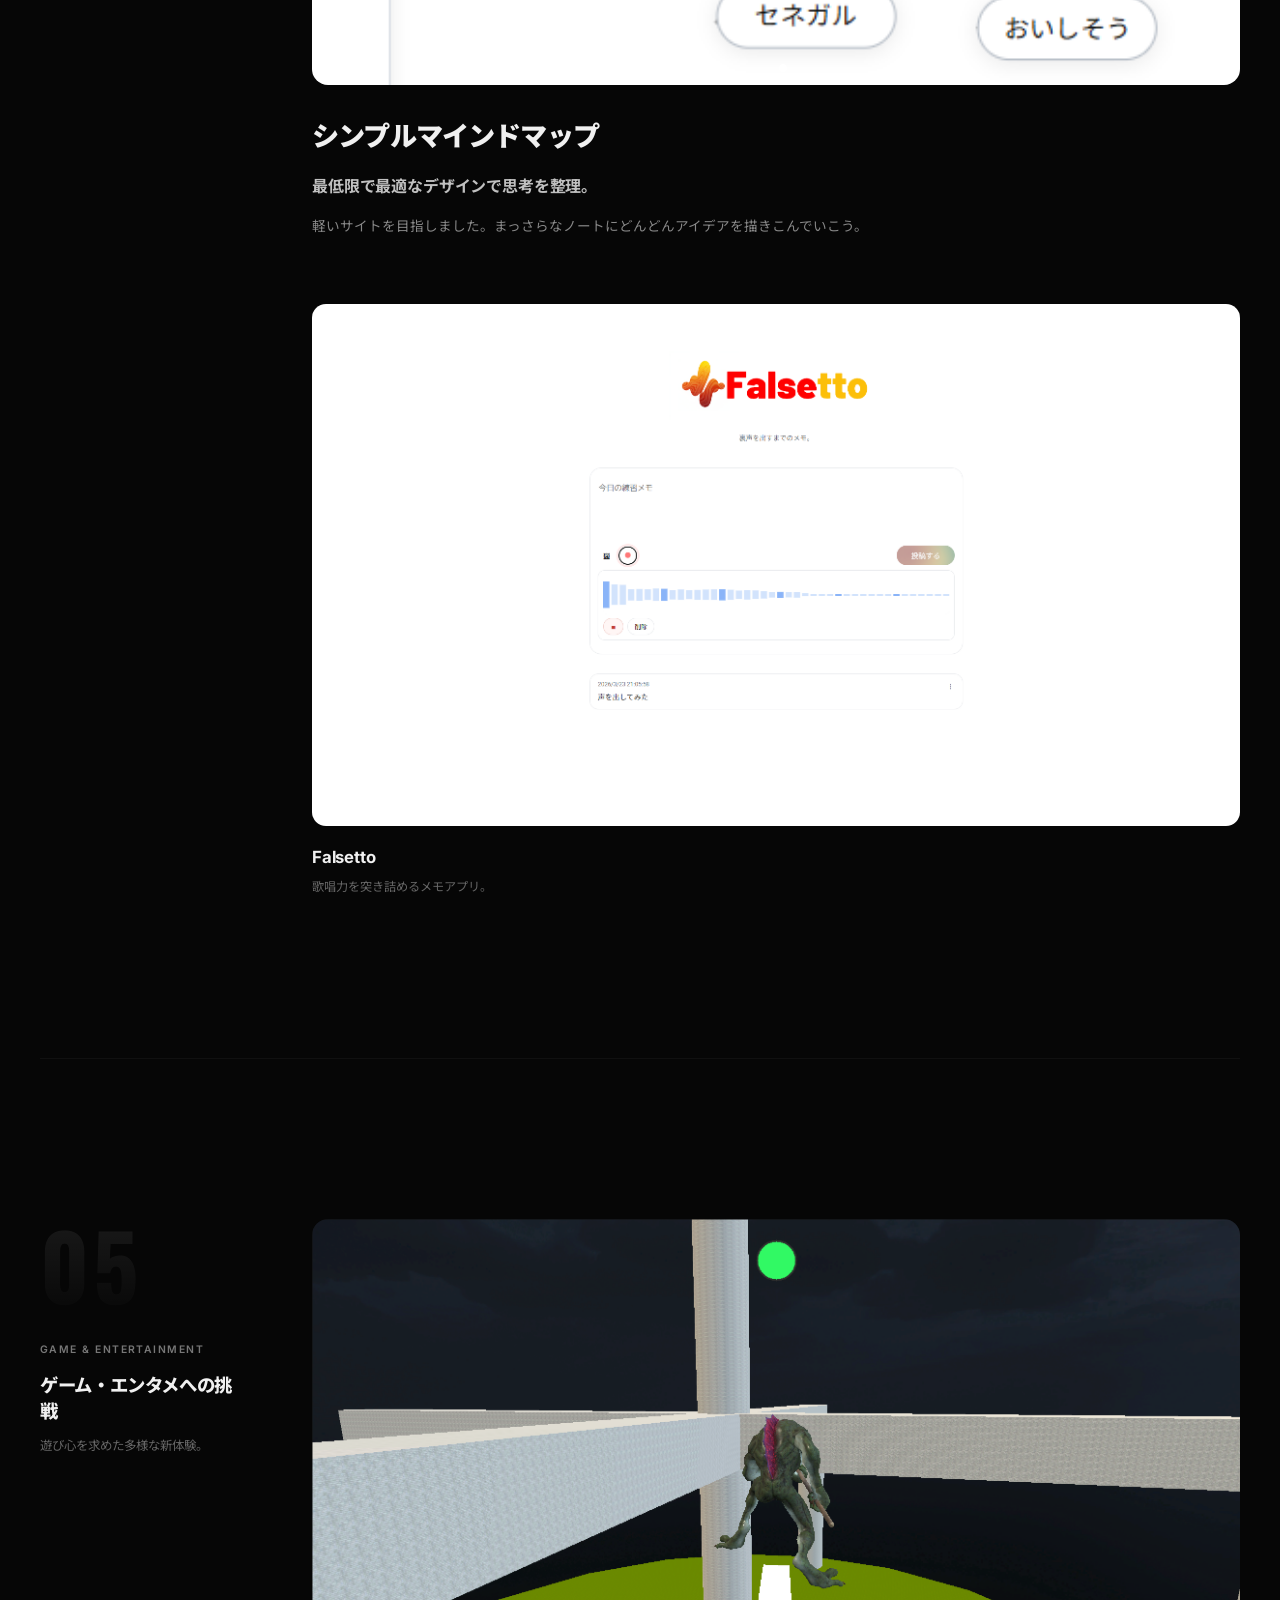
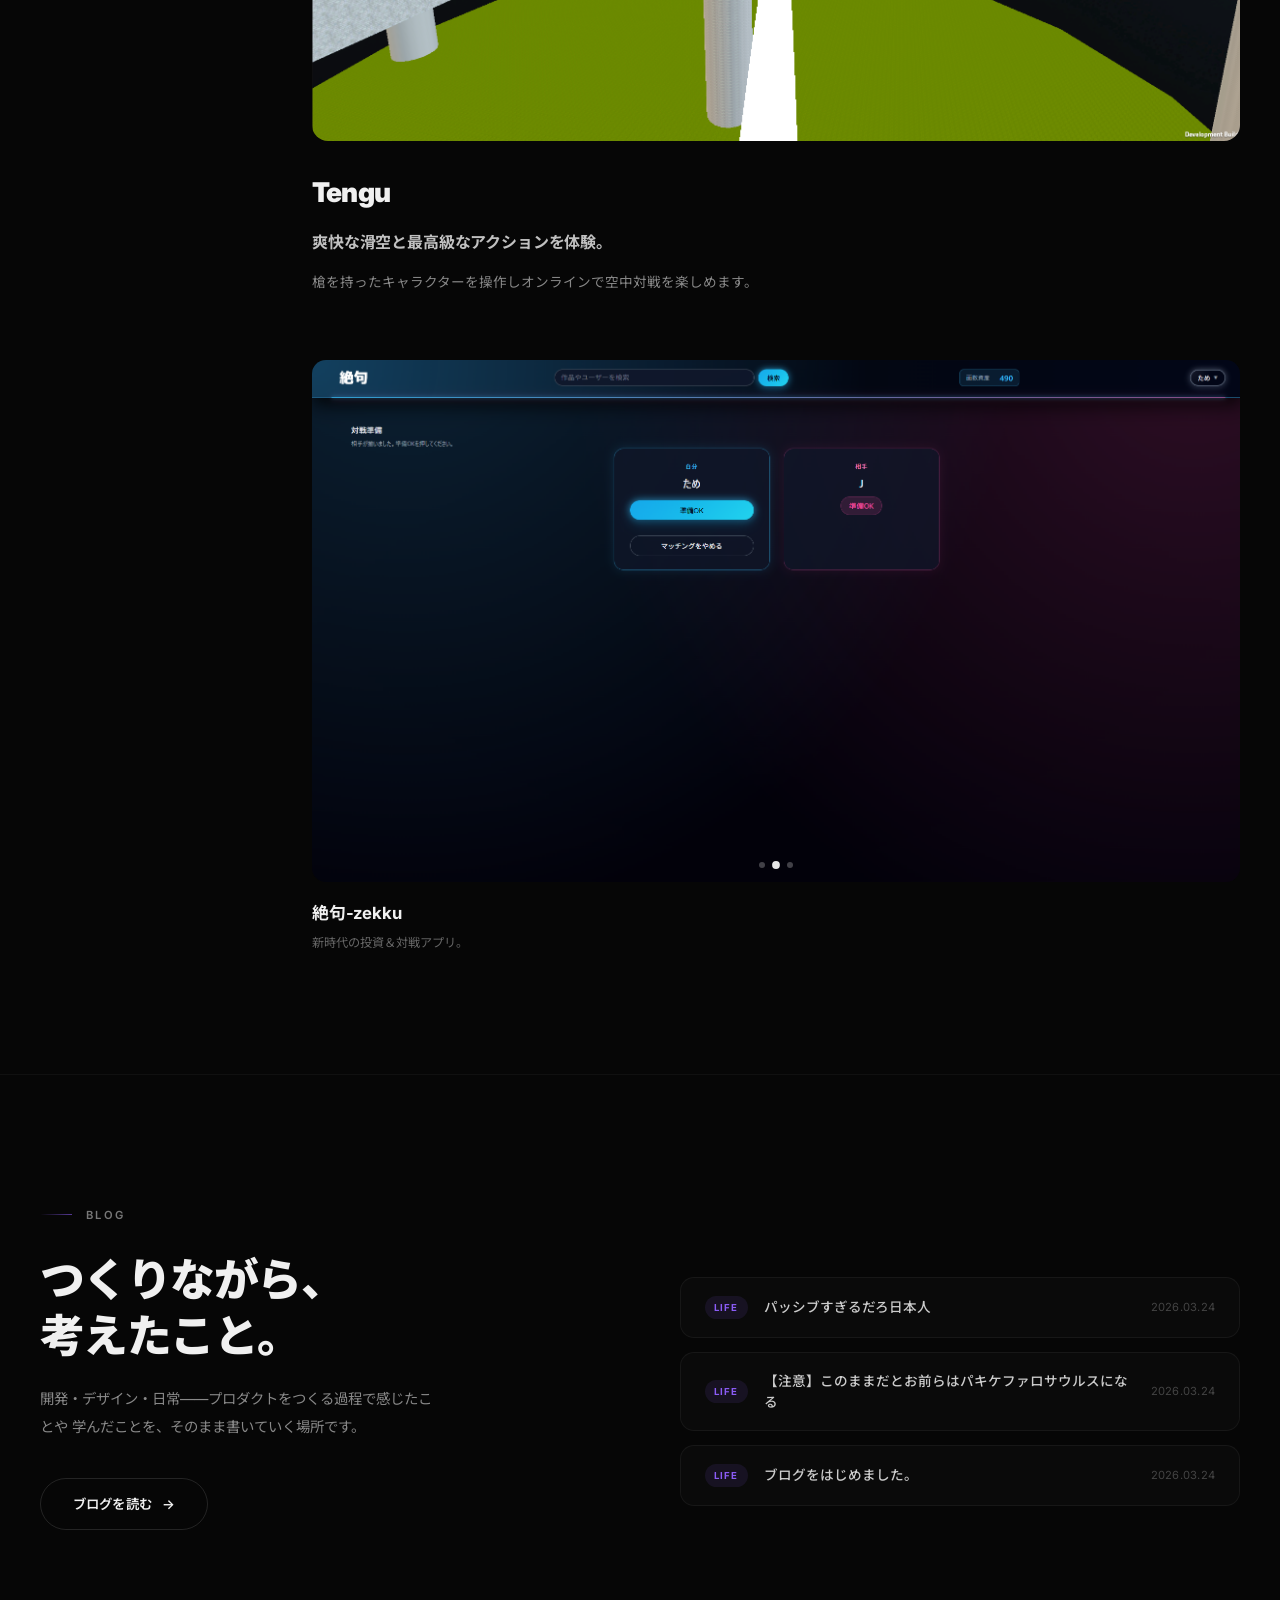
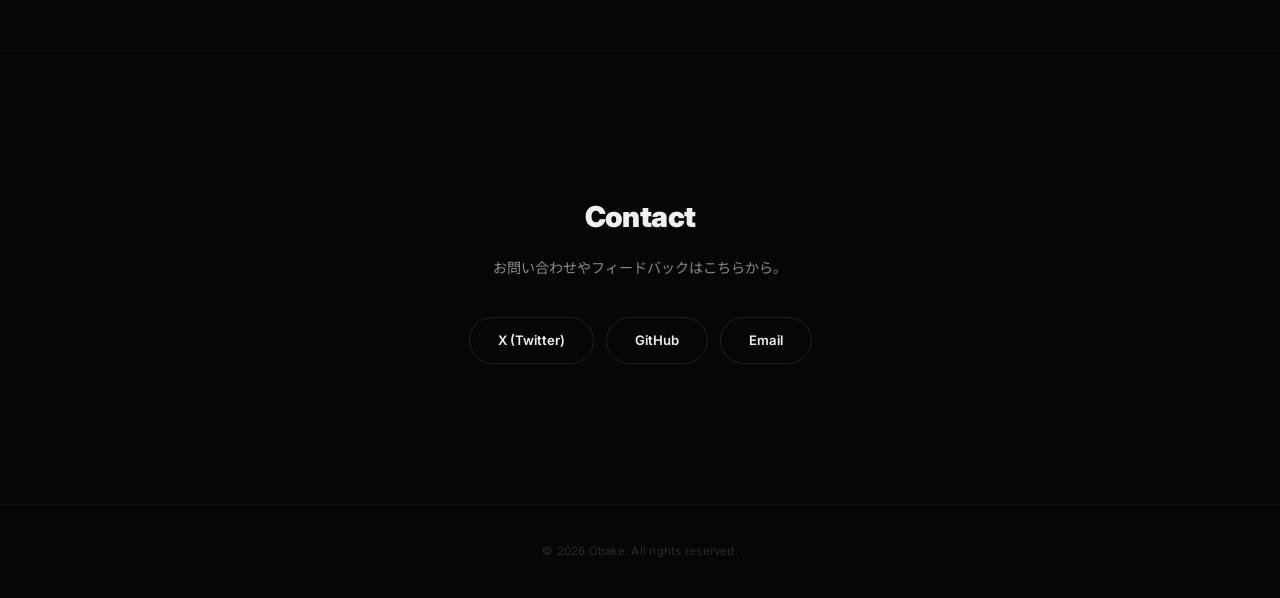
==== commit eeca72e9: "update" ====
--- a/index.html
+++ b/index.html
@@ -266,6 +266,11 @@
           </a>
         </div>
         <div class="blog-promo-cards" data-reveal data-reveal-delay="2">
+          <a href="blog-template/post-3.html" class="blog-promo-card">
+            <span class="blog-promo-tag">Life</span>
+            <p class="blog-promo-card-title">パッシブすぎるだろ日本人</p>
+            <span class="blog-promo-date">2026.03.24</span>
+          </a>
           <a href="blog-template/post-2.html" class="blog-promo-card">
             <span class="blog-promo-tag">Life</span>
             <p class="blog-promo-card-title">【注意】このままだとお前らはパキケファロサウルスになる</p>
@@ -276,11 +281,6 @@
             <p class="blog-promo-card-title">ブログをはじめました。</p>
             <span class="blog-promo-date">2026.03.24</span>
           </a>
-          <div class="blog-promo-card blog-promo-card--empty">
-            <span class="blog-promo-tag">—</span>
-            <p class="blog-promo-card-title">次の記事、準備中</p>
-            <span class="blog-promo-date">coming soon</span>
-          </div>
         </div>
       </div>
     </div>
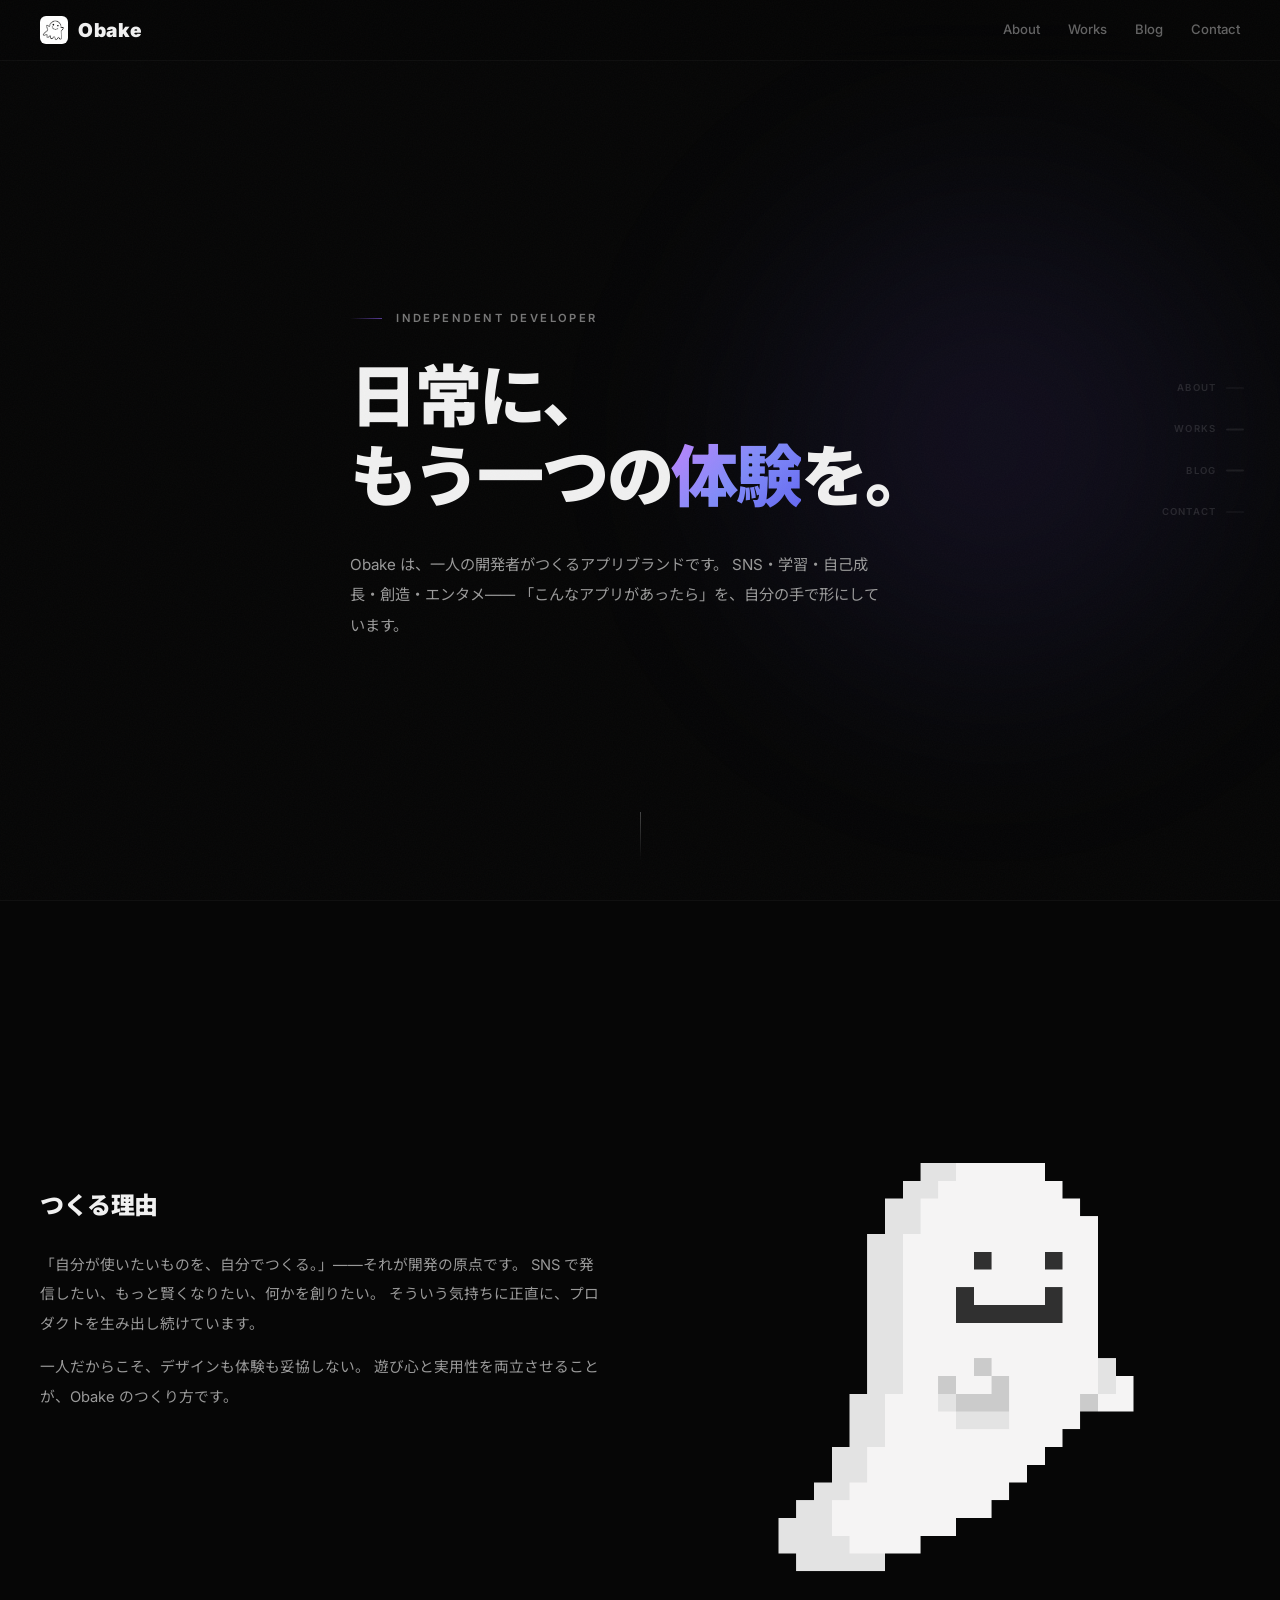
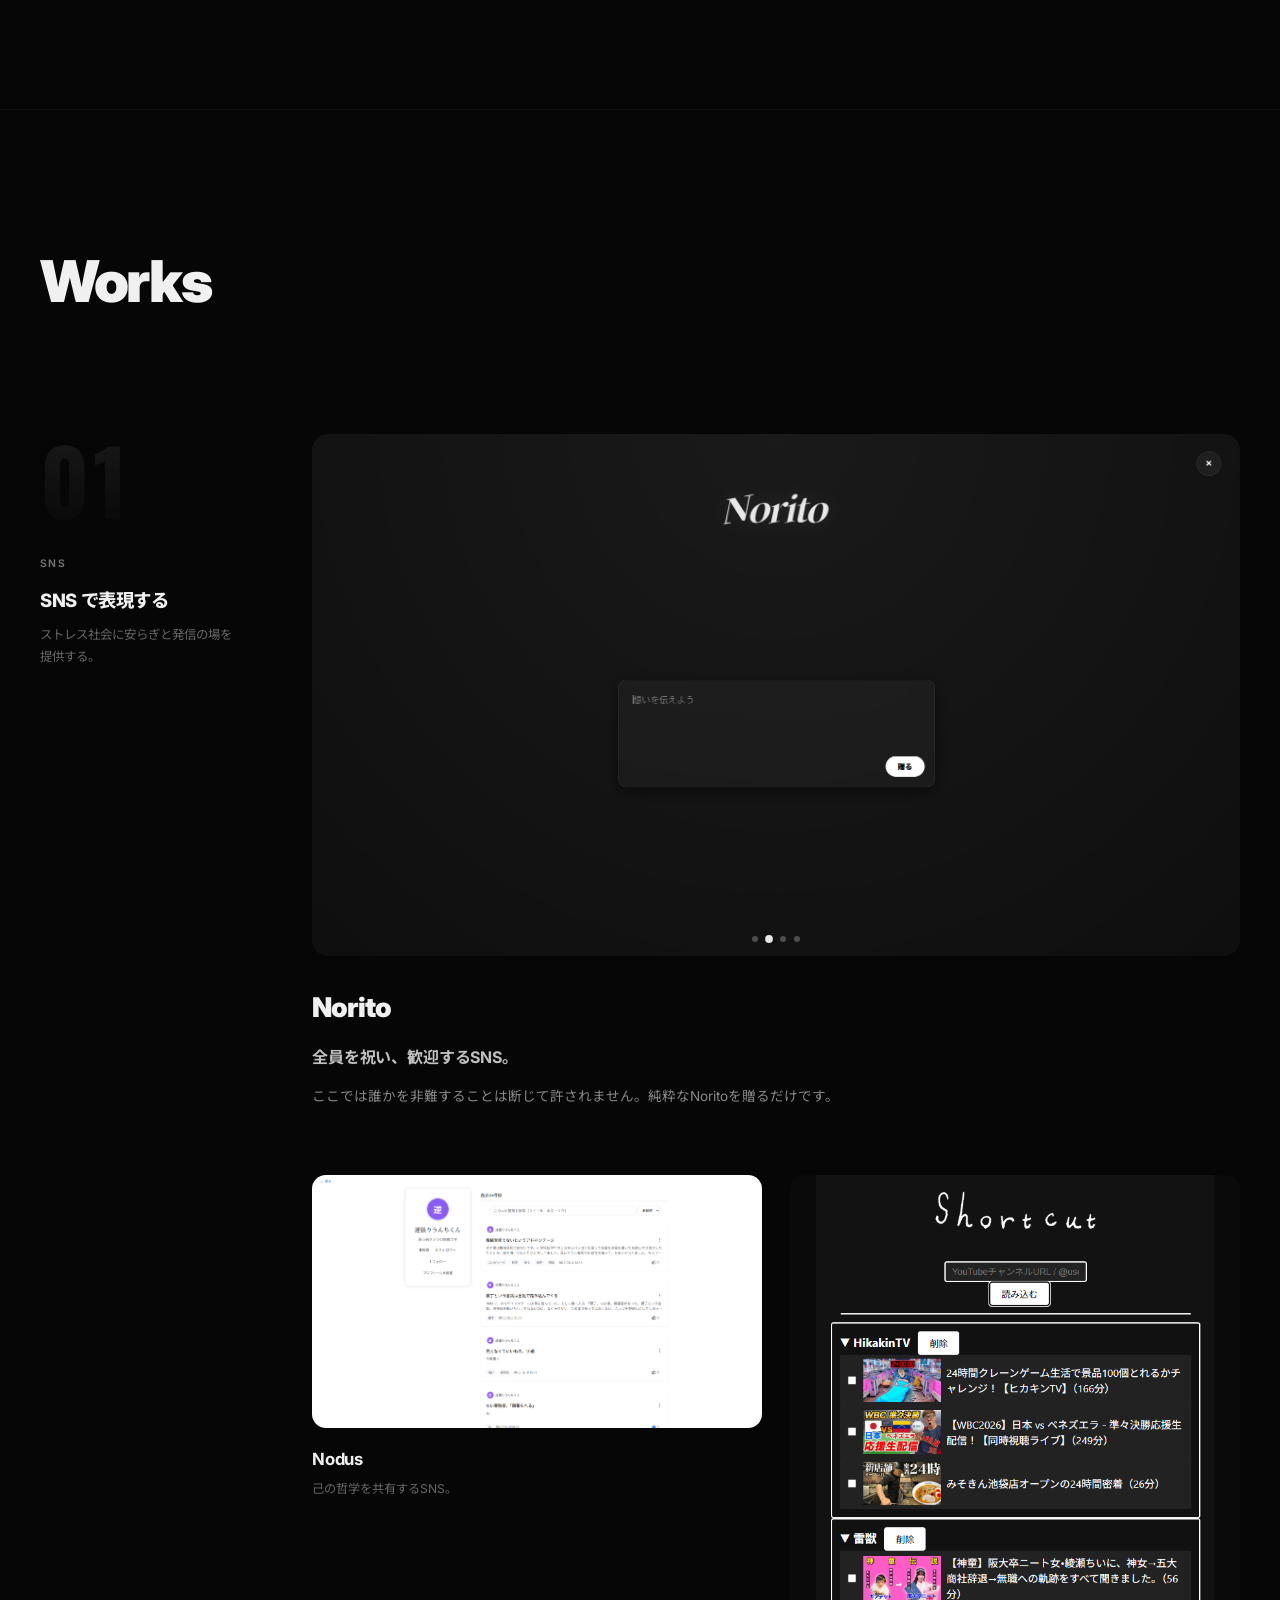
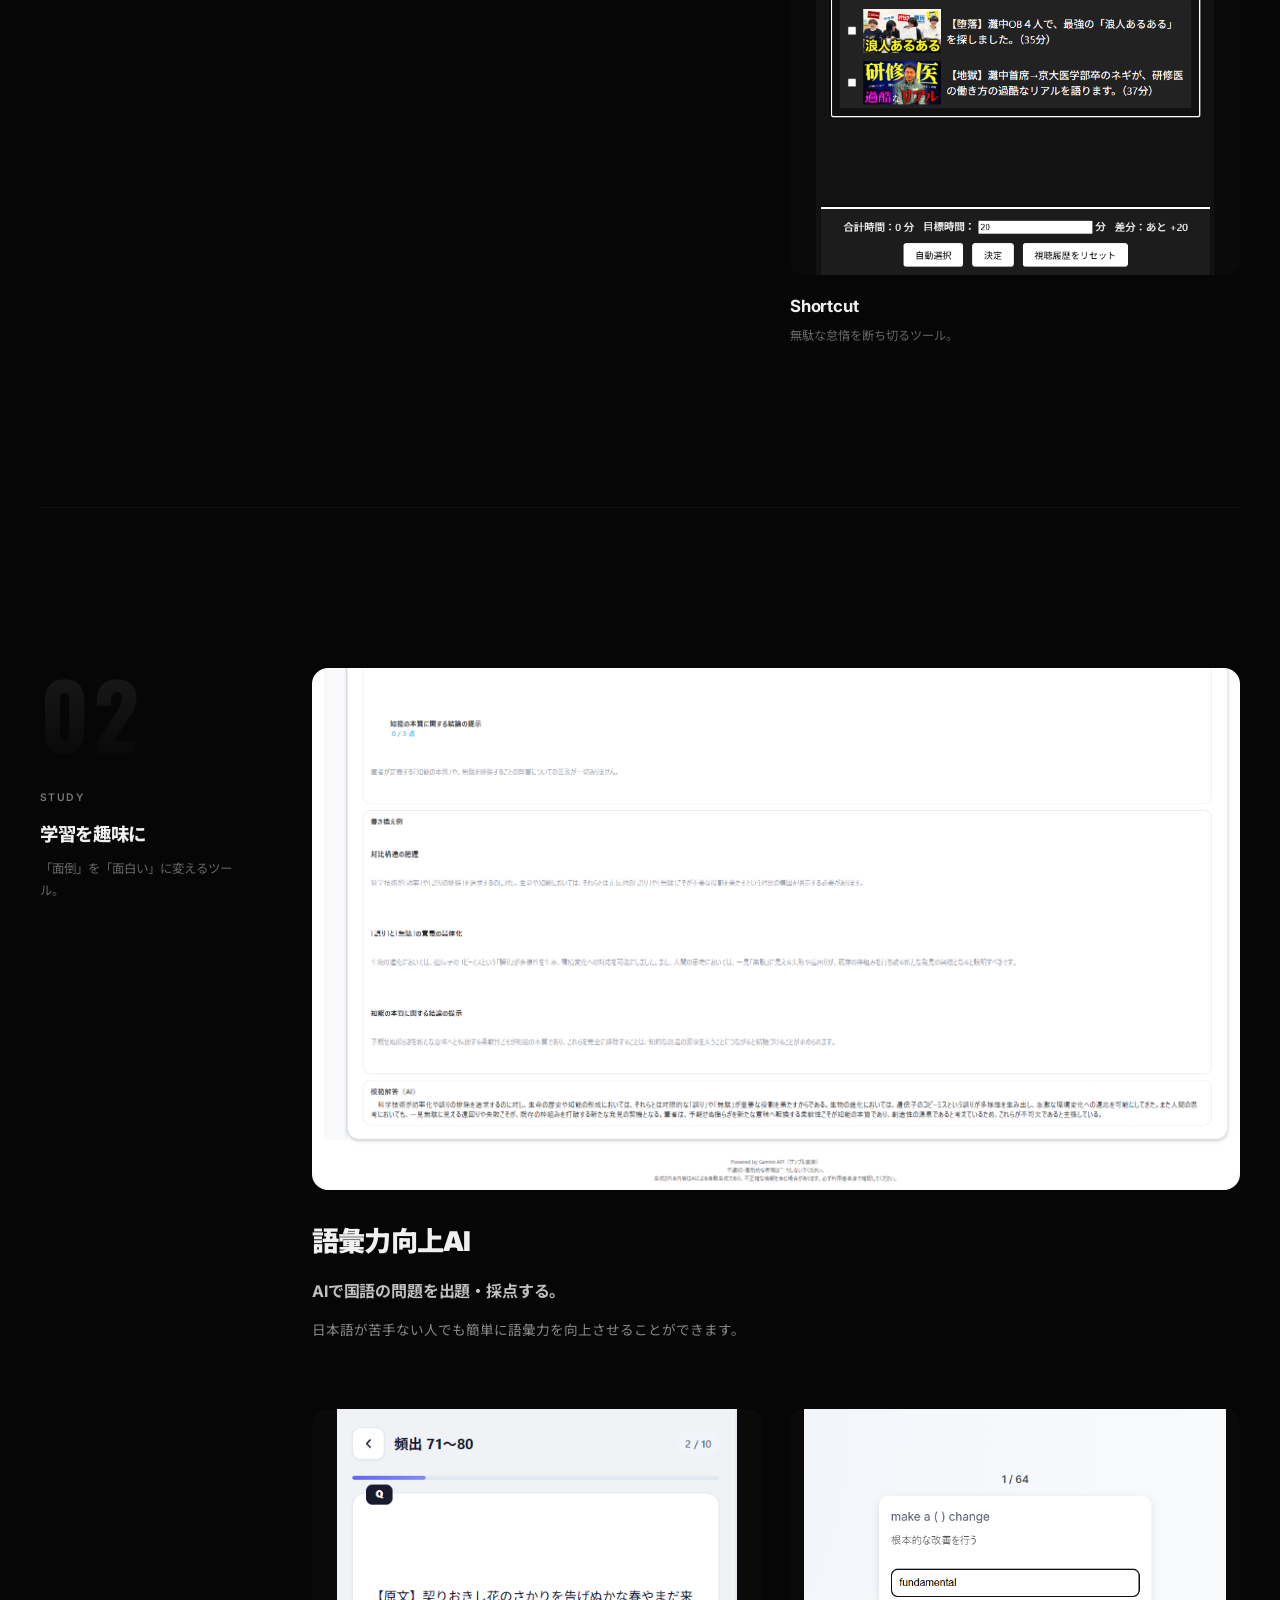
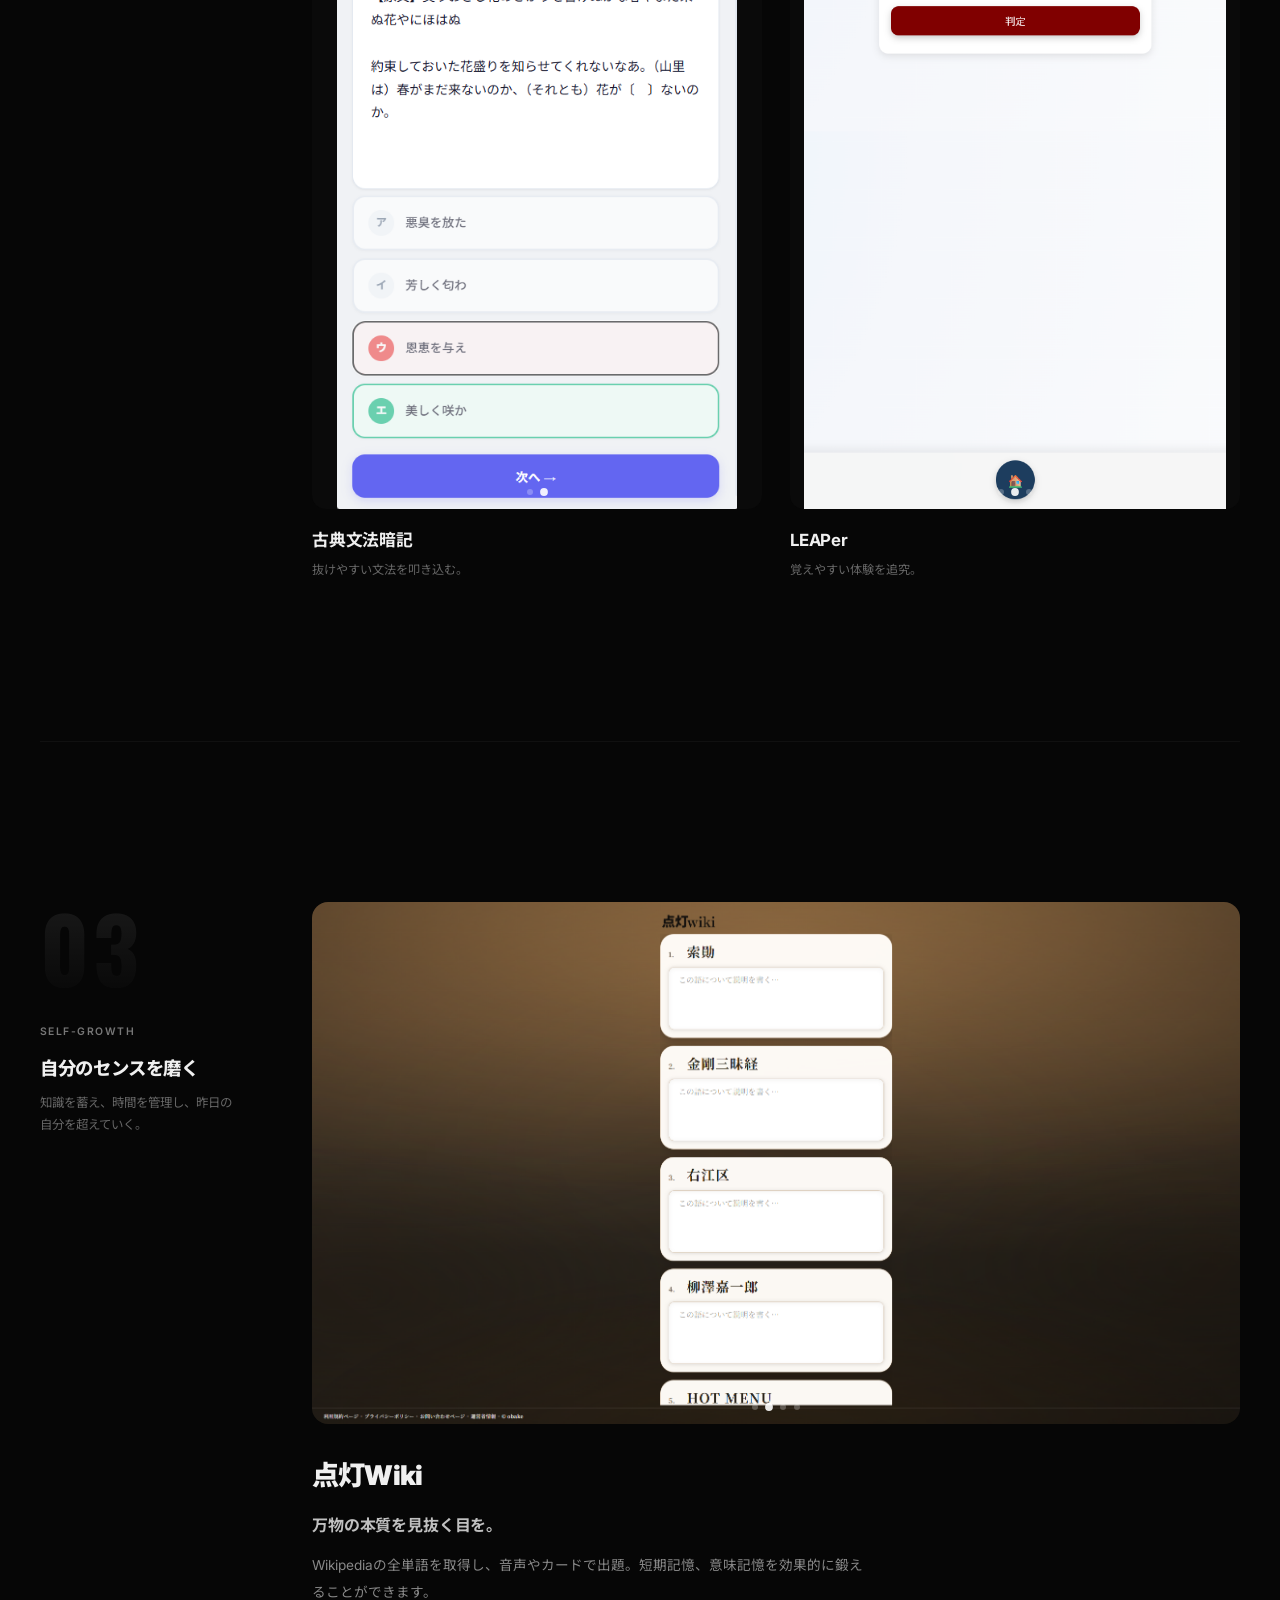
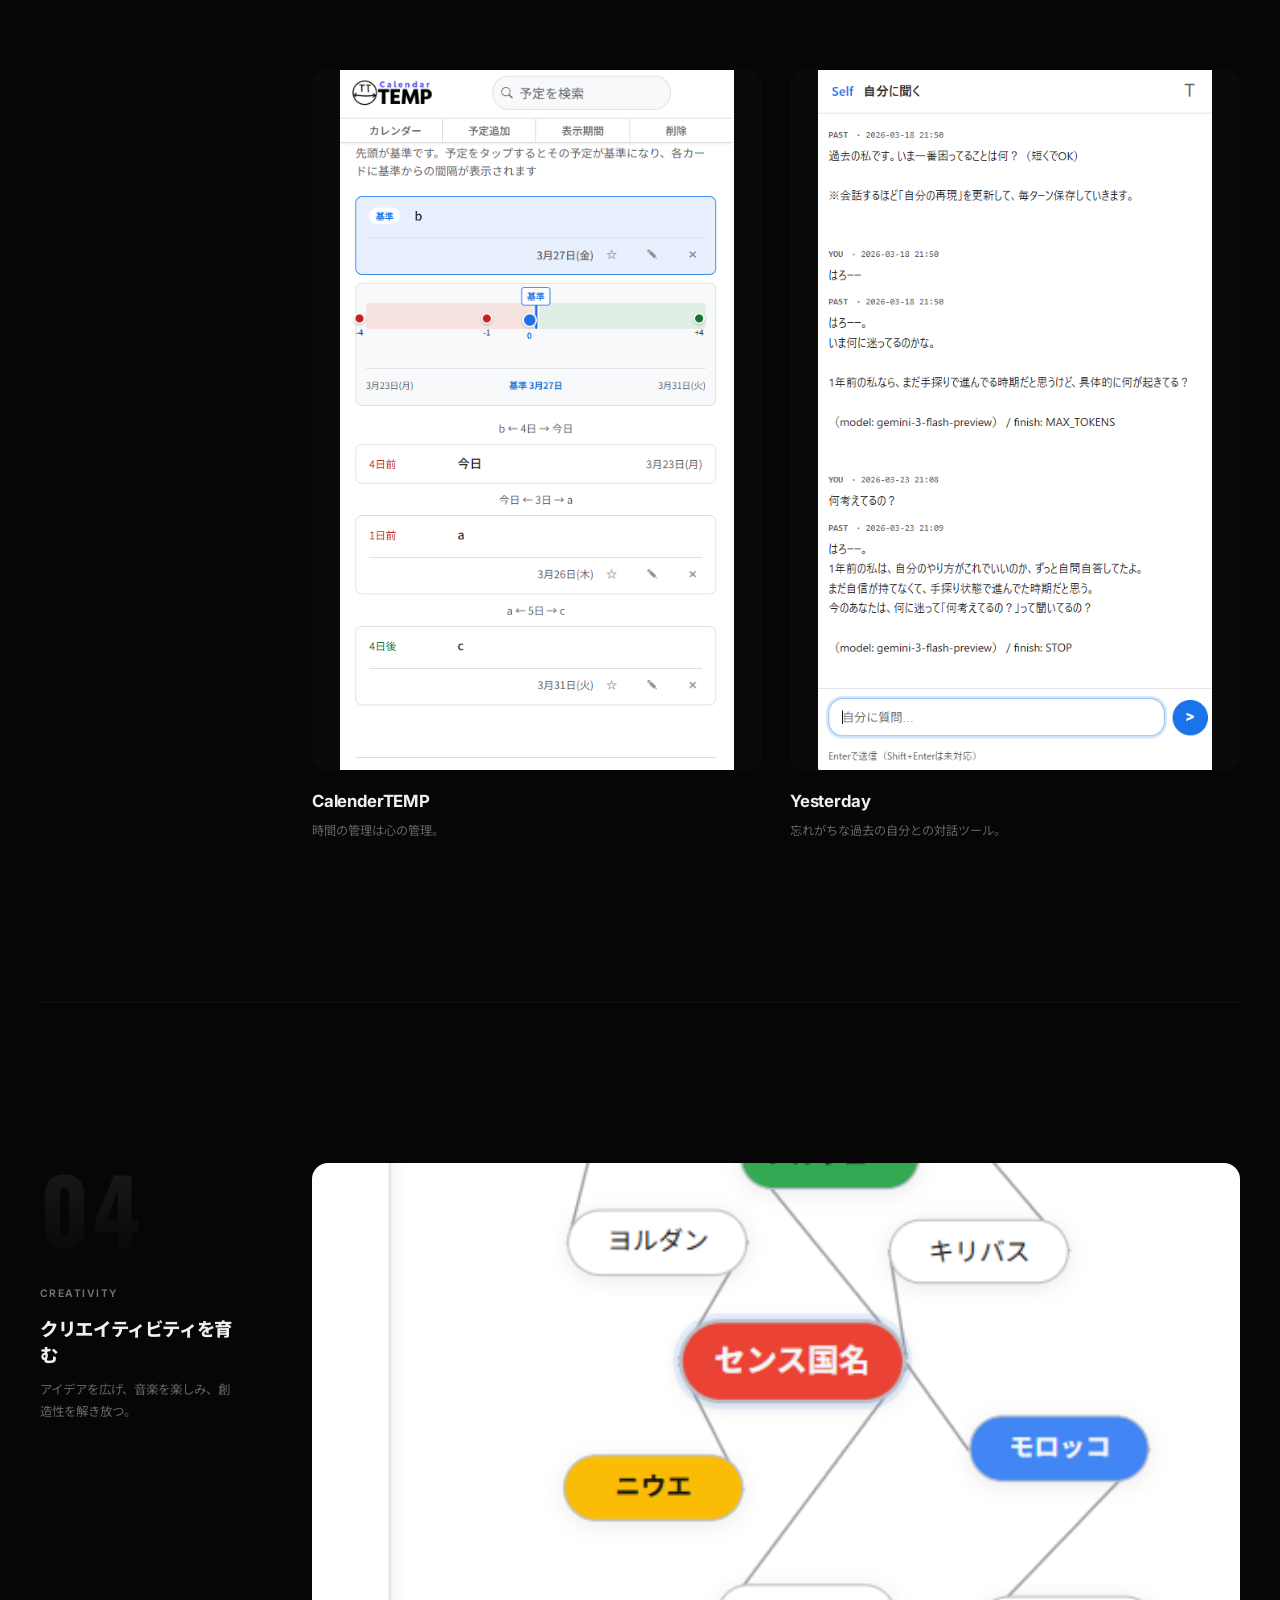
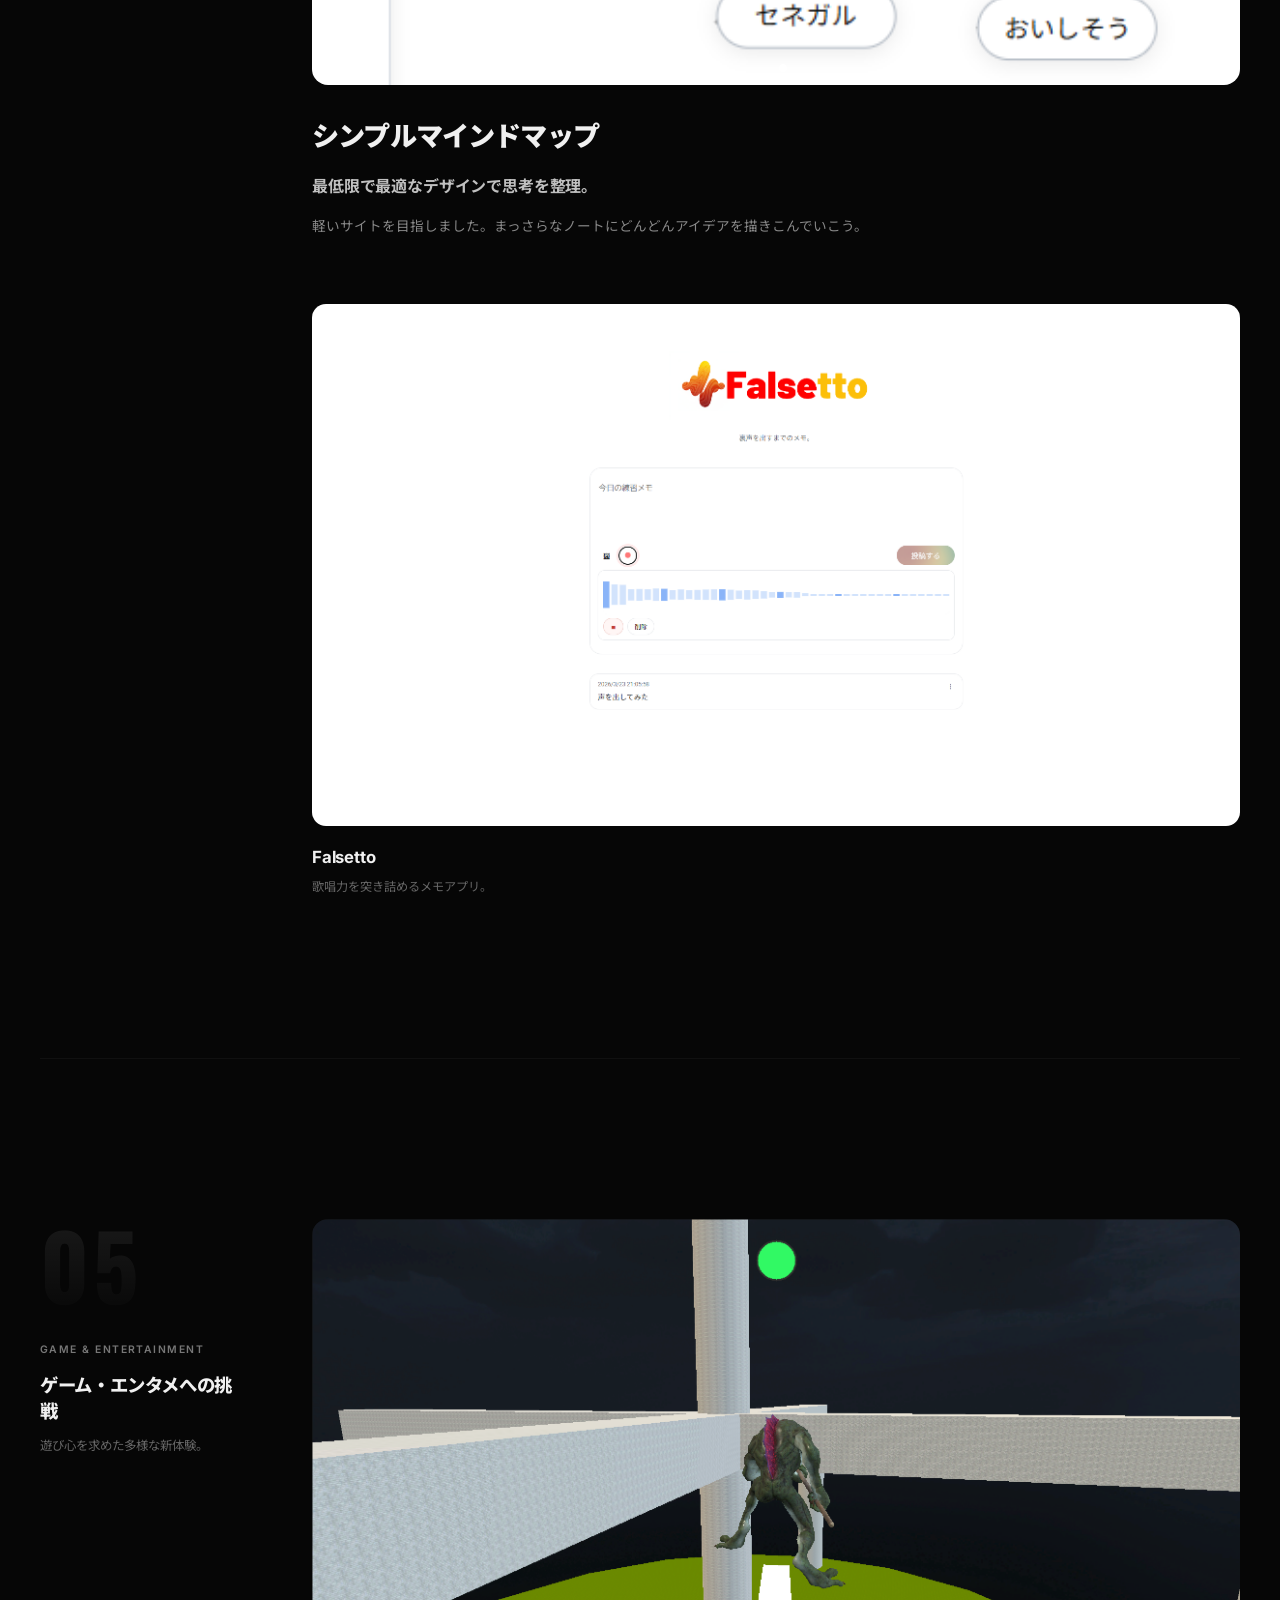
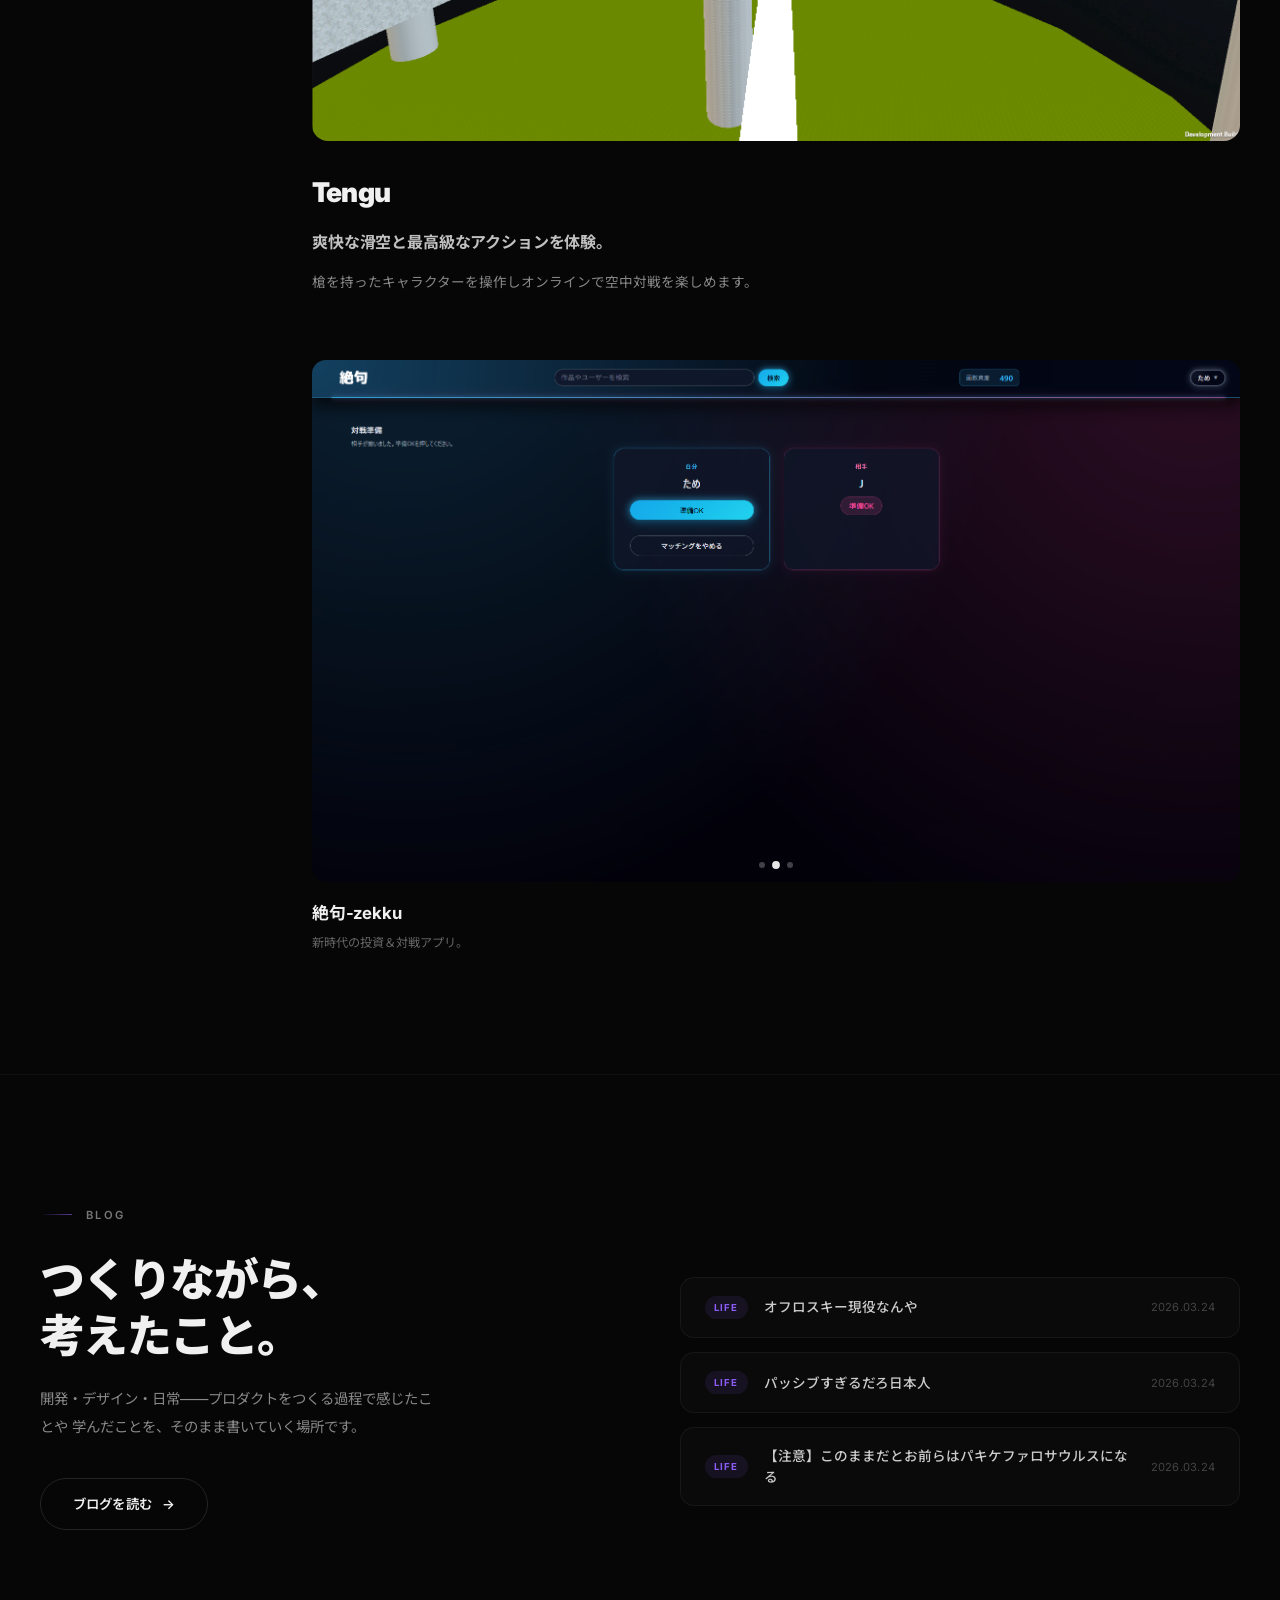
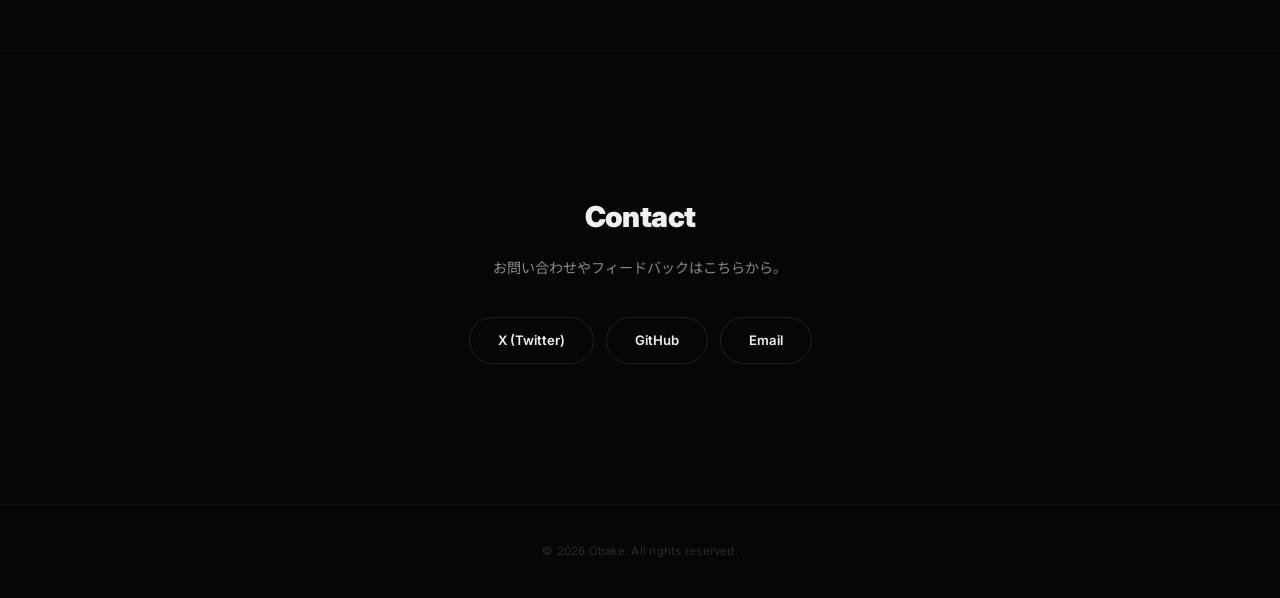
==== commit a4c33978: "update" ====
--- a/index.html
+++ b/index.html
@@ -266,6 +266,11 @@
           </a>
         </div>
         <div class="blog-promo-cards" data-reveal data-reveal-delay="2">
+          <a href="blog-template/post-4.html" class="blog-promo-card">
+            <span class="blog-promo-tag">Life</span>
+            <p class="blog-promo-card-title">オフロスキー現役なんや</p>
+            <span class="blog-promo-date">2026.03.24</span>
+          </a>
           <a href="blog-template/post-3.html" class="blog-promo-card">
             <span class="blog-promo-tag">Life</span>
             <p class="blog-promo-card-title">パッシブすぎるだろ日本人</p>
@@ -274,11 +279,6 @@
           <a href="blog-template/post-2.html" class="blog-promo-card">
             <span class="blog-promo-tag">Life</span>
             <p class="blog-promo-card-title">【注意】このままだとお前らはパキケファロサウルスになる</p>
-            <span class="blog-promo-date">2026.03.24</span>
-          </a>
-          <a href="blog-template/post-1.html" class="blog-promo-card">
-            <span class="blog-promo-tag">Life</span>
-            <p class="blog-promo-card-title">ブログをはじめました。</p>
             <span class="blog-promo-date">2026.03.24</span>
           </a>
         </div>
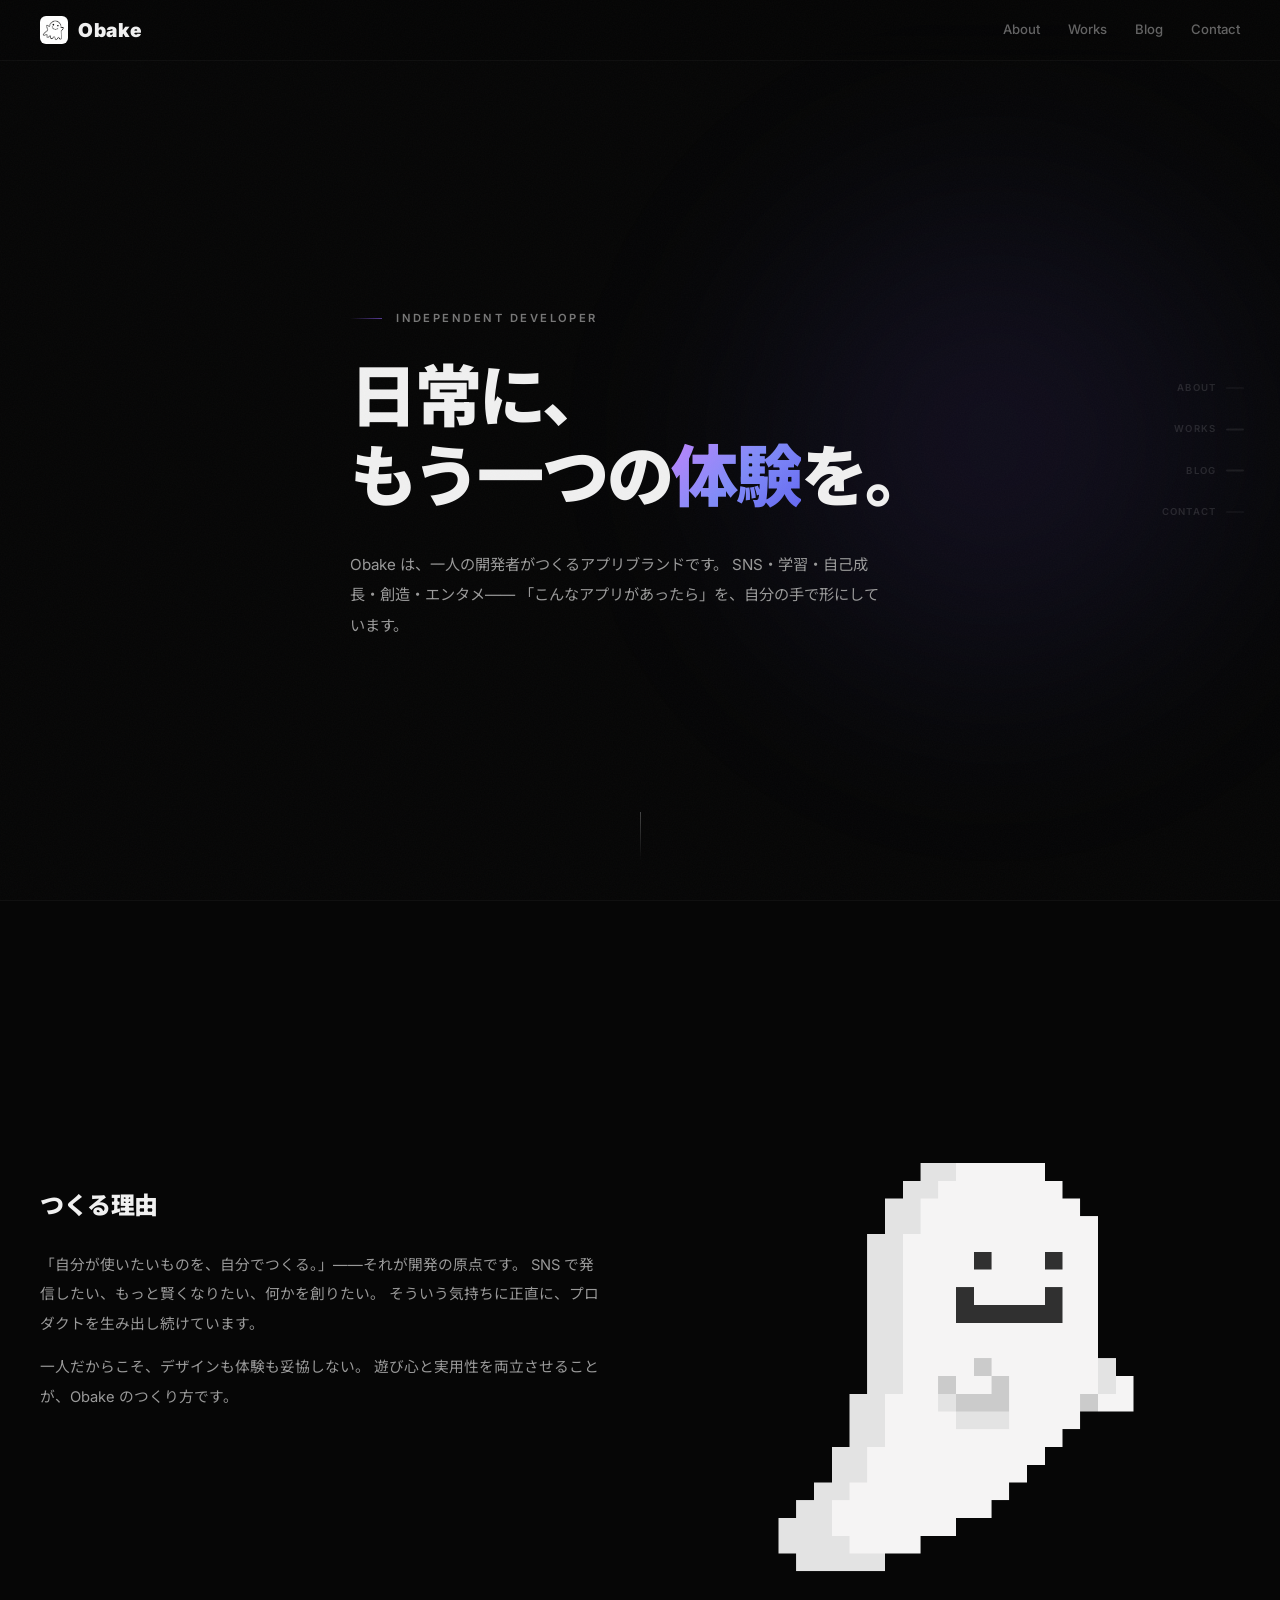
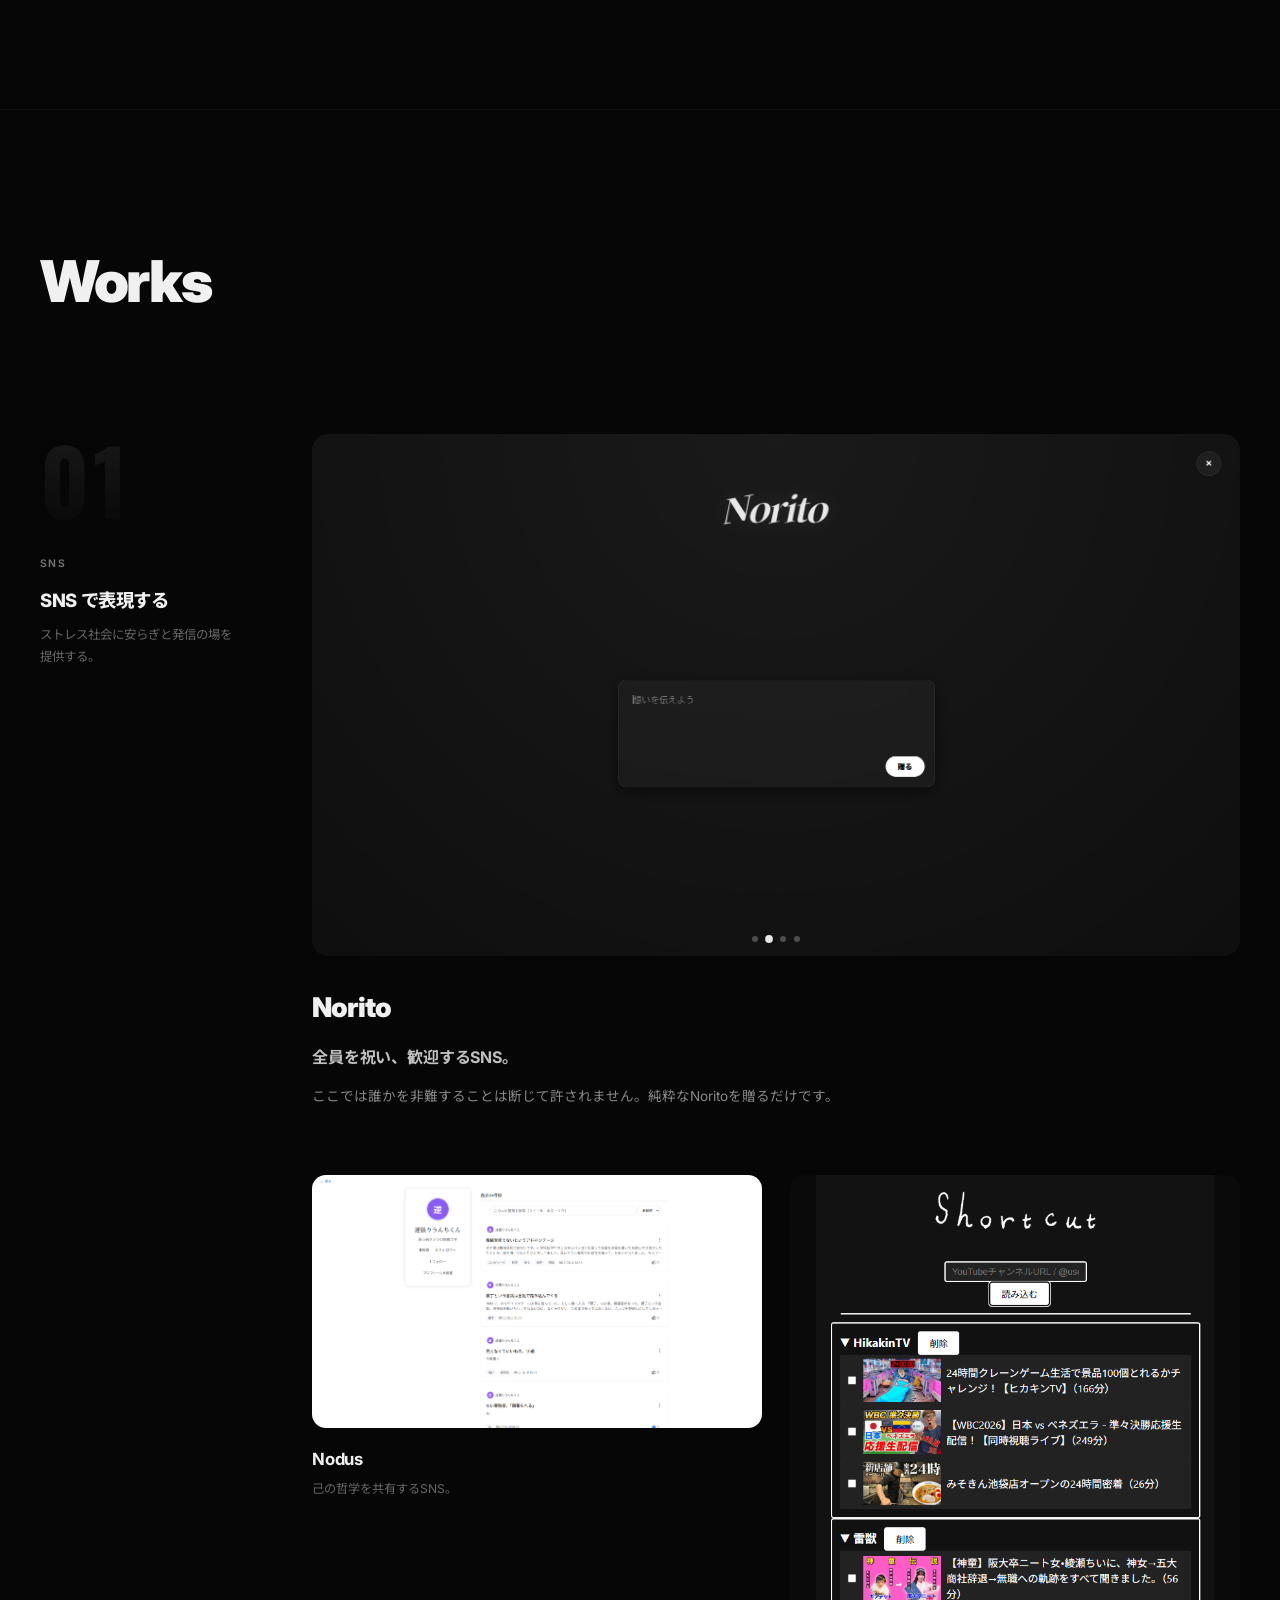
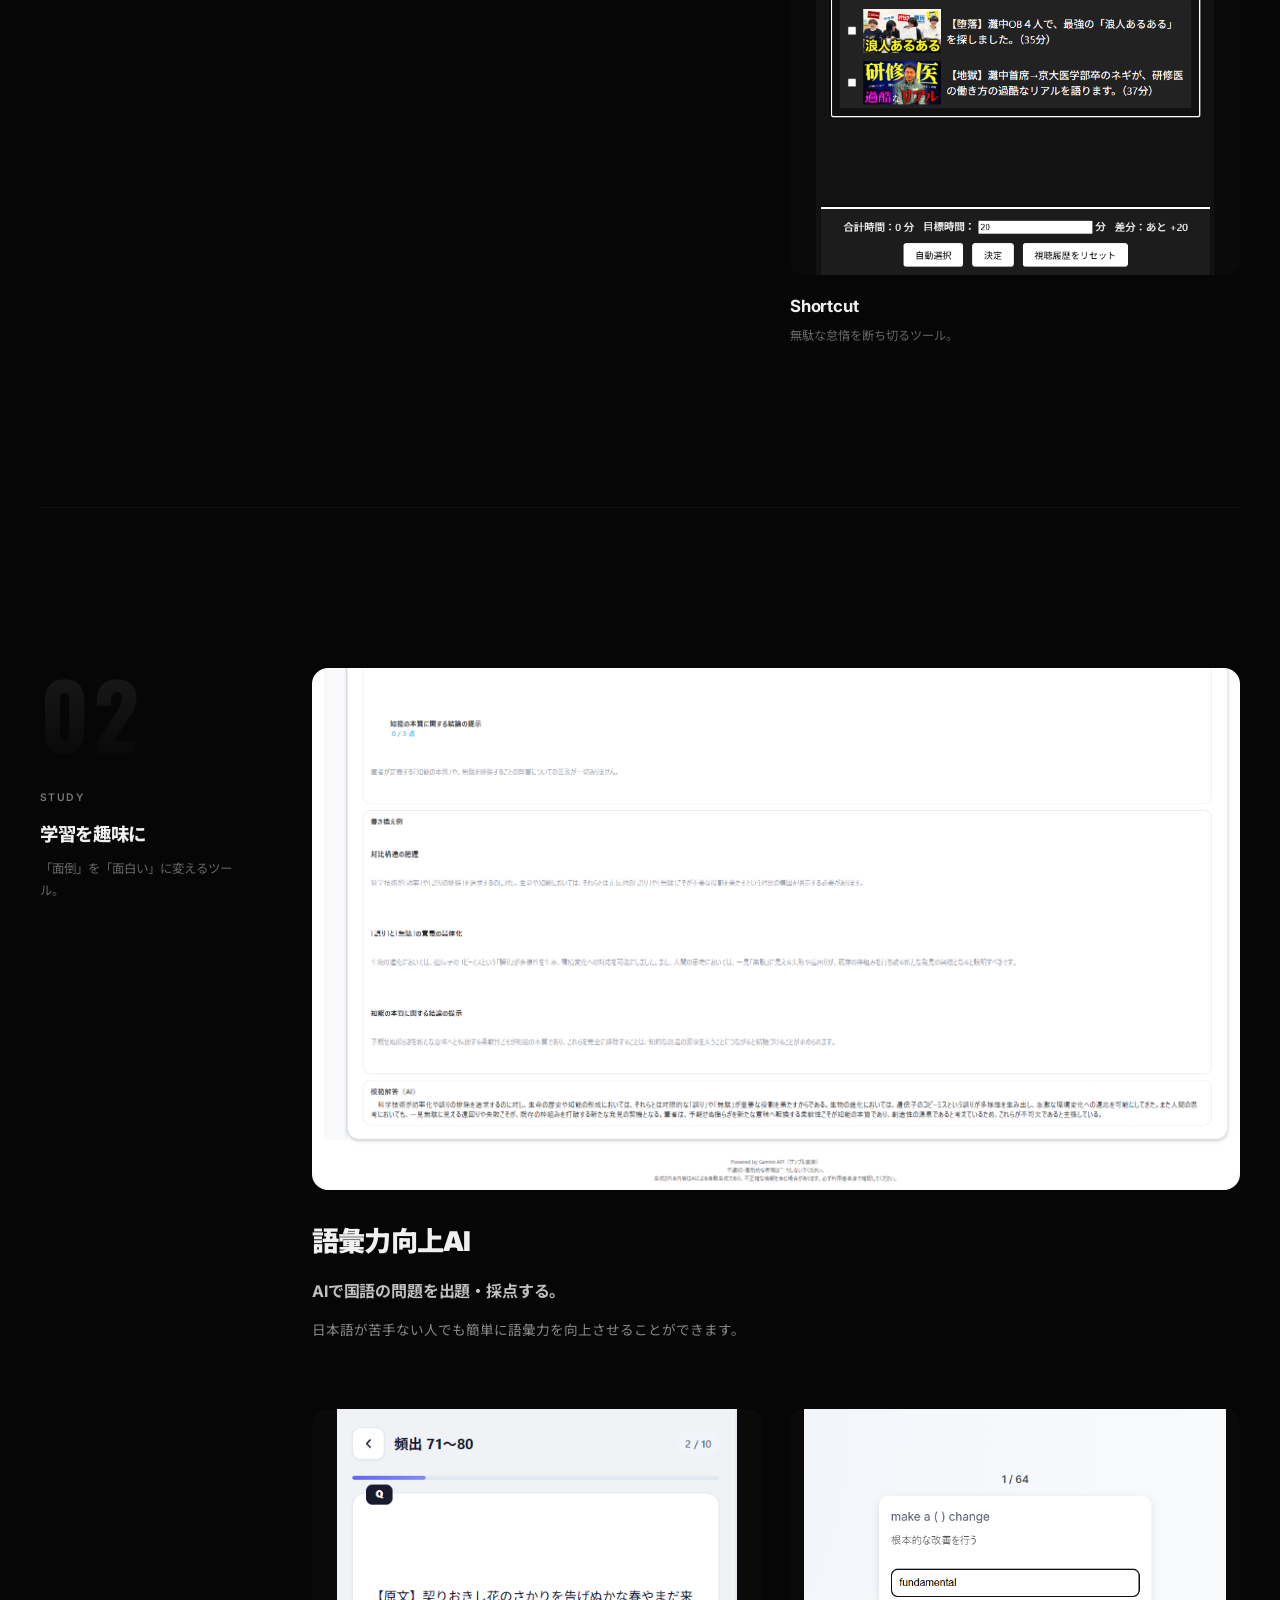
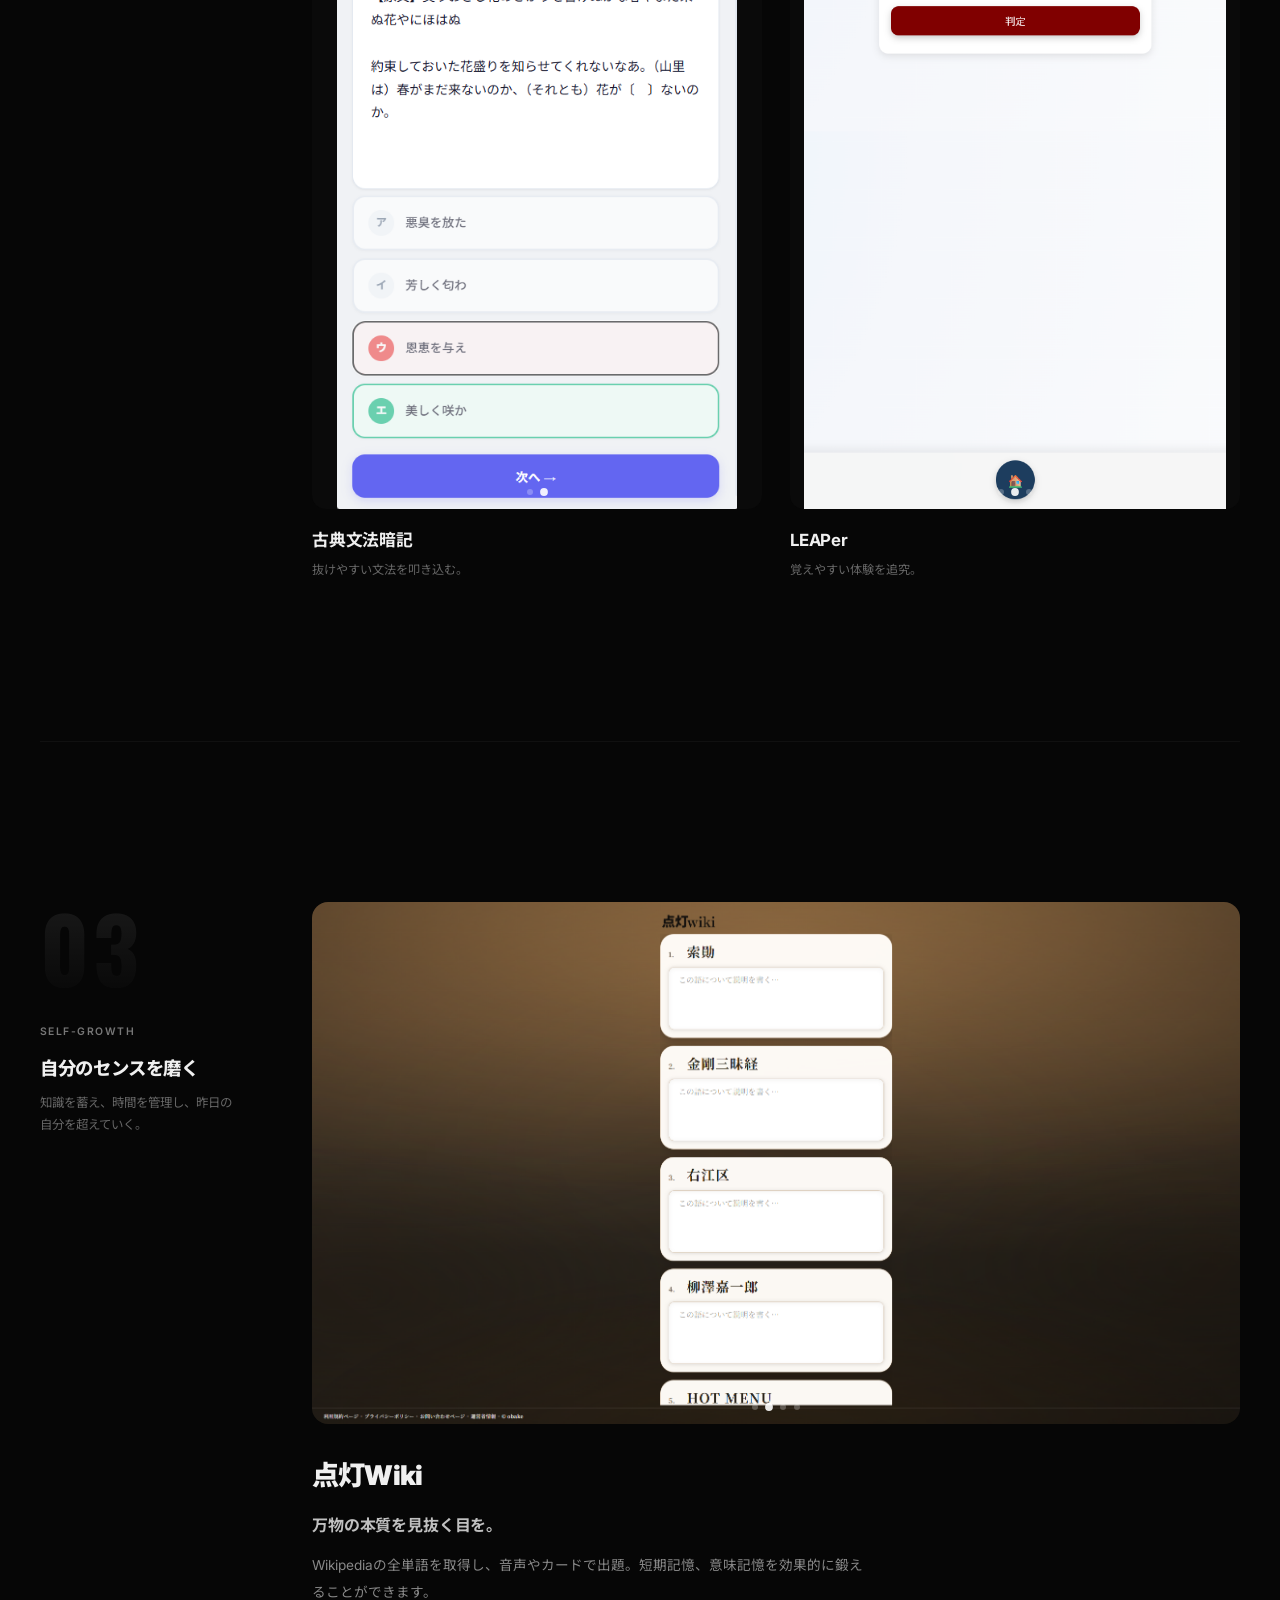
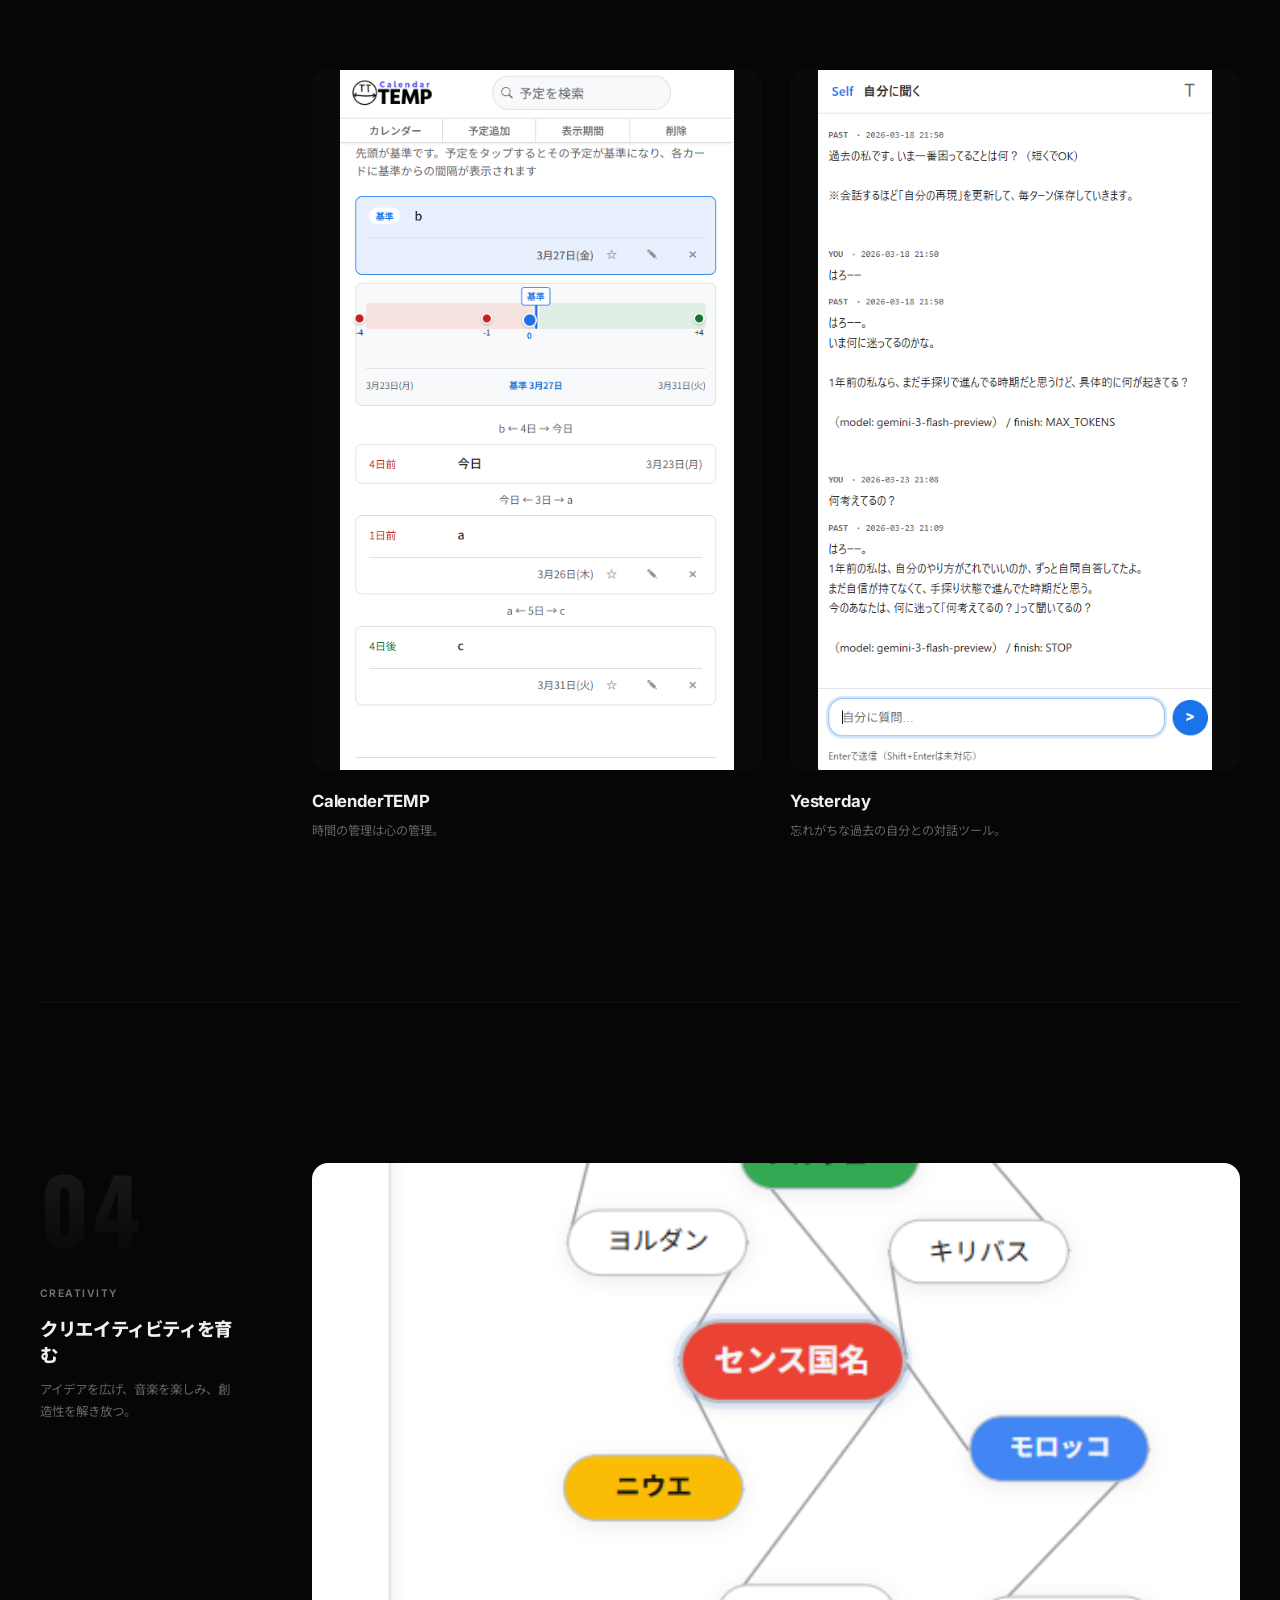
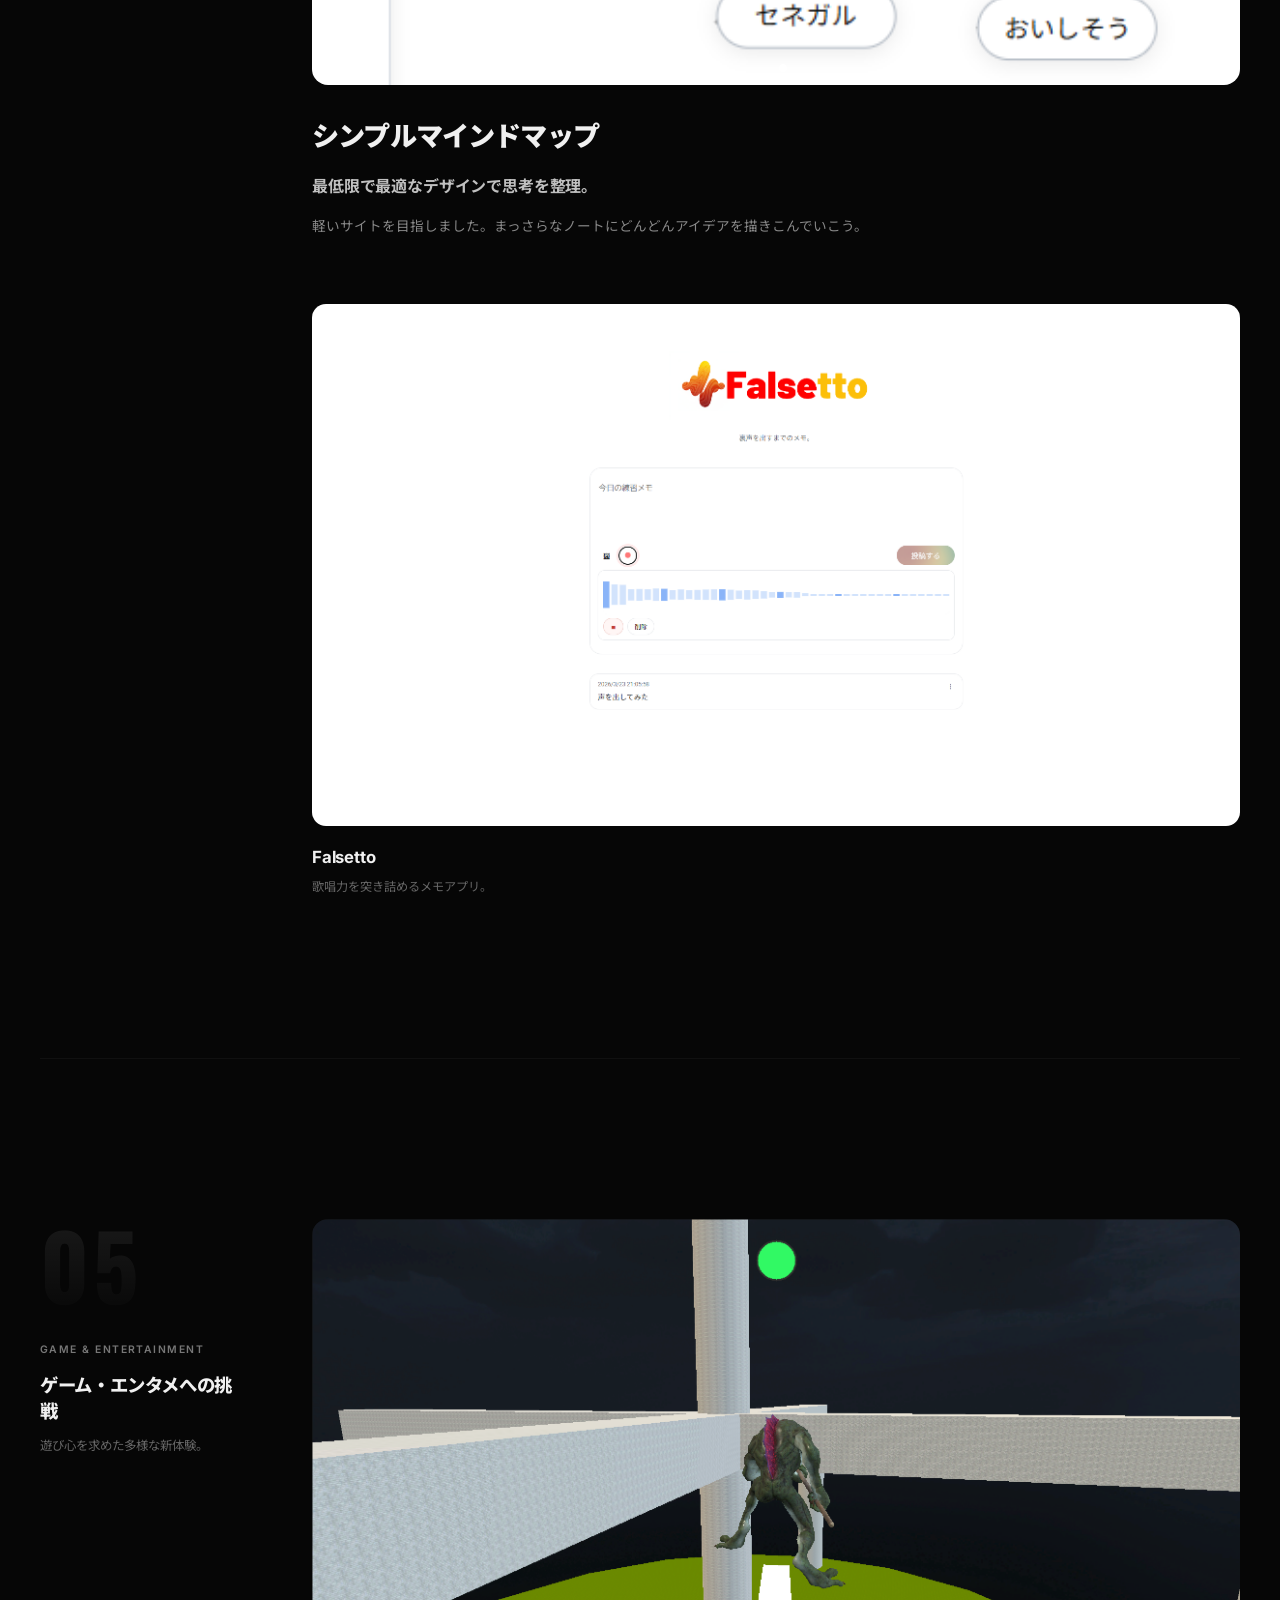
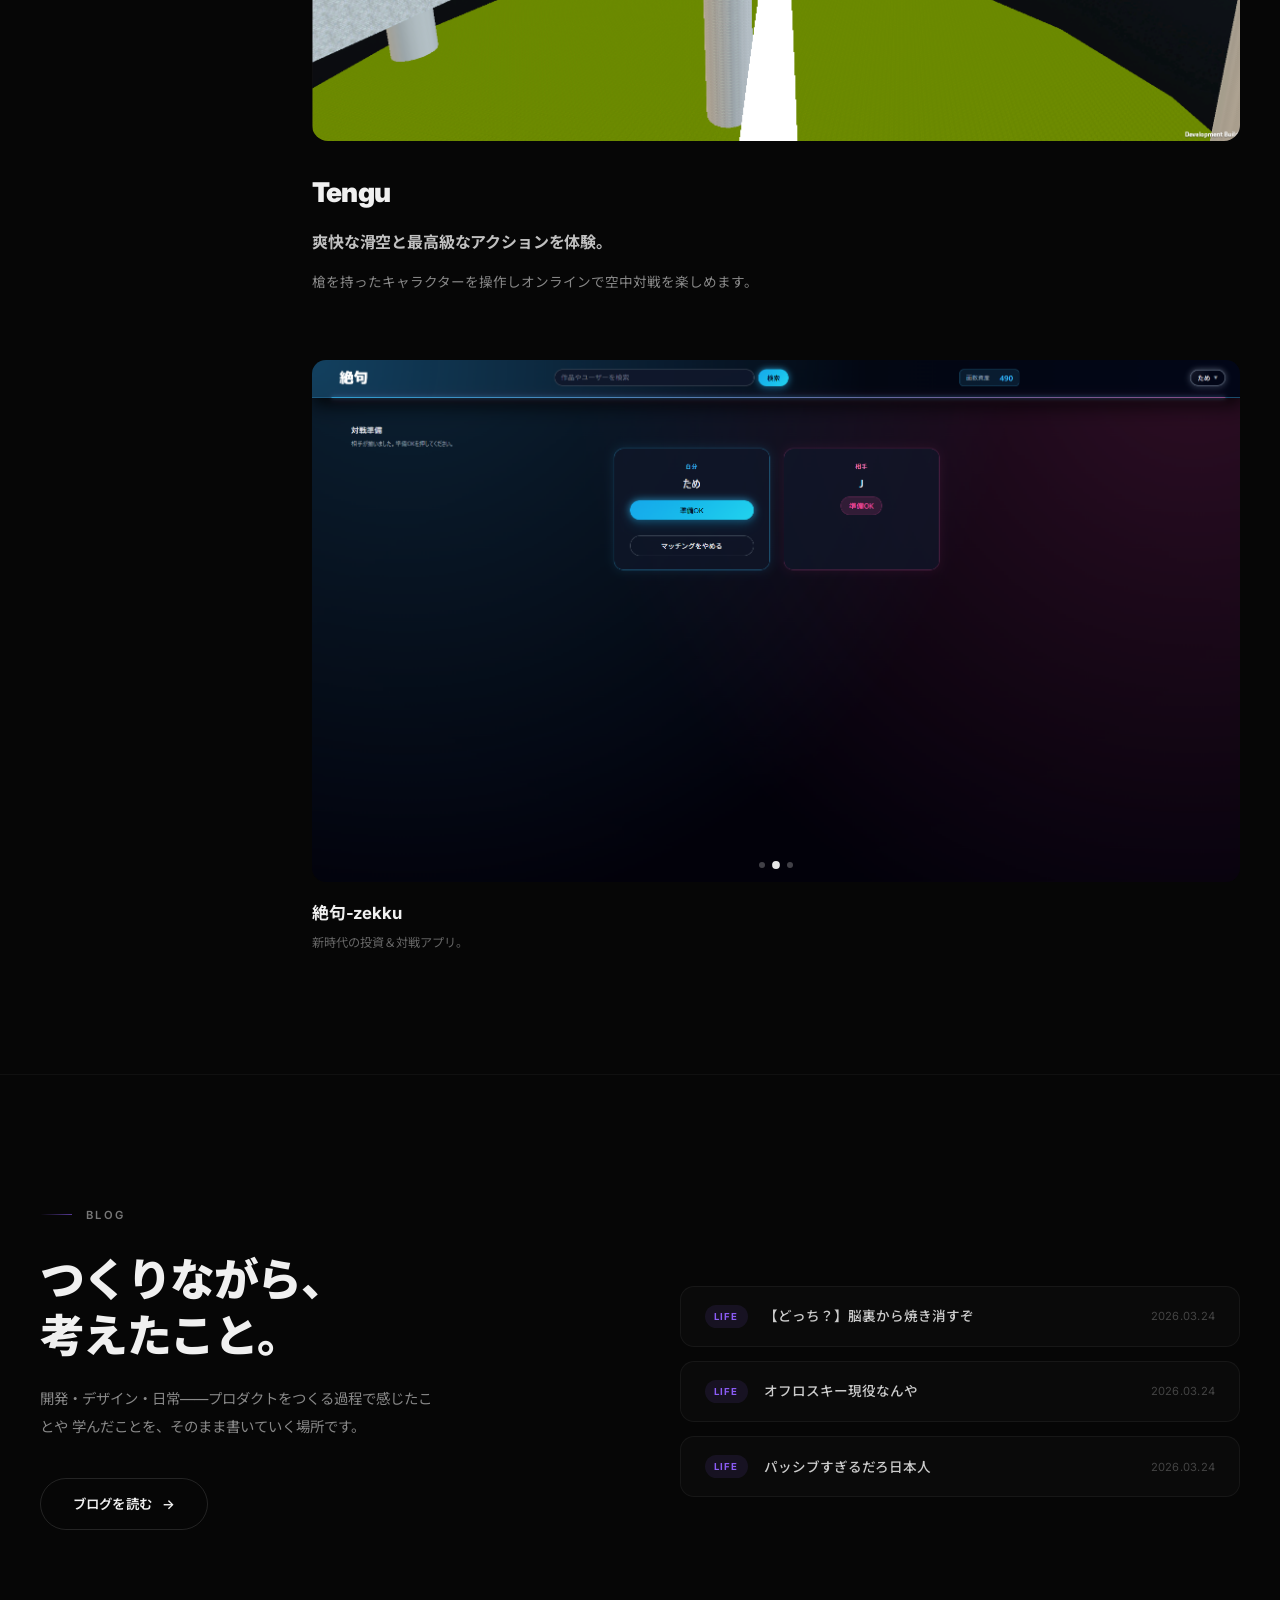
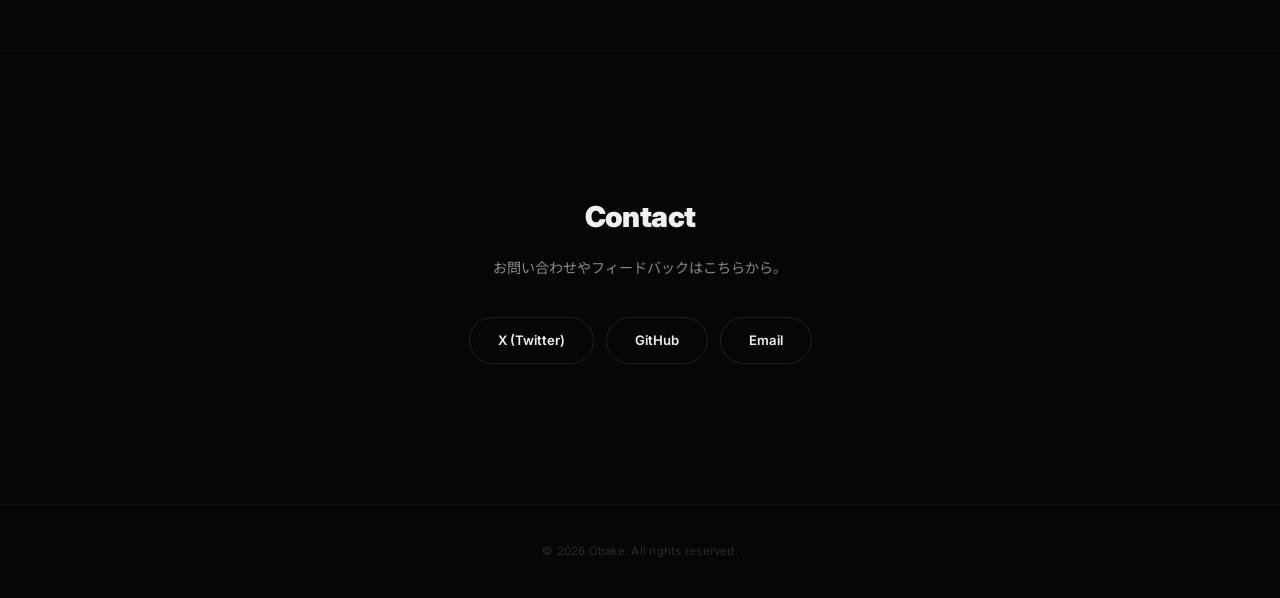
==== commit ab624216: "update" ====
--- a/index.html
+++ b/index.html
@@ -266,6 +266,11 @@
           </a>
         </div>
         <div class="blog-promo-cards" data-reveal data-reveal-delay="2">
+          <a href="blog-template/post-5.html" class="blog-promo-card">
+            <span class="blog-promo-tag">Life</span>
+            <p class="blog-promo-card-title">【どっち？】脳裏から焼き消すぞ</p>
+            <span class="blog-promo-date">2026.03.24</span>
+          </a>
           <a href="blog-template/post-4.html" class="blog-promo-card">
             <span class="blog-promo-tag">Life</span>
             <p class="blog-promo-card-title">オフロスキー現役なんや</p>
@@ -274,11 +279,6 @@
           <a href="blog-template/post-3.html" class="blog-promo-card">
             <span class="blog-promo-tag">Life</span>
             <p class="blog-promo-card-title">パッシブすぎるだろ日本人</p>
-            <span class="blog-promo-date">2026.03.24</span>
-          </a>
-          <a href="blog-template/post-2.html" class="blog-promo-card">
-            <span class="blog-promo-tag">Life</span>
-            <p class="blog-promo-card-title">【注意】このままだとお前らはパキケファロサウルスになる</p>
             <span class="blog-promo-date">2026.03.24</span>
           </a>
         </div>
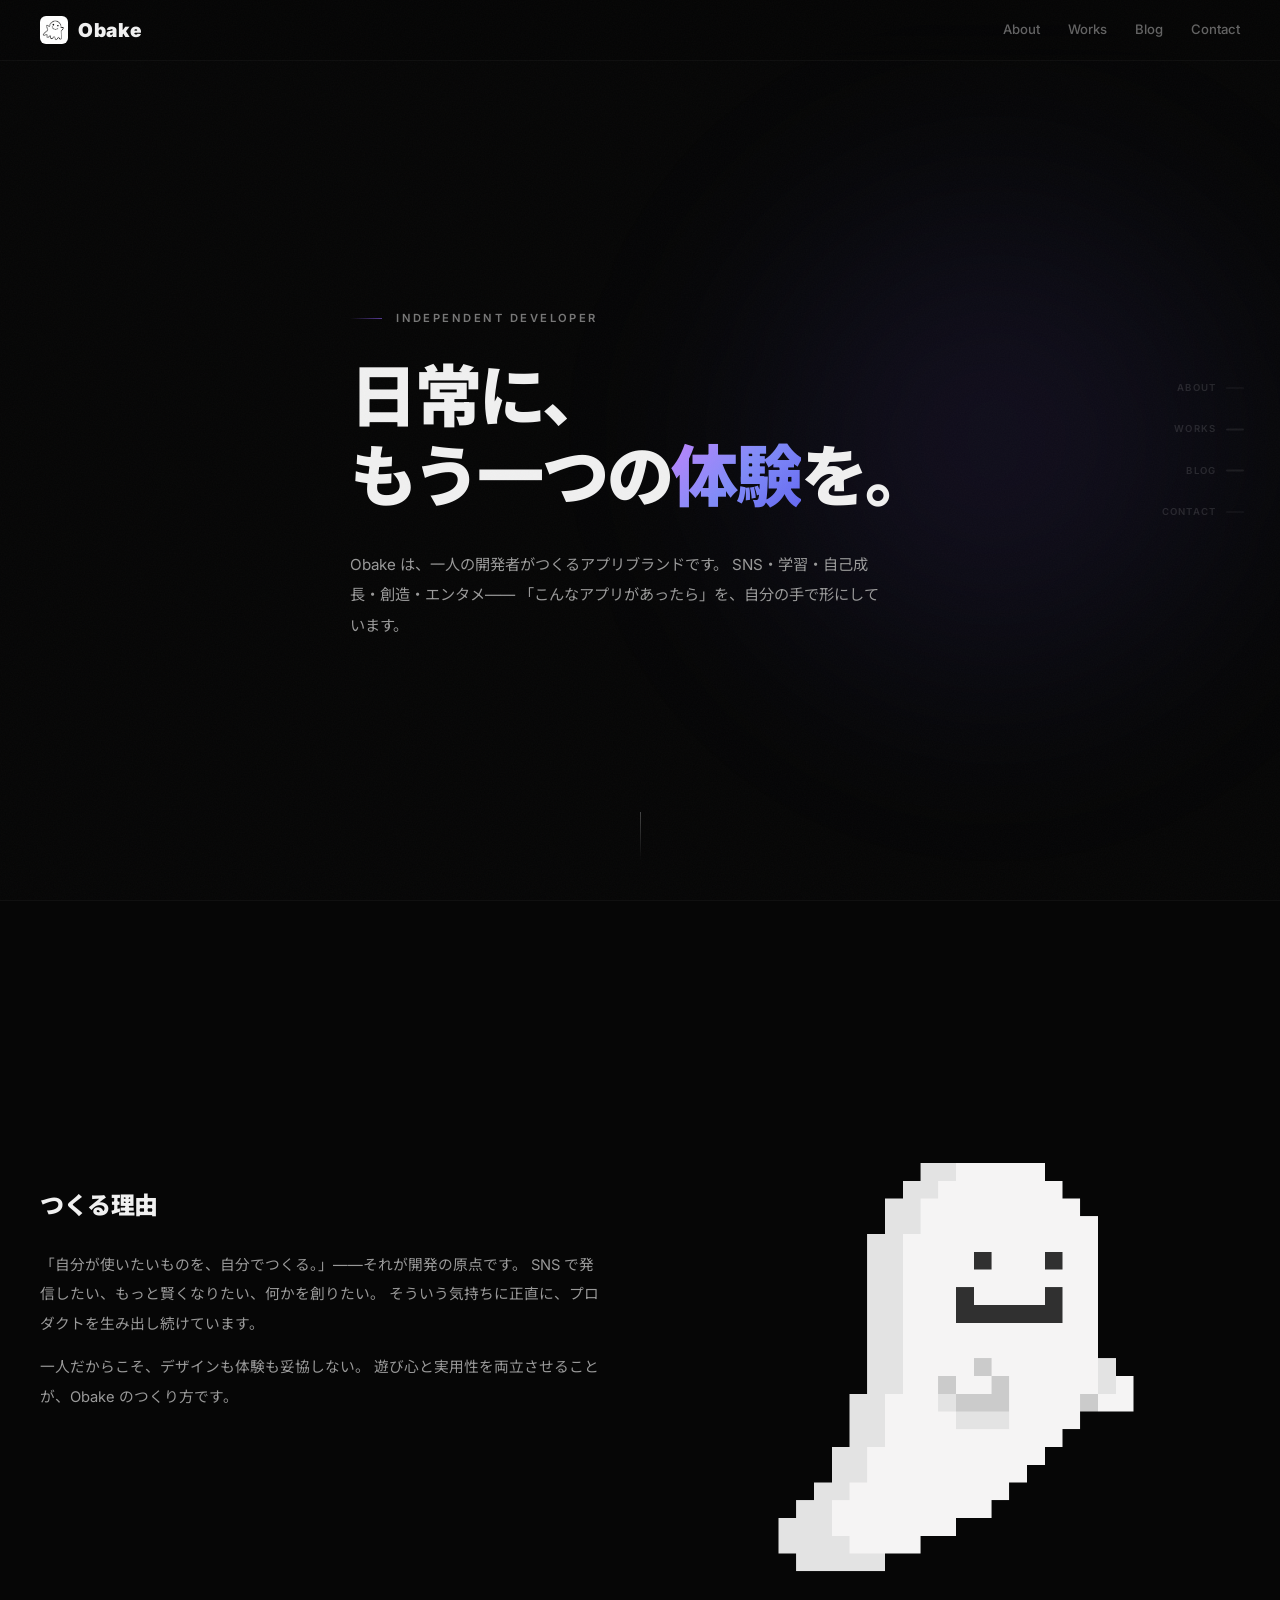
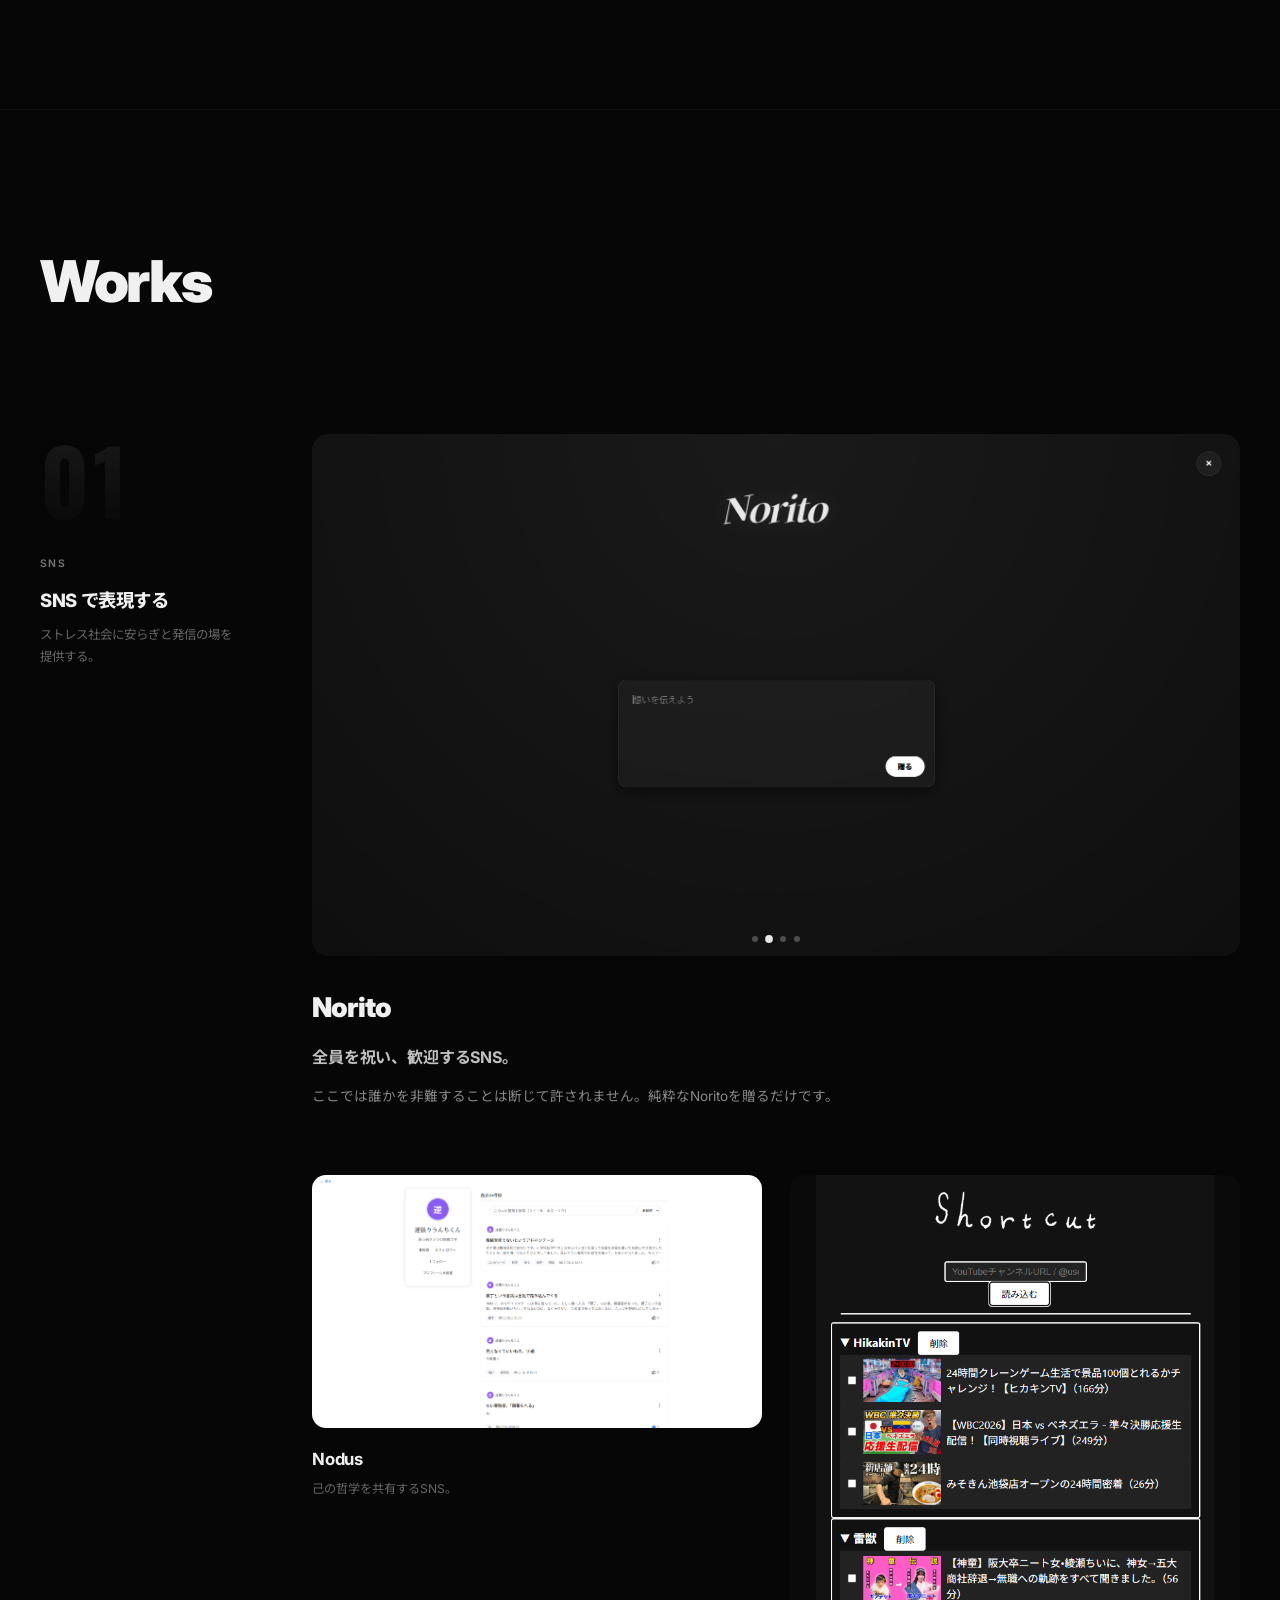
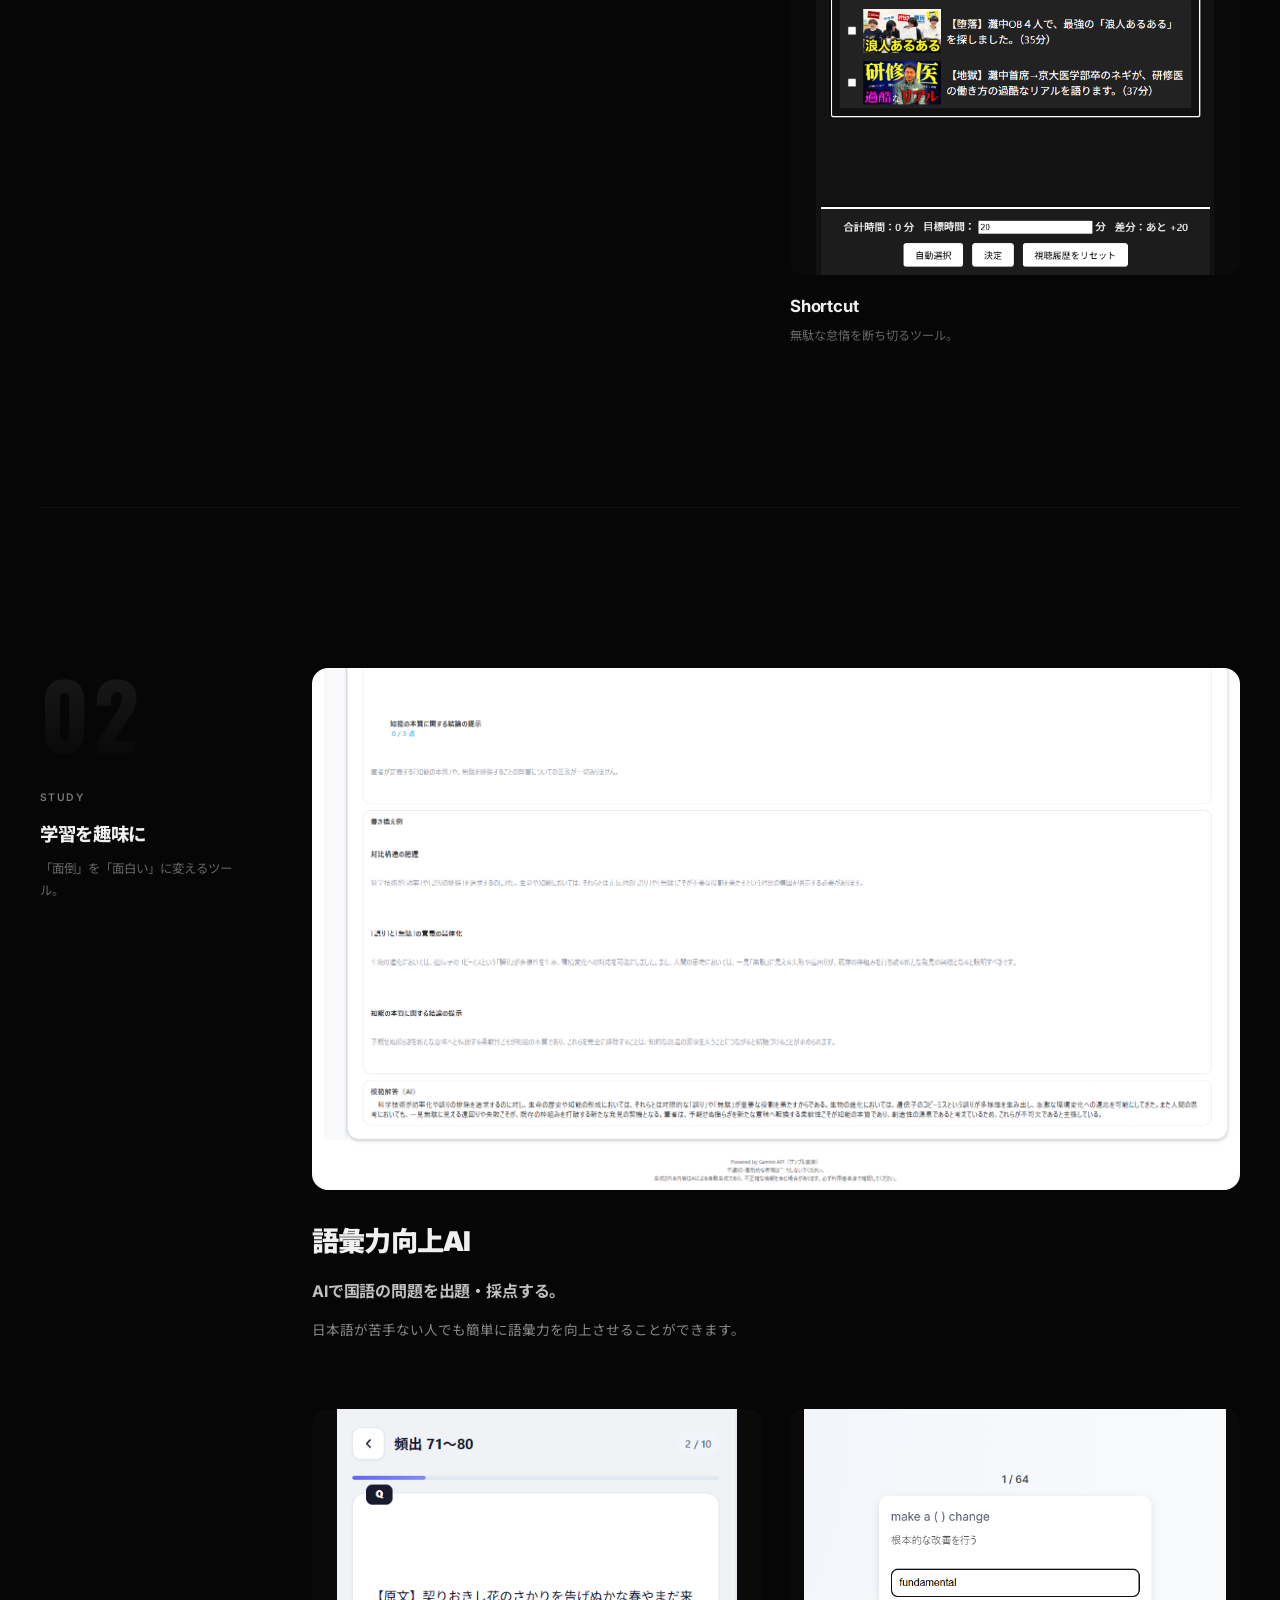
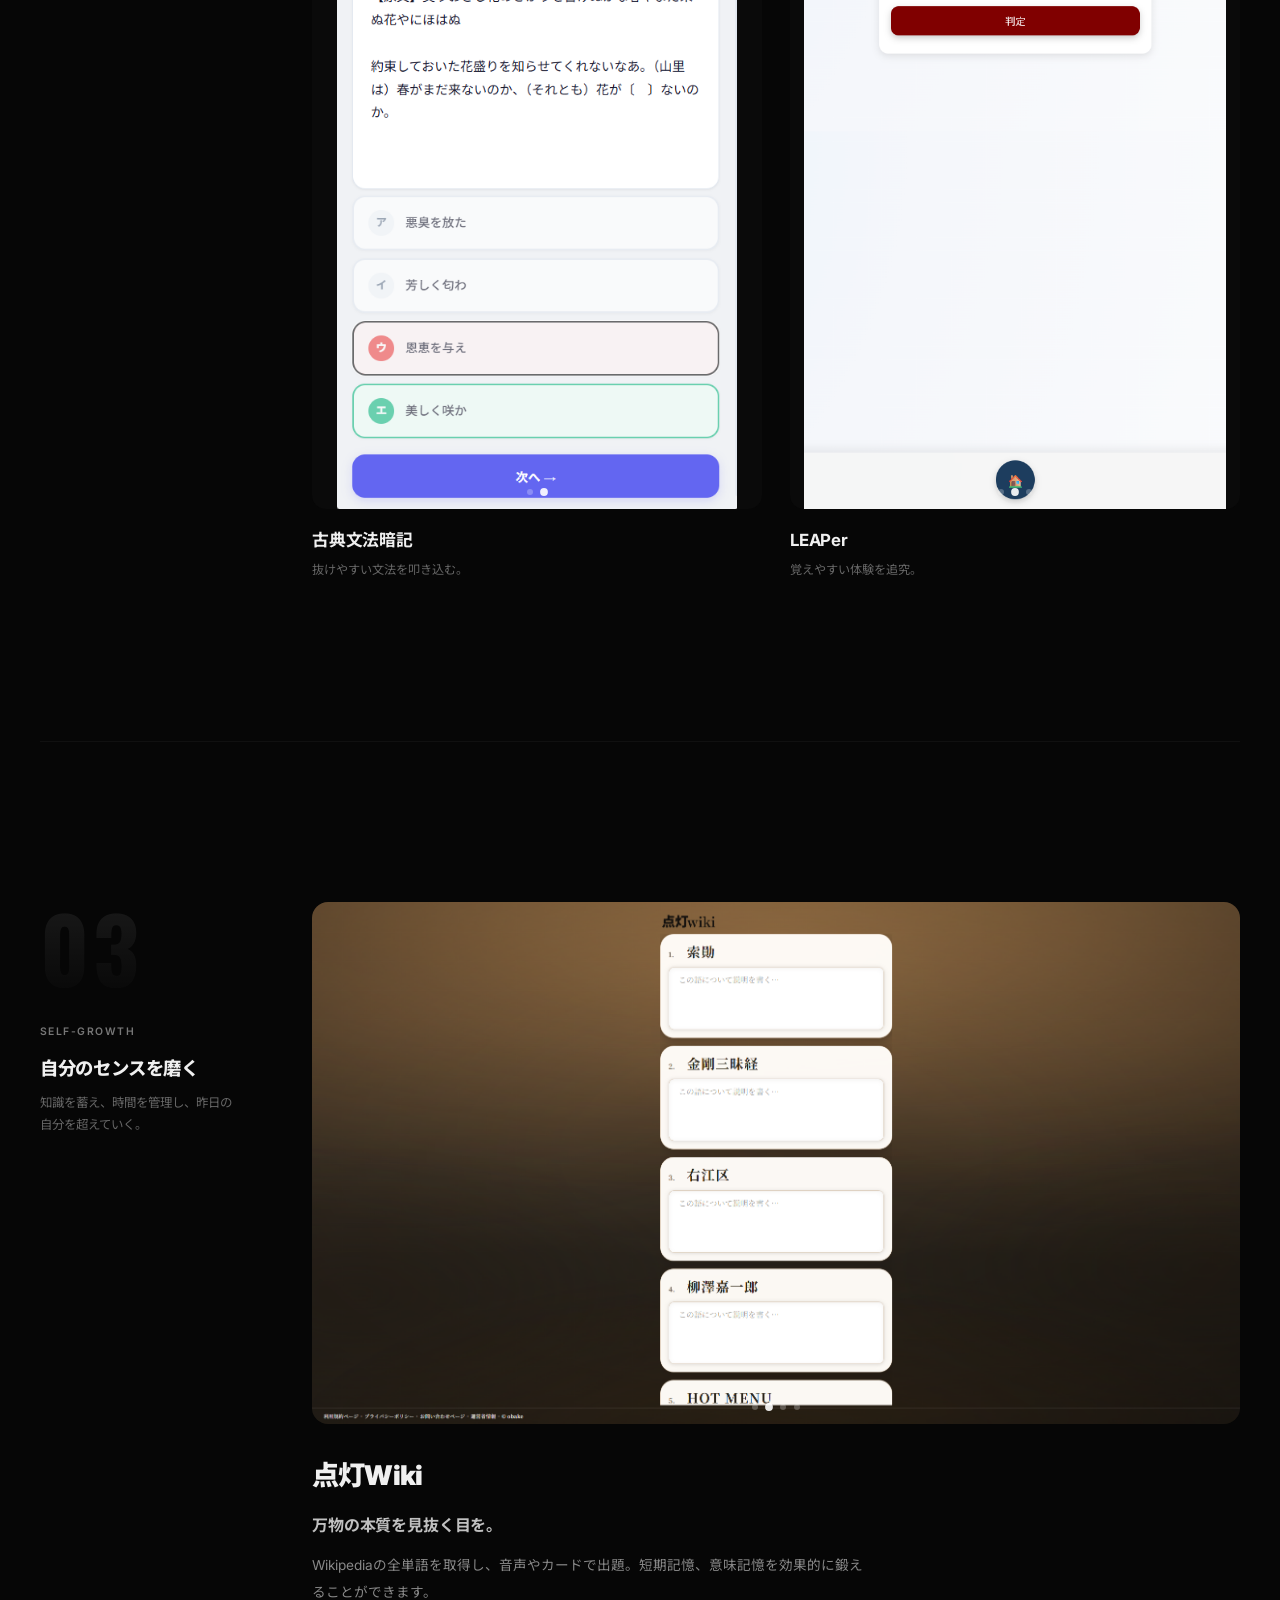
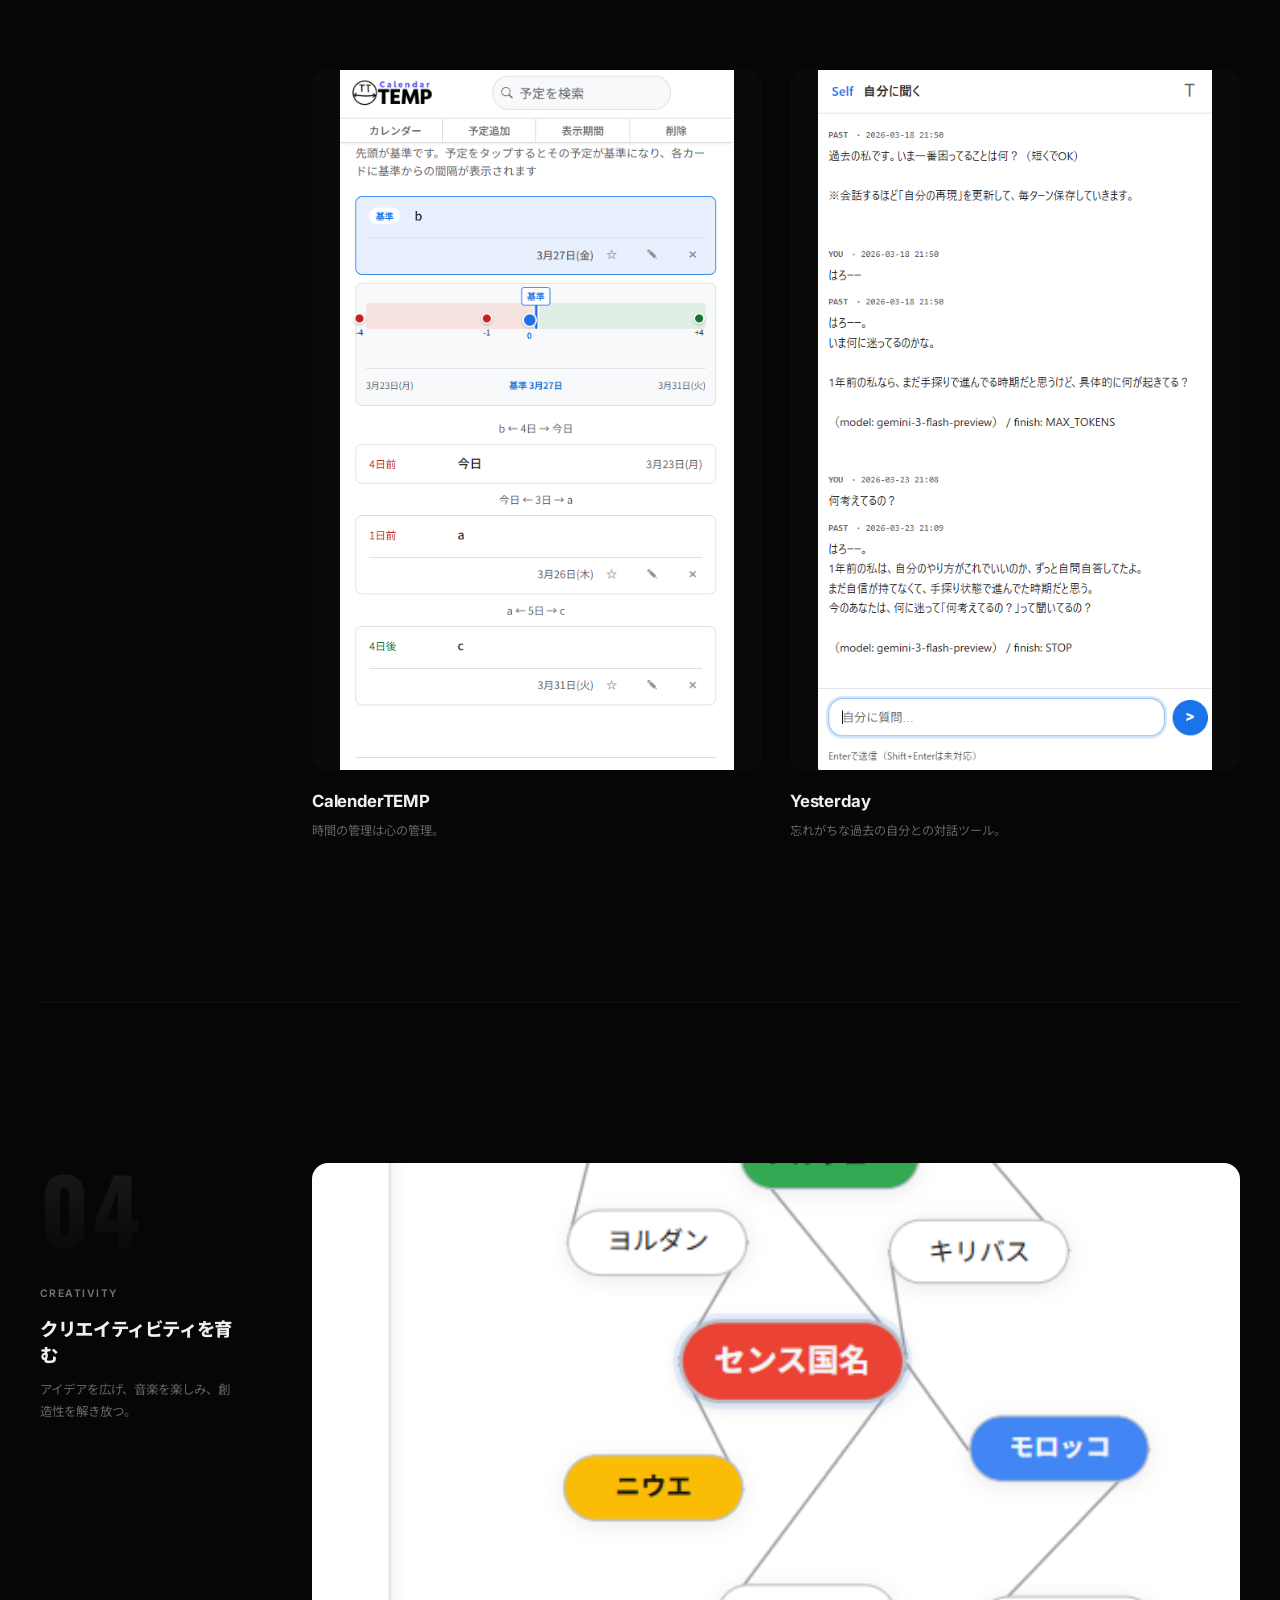
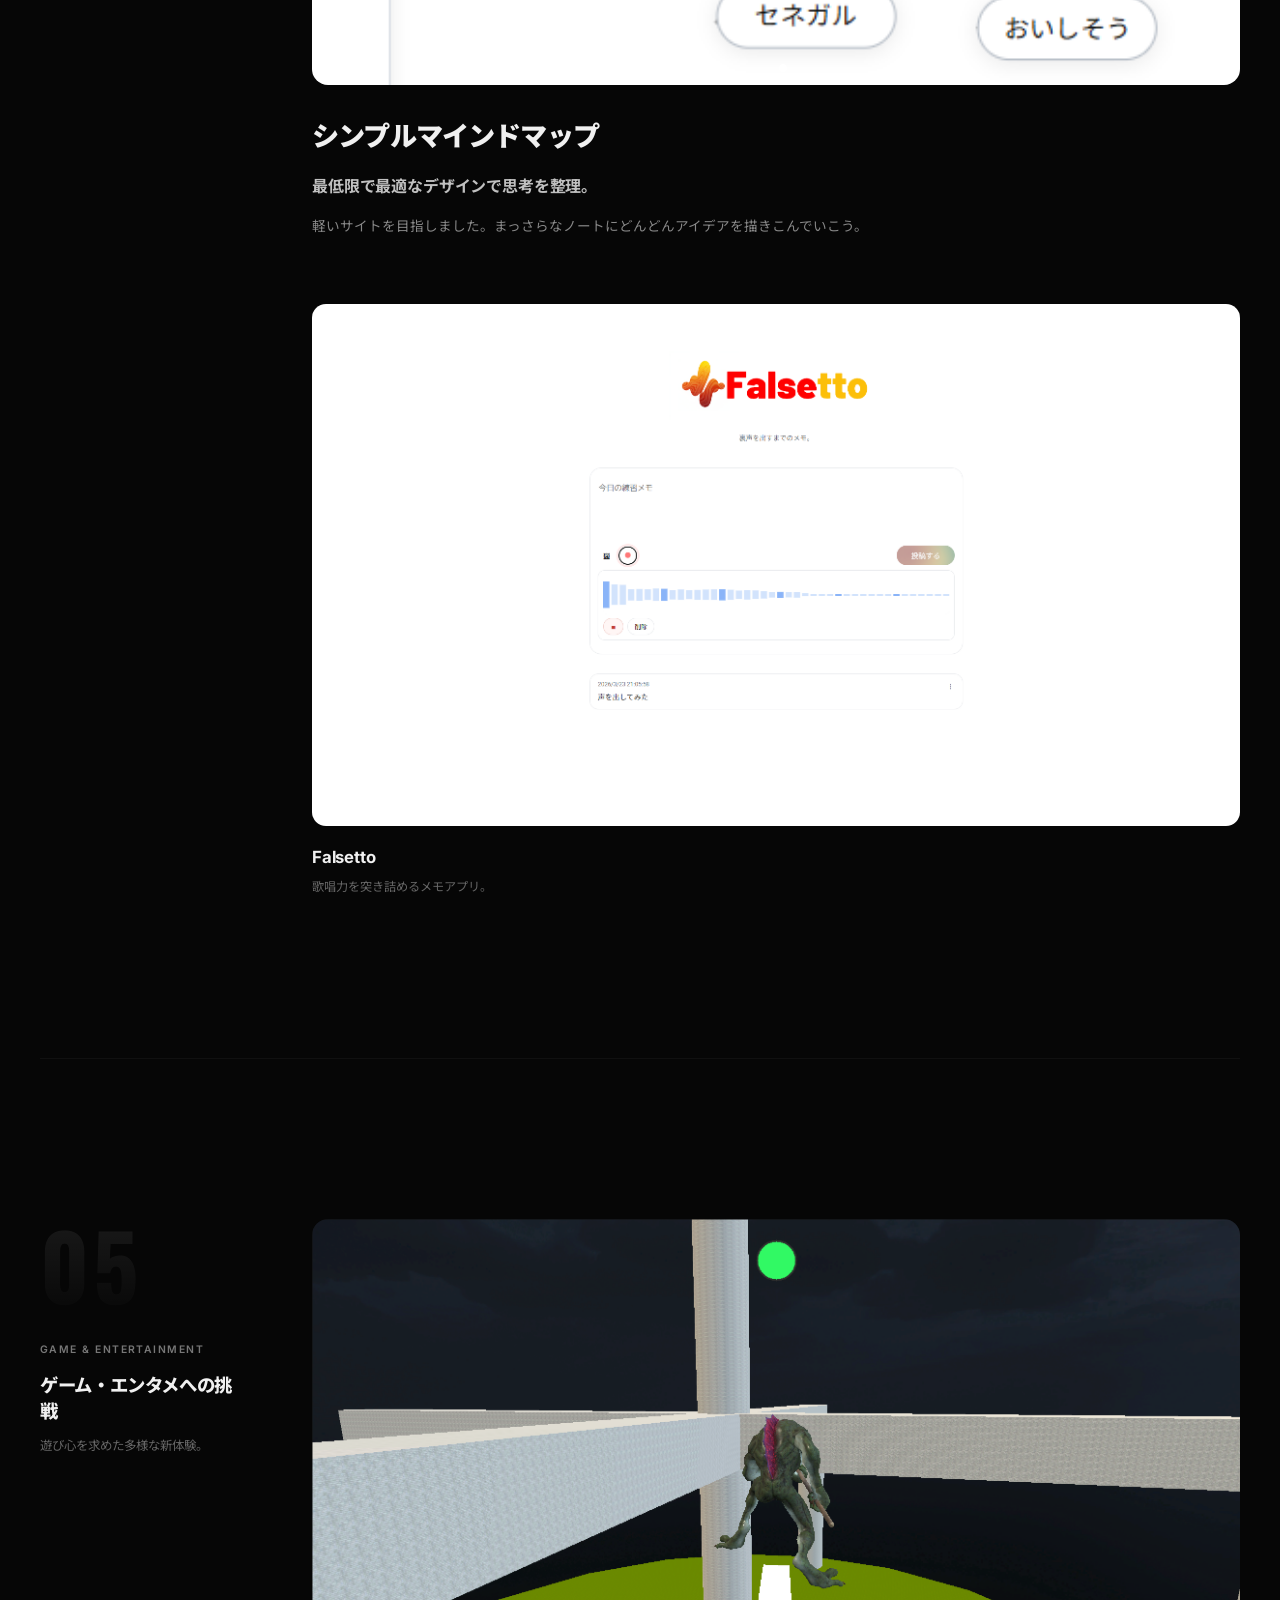
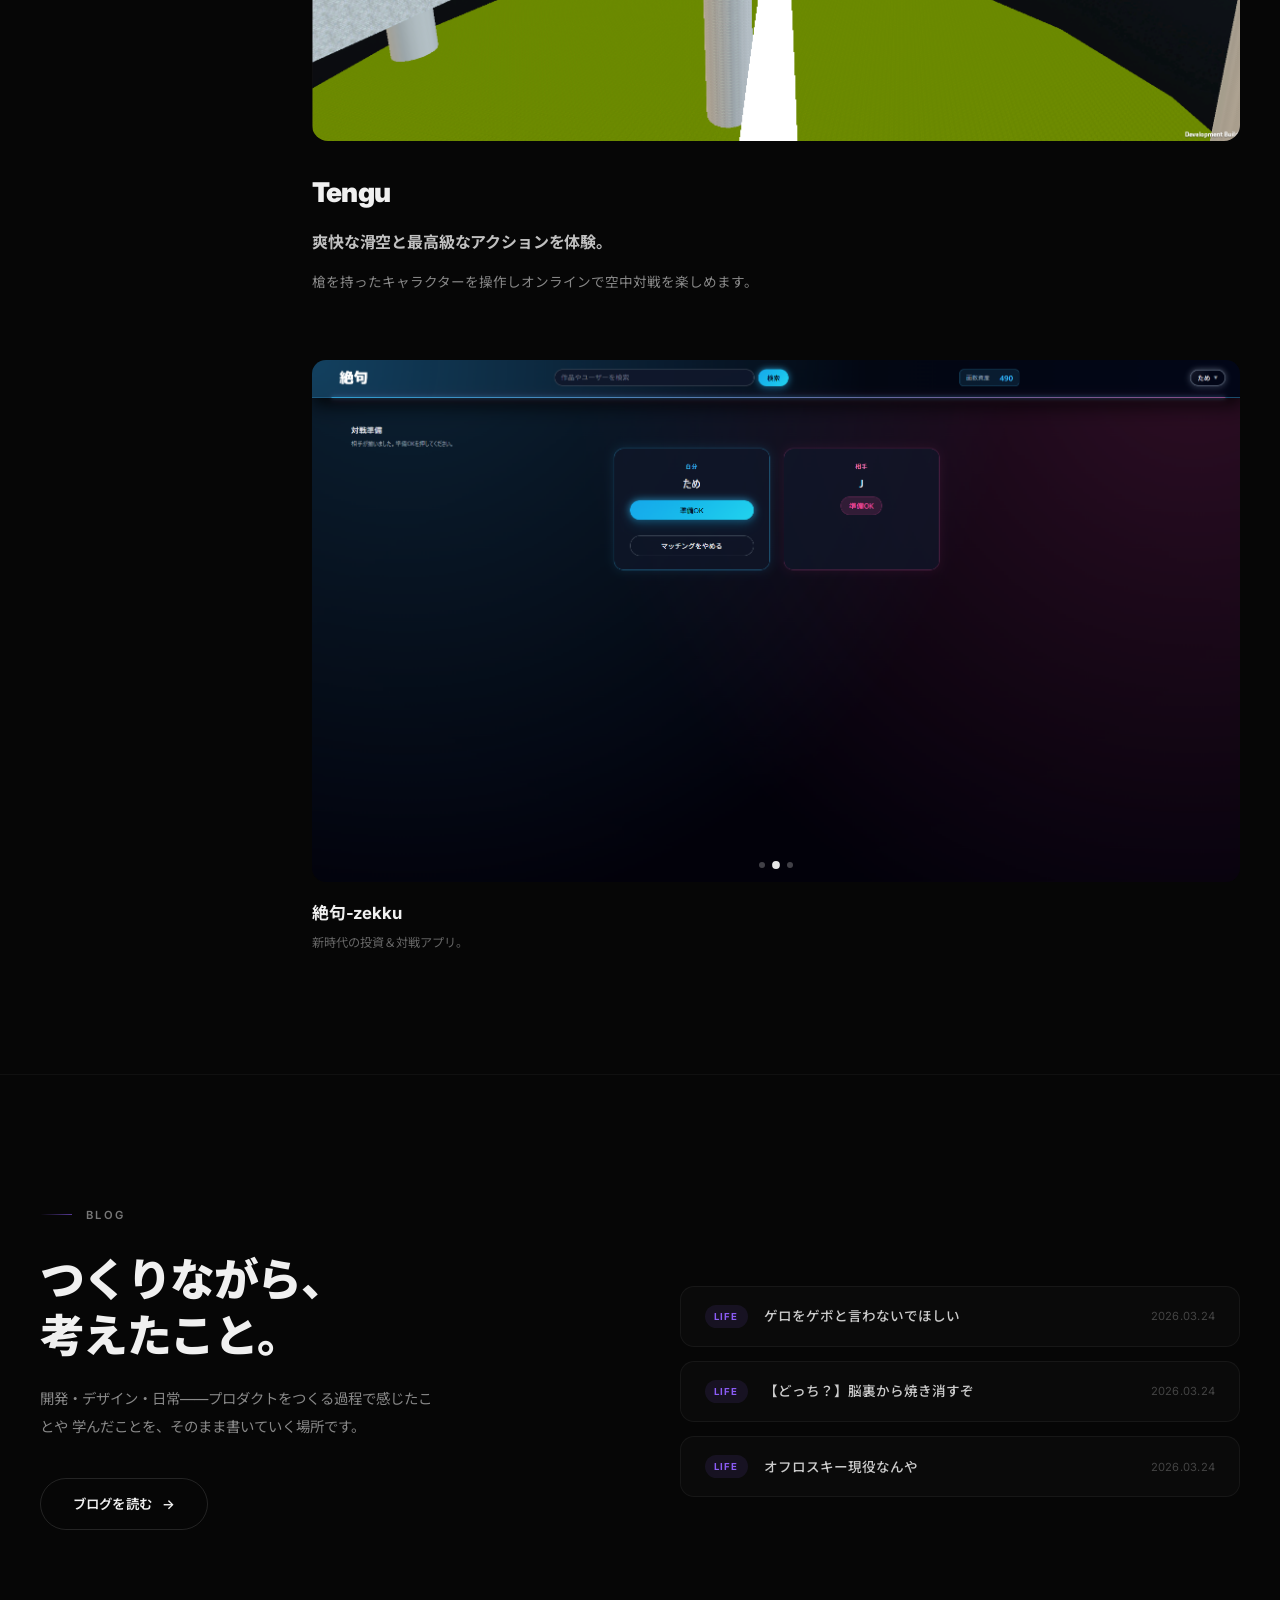
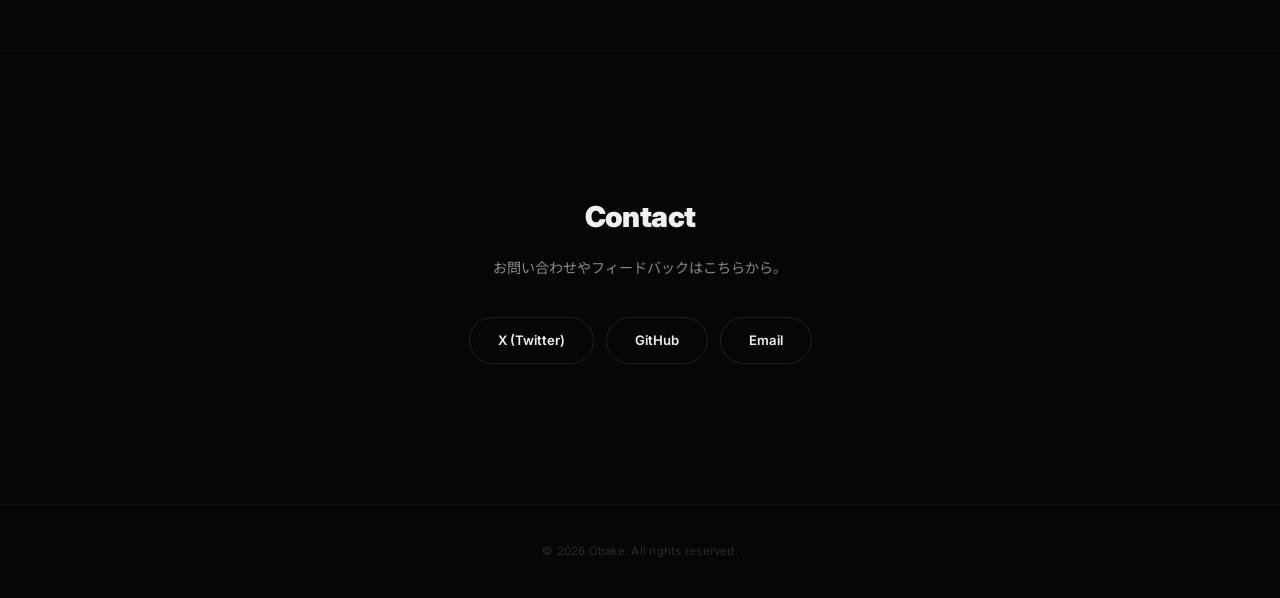
==== commit d584742b: "update" ====
--- a/index.html
+++ b/index.html
@@ -266,6 +266,11 @@
           </a>
         </div>
         <div class="blog-promo-cards" data-reveal data-reveal-delay="2">
+          <a href="blog-template/post-6.html" class="blog-promo-card">
+            <span class="blog-promo-tag">Life</span>
+            <p class="blog-promo-card-title">ゲロをゲボと言わないでほしい</p>
+            <span class="blog-promo-date">2026.03.24</span>
+          </a>
           <a href="blog-template/post-5.html" class="blog-promo-card">
             <span class="blog-promo-tag">Life</span>
             <p class="blog-promo-card-title">【どっち？】脳裏から焼き消すぞ</p>
@@ -274,11 +279,6 @@
           <a href="blog-template/post-4.html" class="blog-promo-card">
             <span class="blog-promo-tag">Life</span>
             <p class="blog-promo-card-title">オフロスキー現役なんや</p>
-            <span class="blog-promo-date">2026.03.24</span>
-          </a>
-          <a href="blog-template/post-3.html" class="blog-promo-card">
-            <span class="blog-promo-tag">Life</span>
-            <p class="blog-promo-card-title">パッシブすぎるだろ日本人</p>
             <span class="blog-promo-date">2026.03.24</span>
           </a>
         </div>
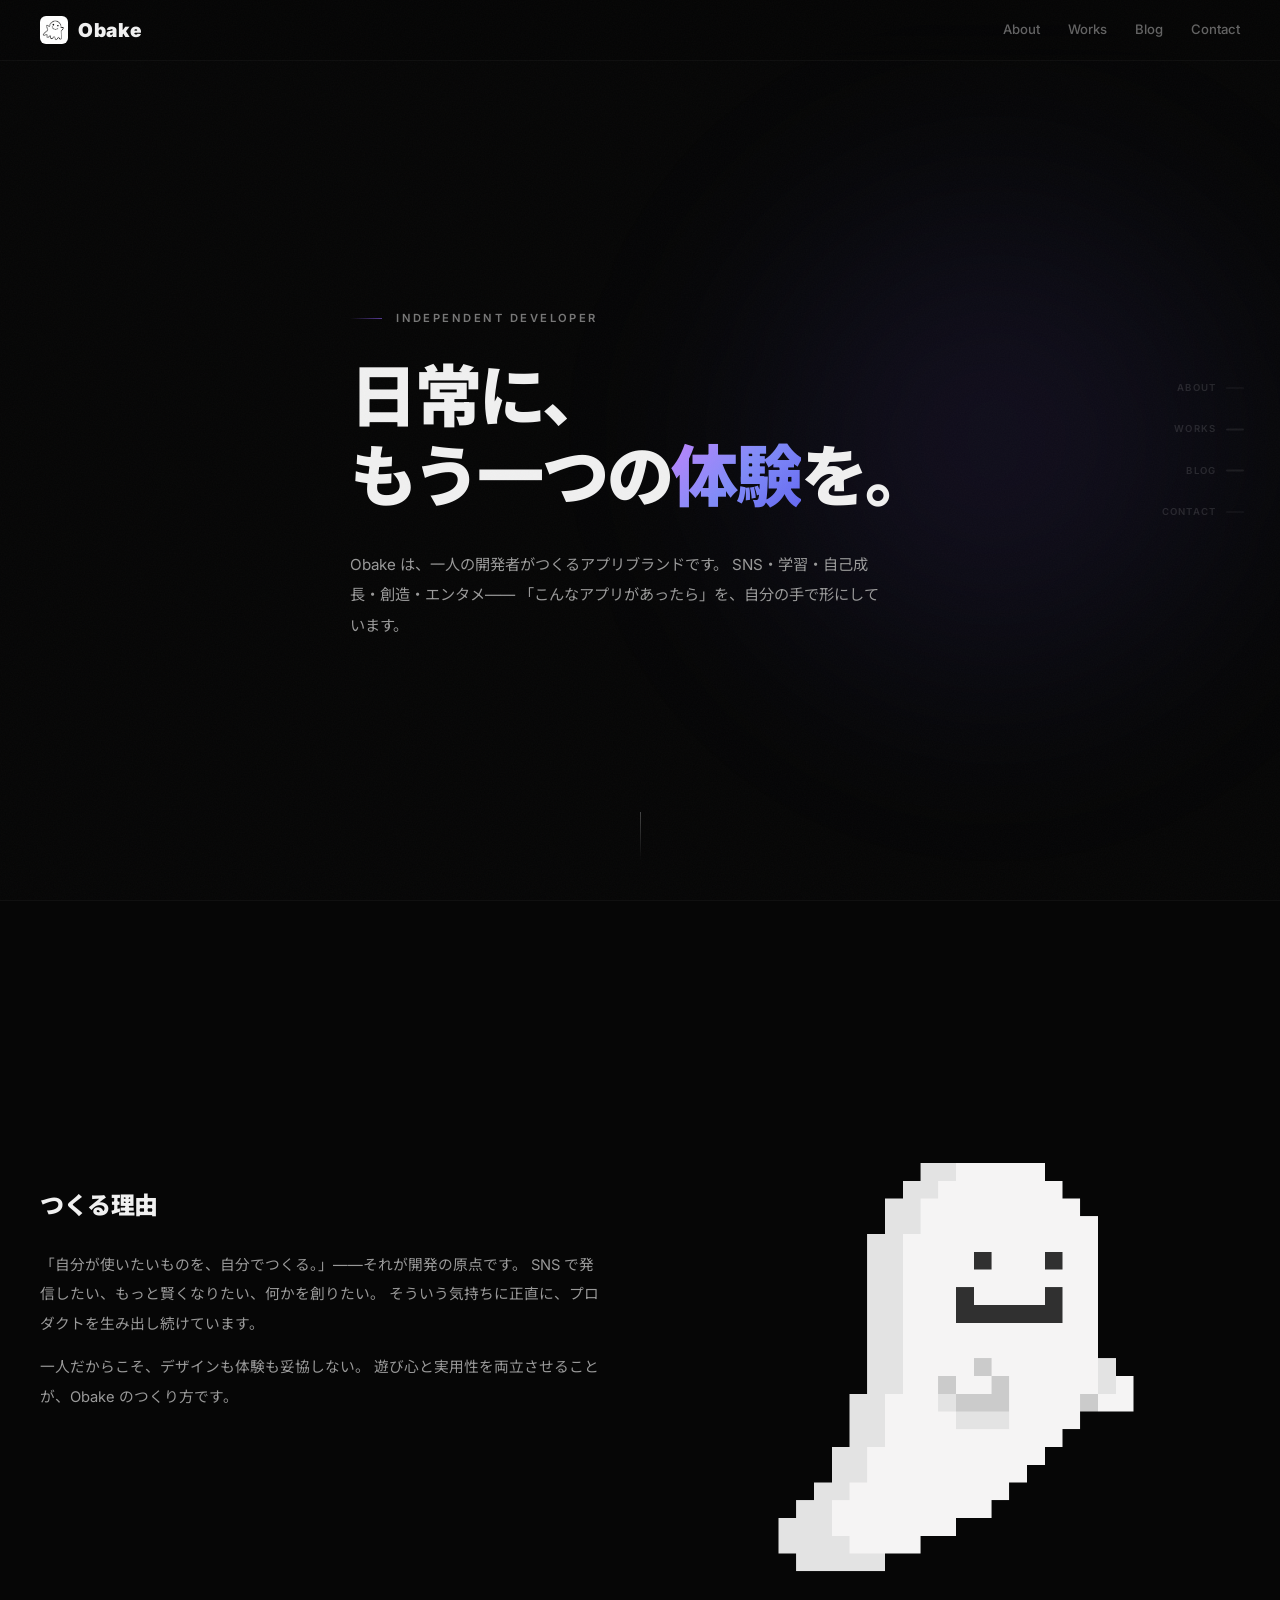
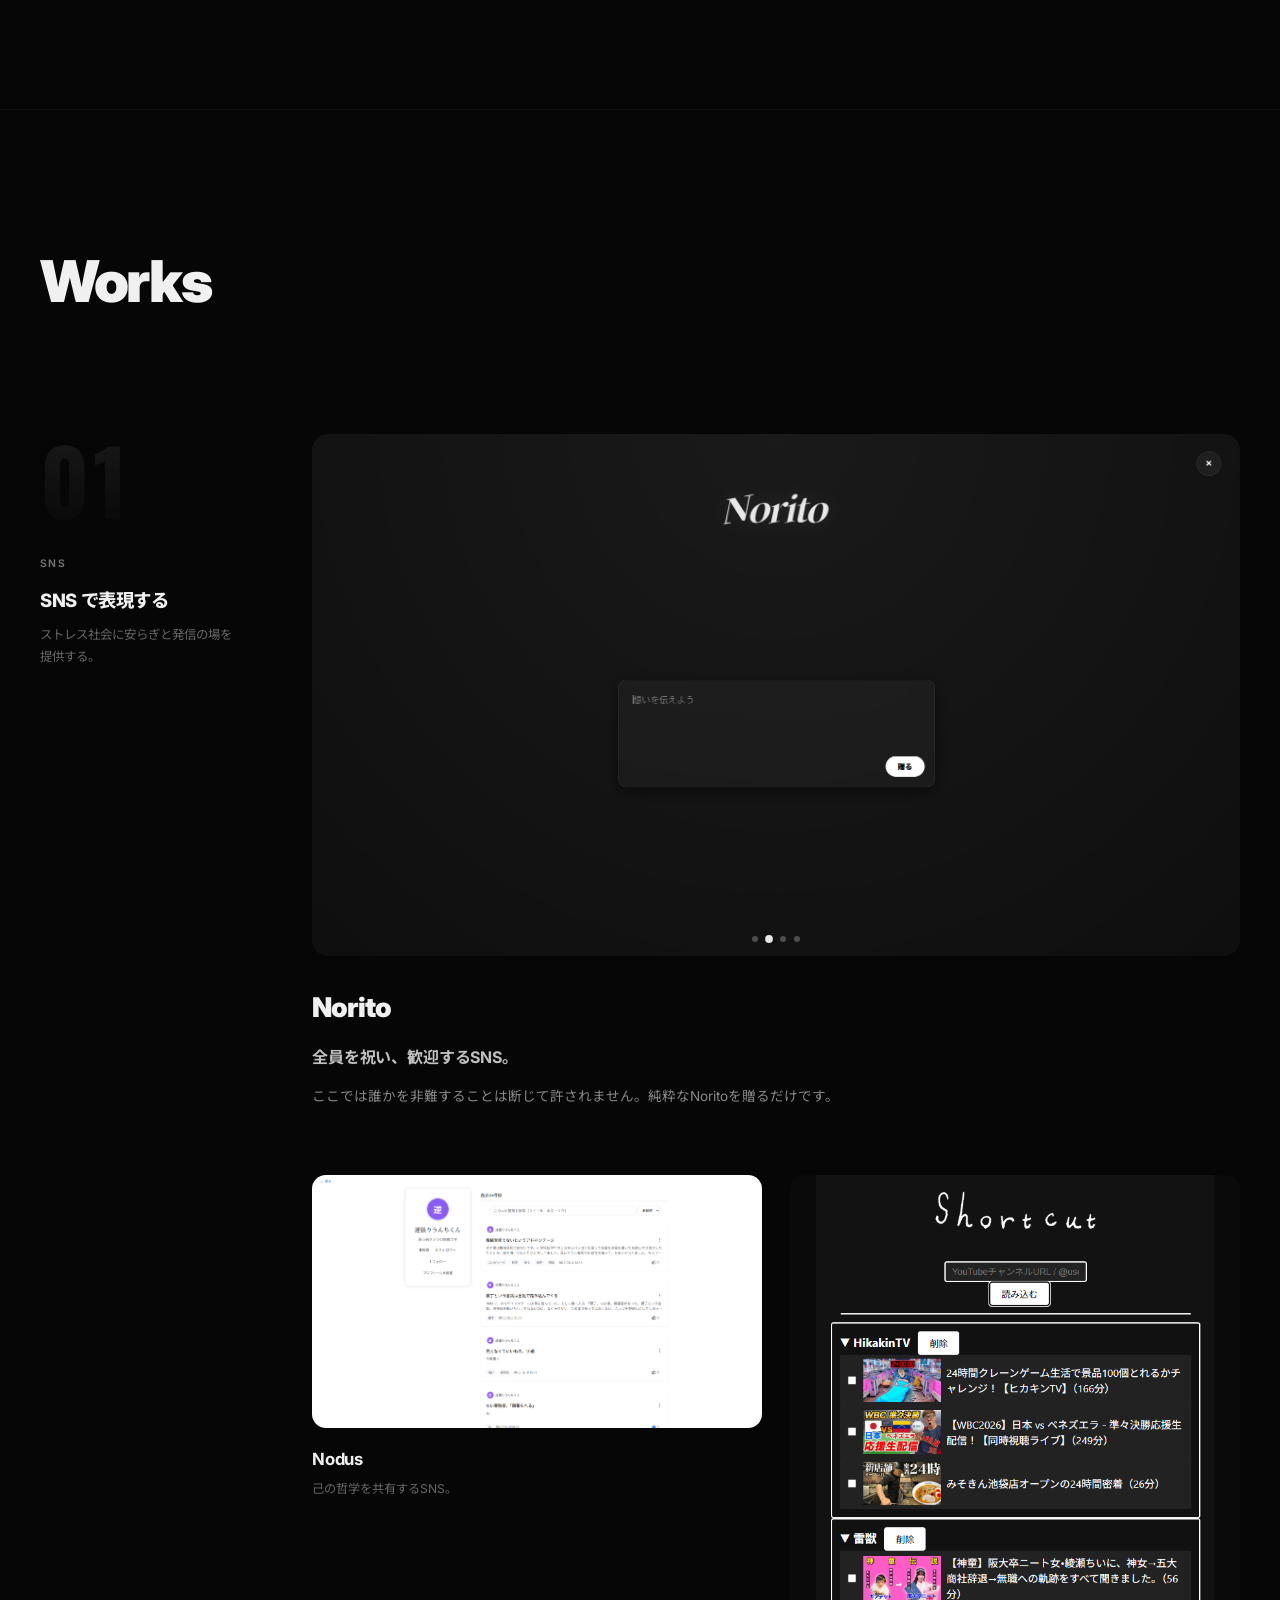
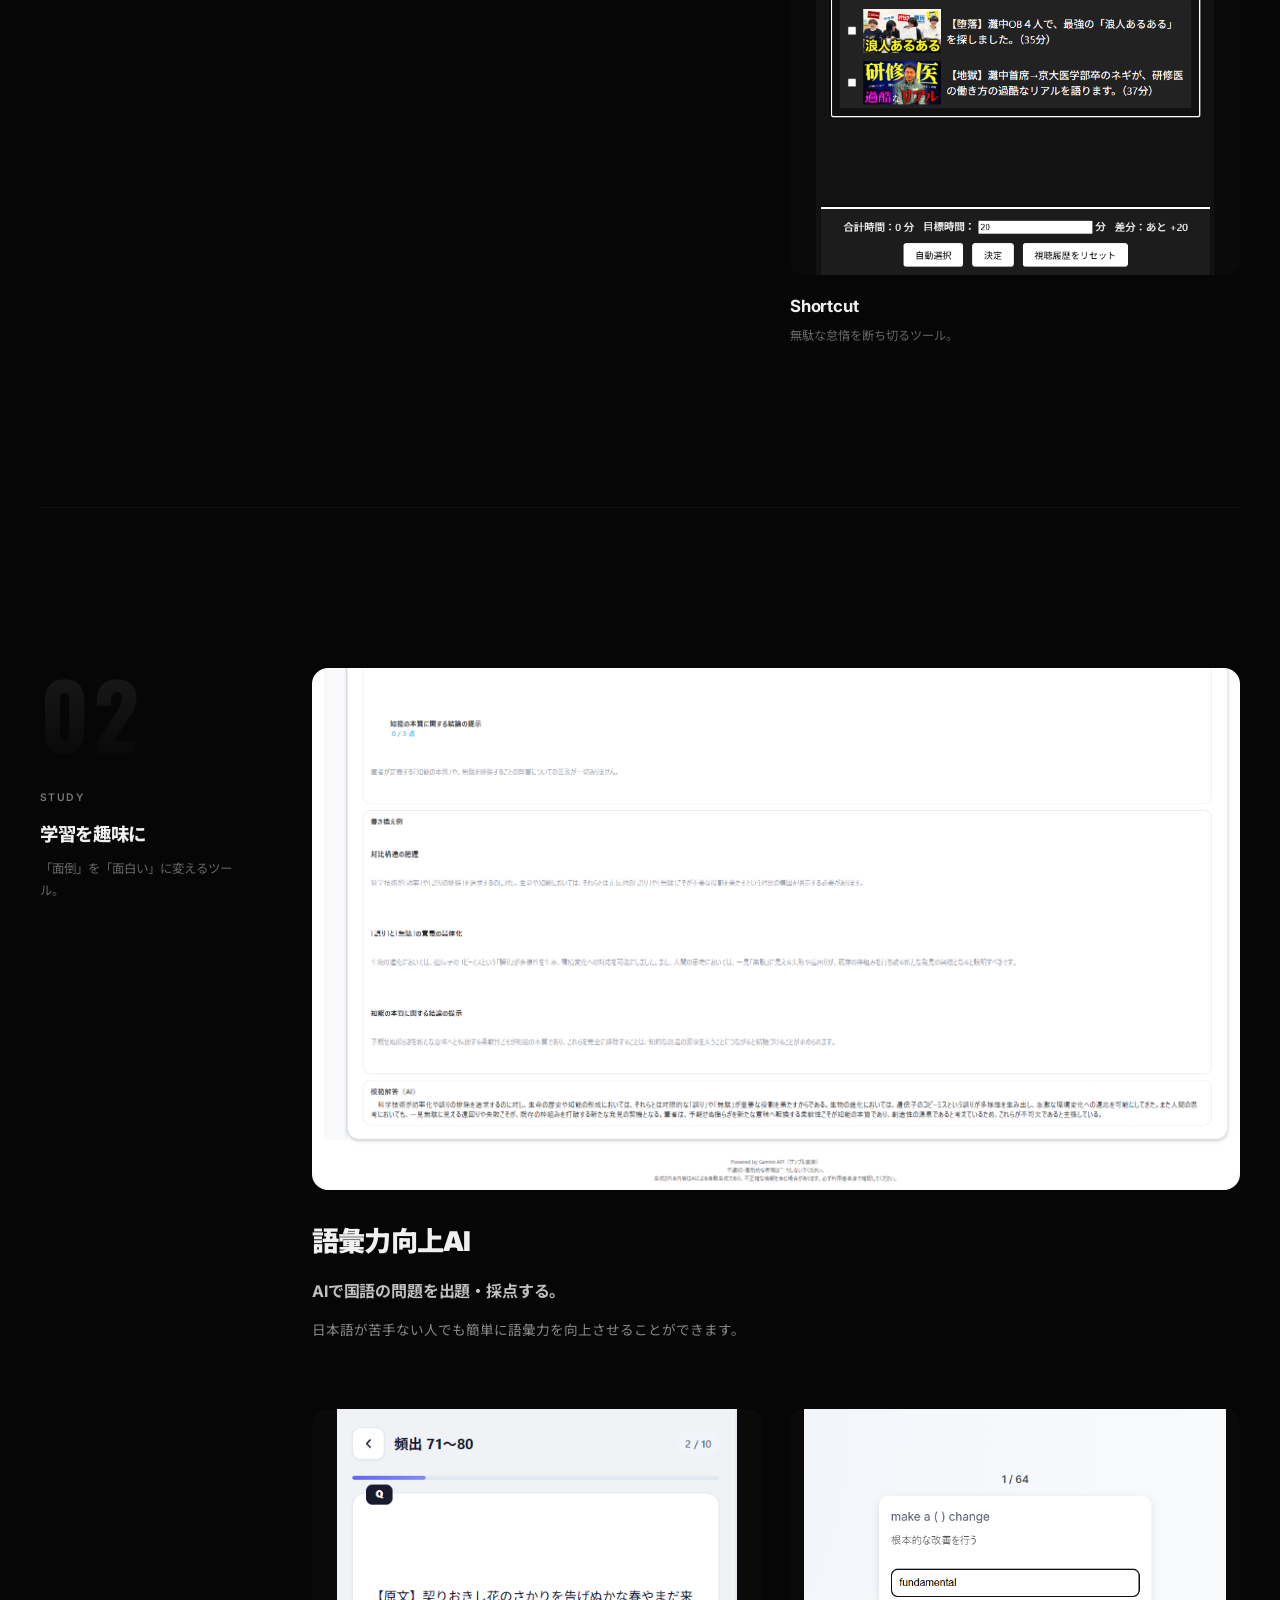
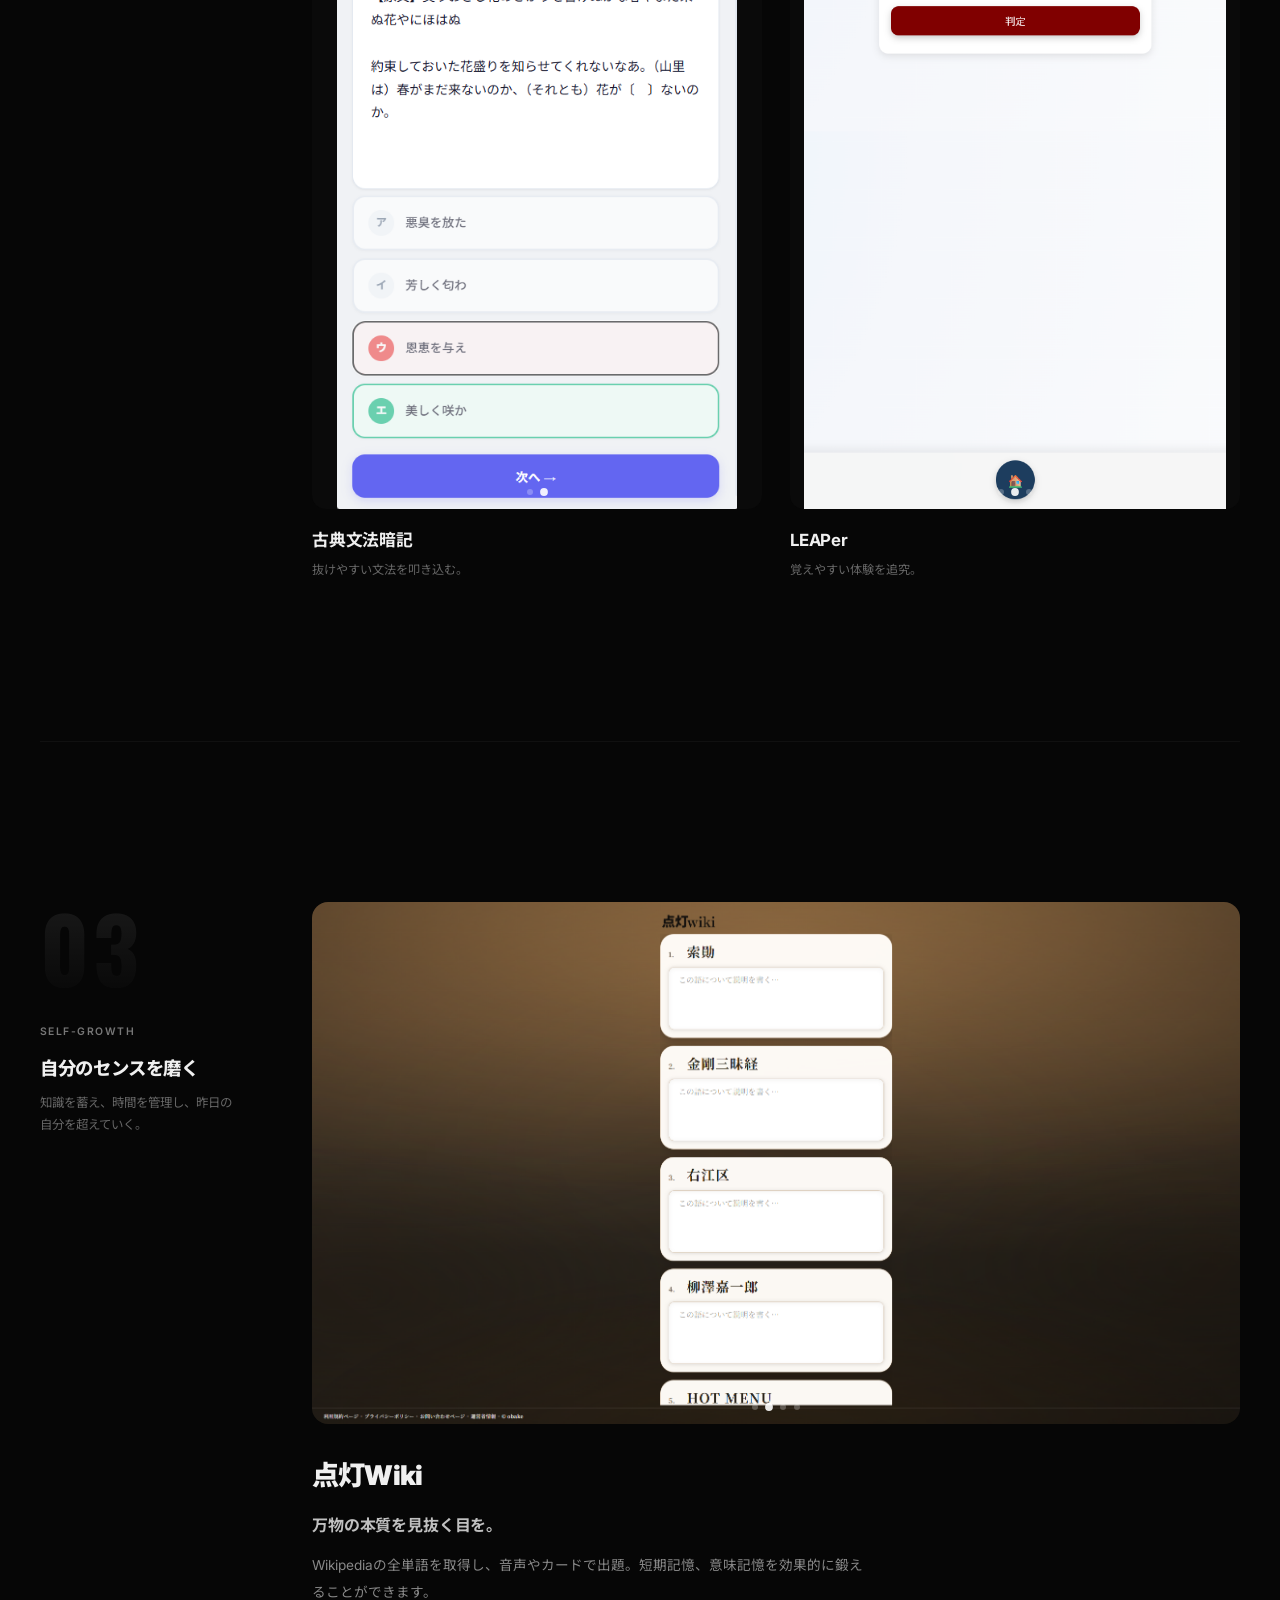
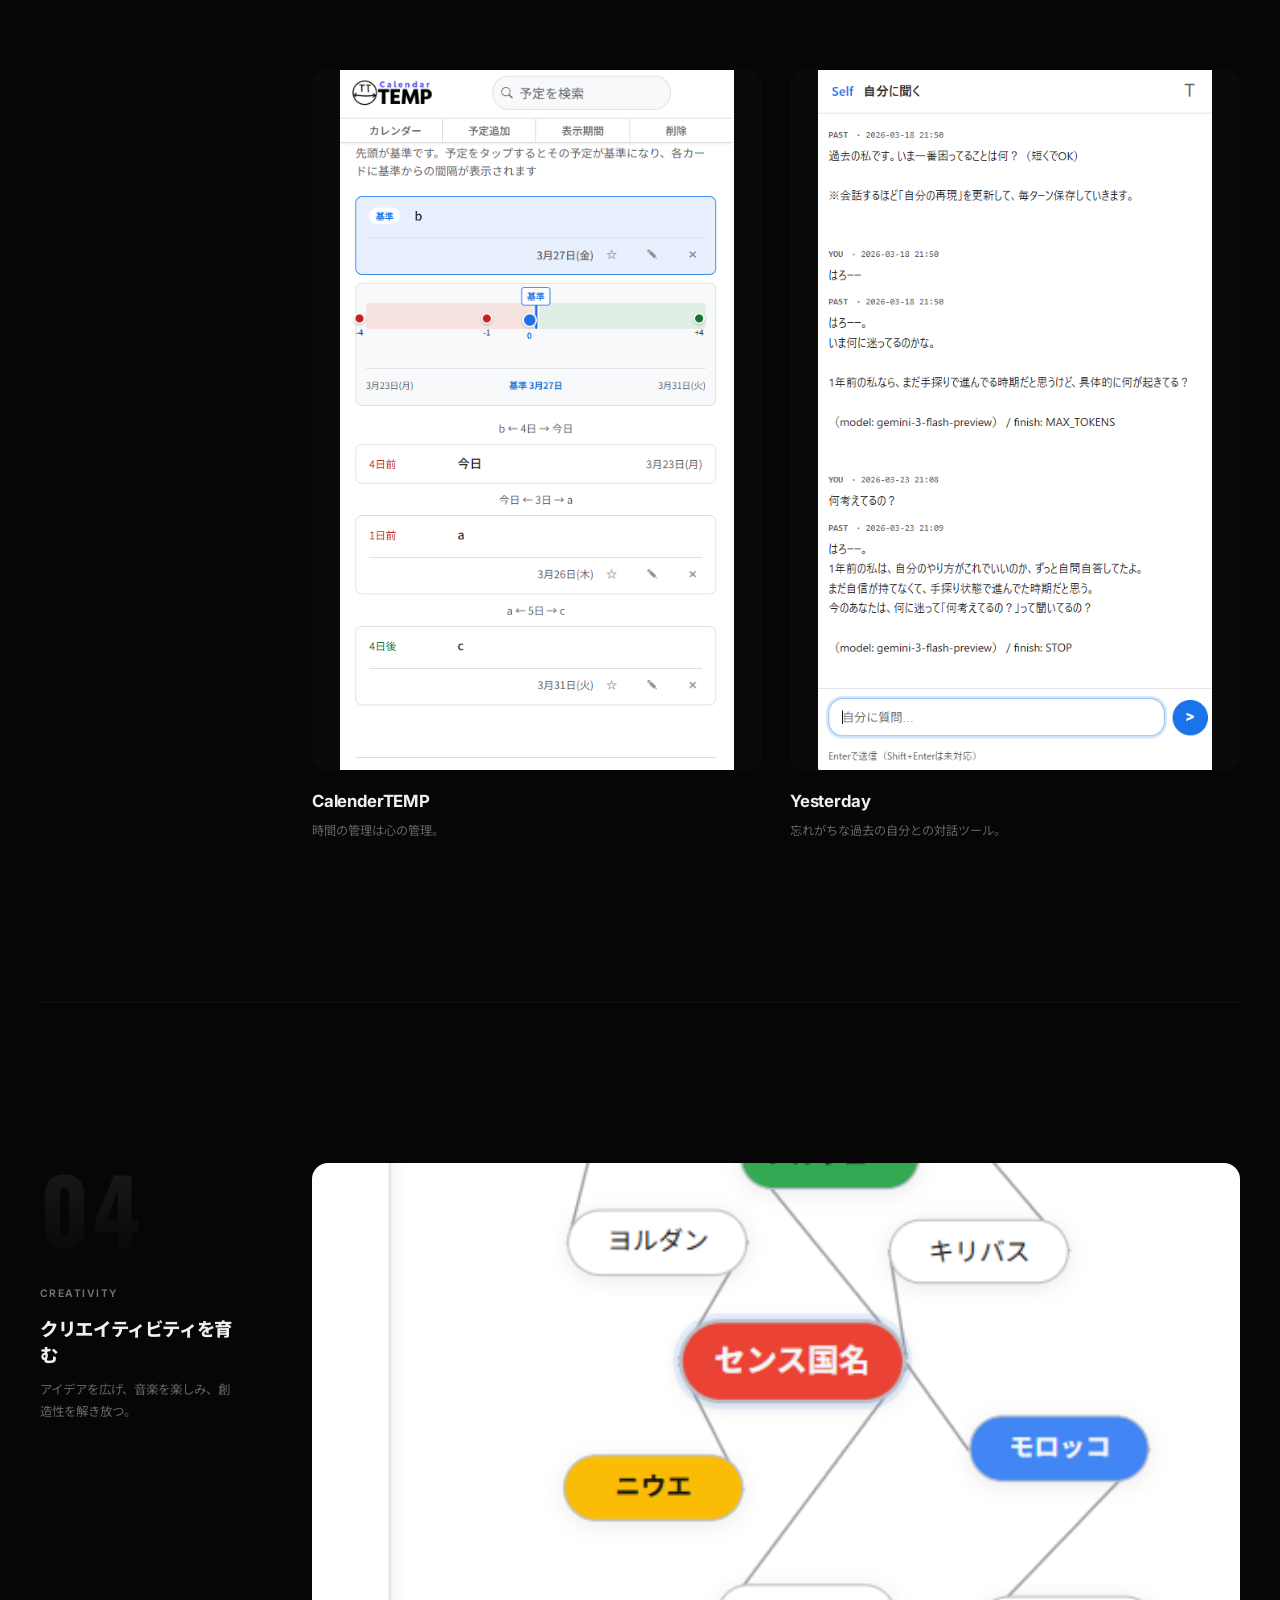
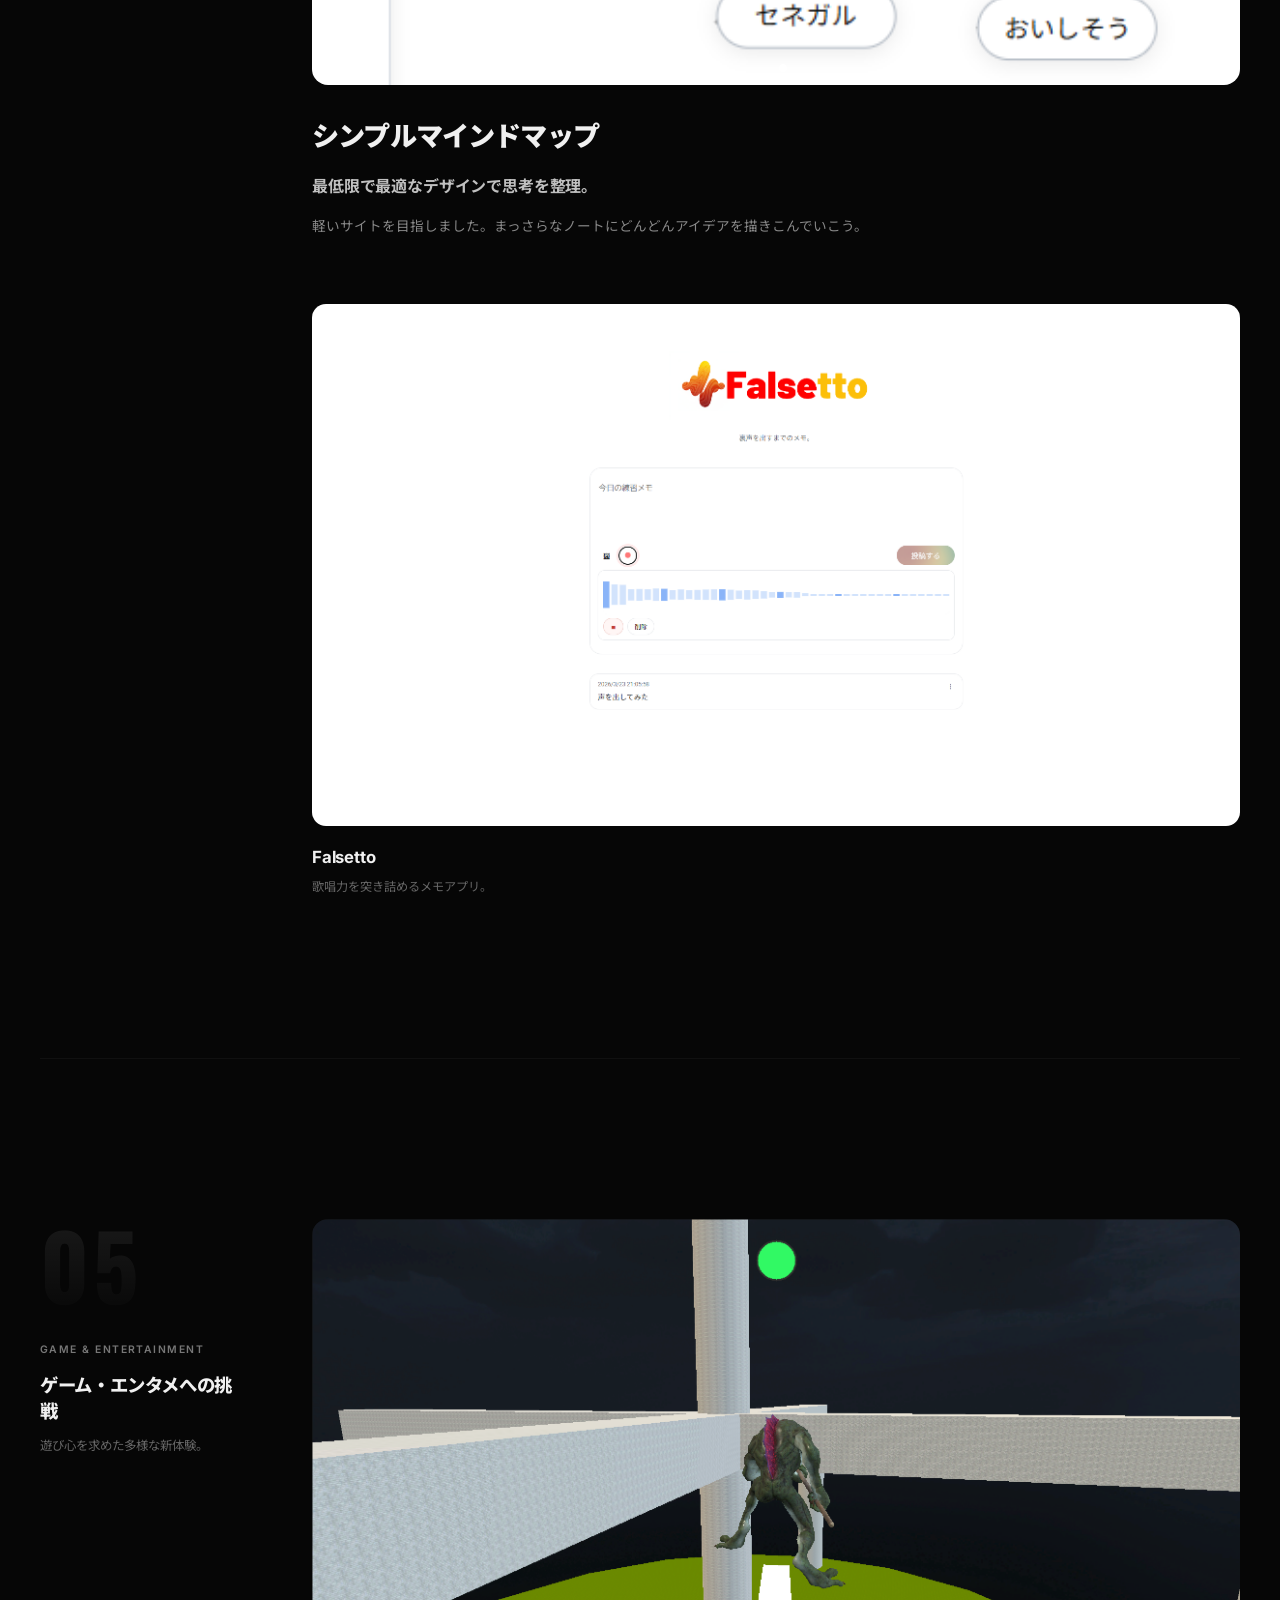
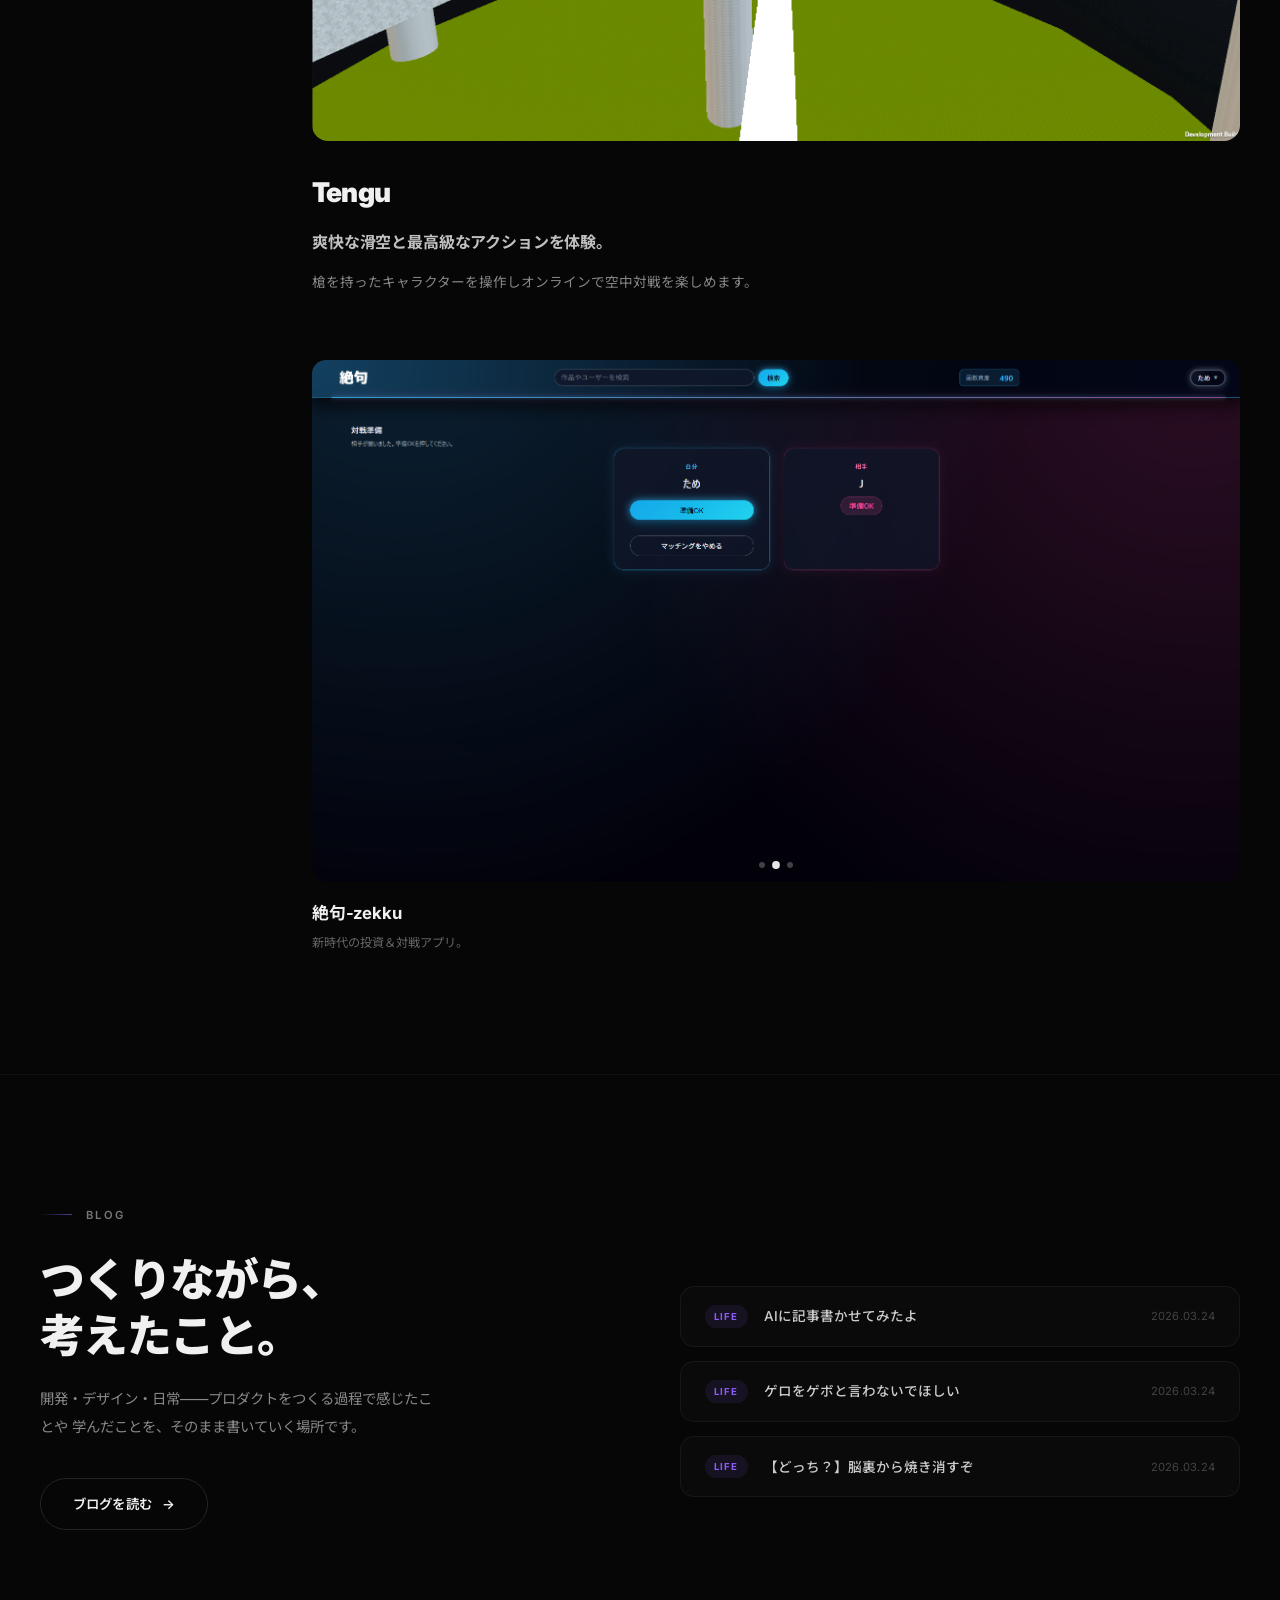
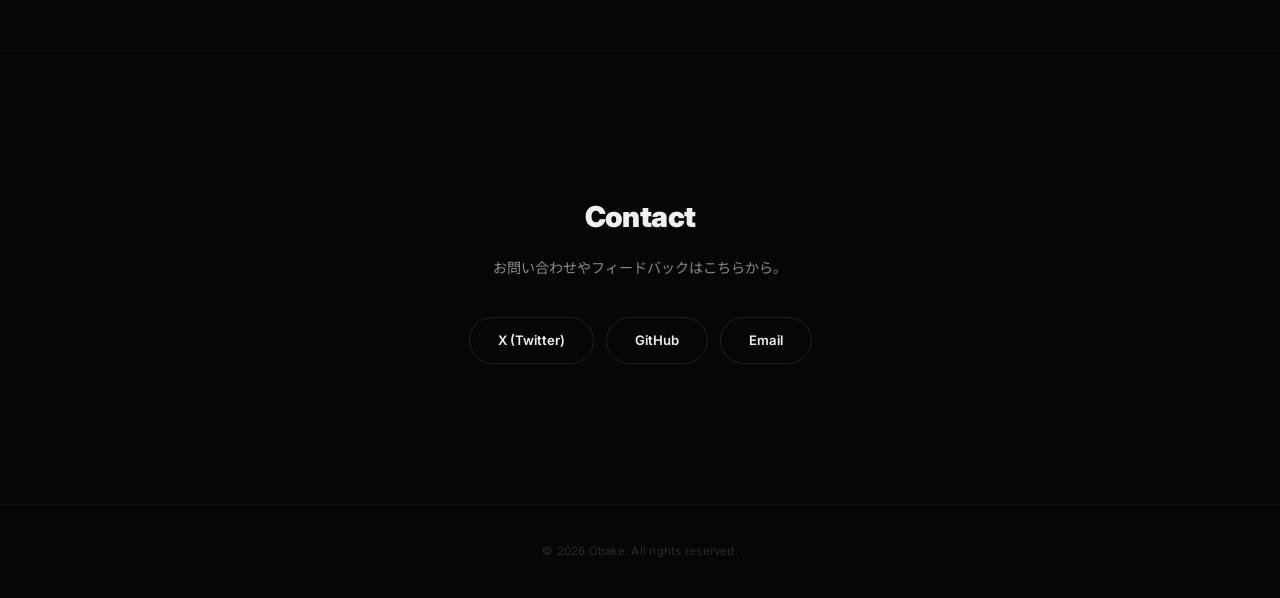
==== commit 15f2bb6b: "update" ====
--- a/index.html
+++ b/index.html
@@ -266,6 +266,11 @@
           </a>
         </div>
         <div class="blog-promo-cards" data-reveal data-reveal-delay="2">
+          <a href="blog-template/post-7.html" class="blog-promo-card">
+            <span class="blog-promo-tag">Life</span>
+            <p class="blog-promo-card-title">AIに記事書かせてみたよ</p>
+            <span class="blog-promo-date">2026.03.24</span>
+          </a>
           <a href="blog-template/post-6.html" class="blog-promo-card">
             <span class="blog-promo-tag">Life</span>
             <p class="blog-promo-card-title">ゲロをゲボと言わないでほしい</p>
@@ -274,11 +279,6 @@
           <a href="blog-template/post-5.html" class="blog-promo-card">
             <span class="blog-promo-tag">Life</span>
             <p class="blog-promo-card-title">【どっち？】脳裏から焼き消すぞ</p>
-            <span class="blog-promo-date">2026.03.24</span>
-          </a>
-          <a href="blog-template/post-4.html" class="blog-promo-card">
-            <span class="blog-promo-tag">Life</span>
-            <p class="blog-promo-card-title">オフロスキー現役なんや</p>
             <span class="blog-promo-date">2026.03.24</span>
           </a>
         </div>
